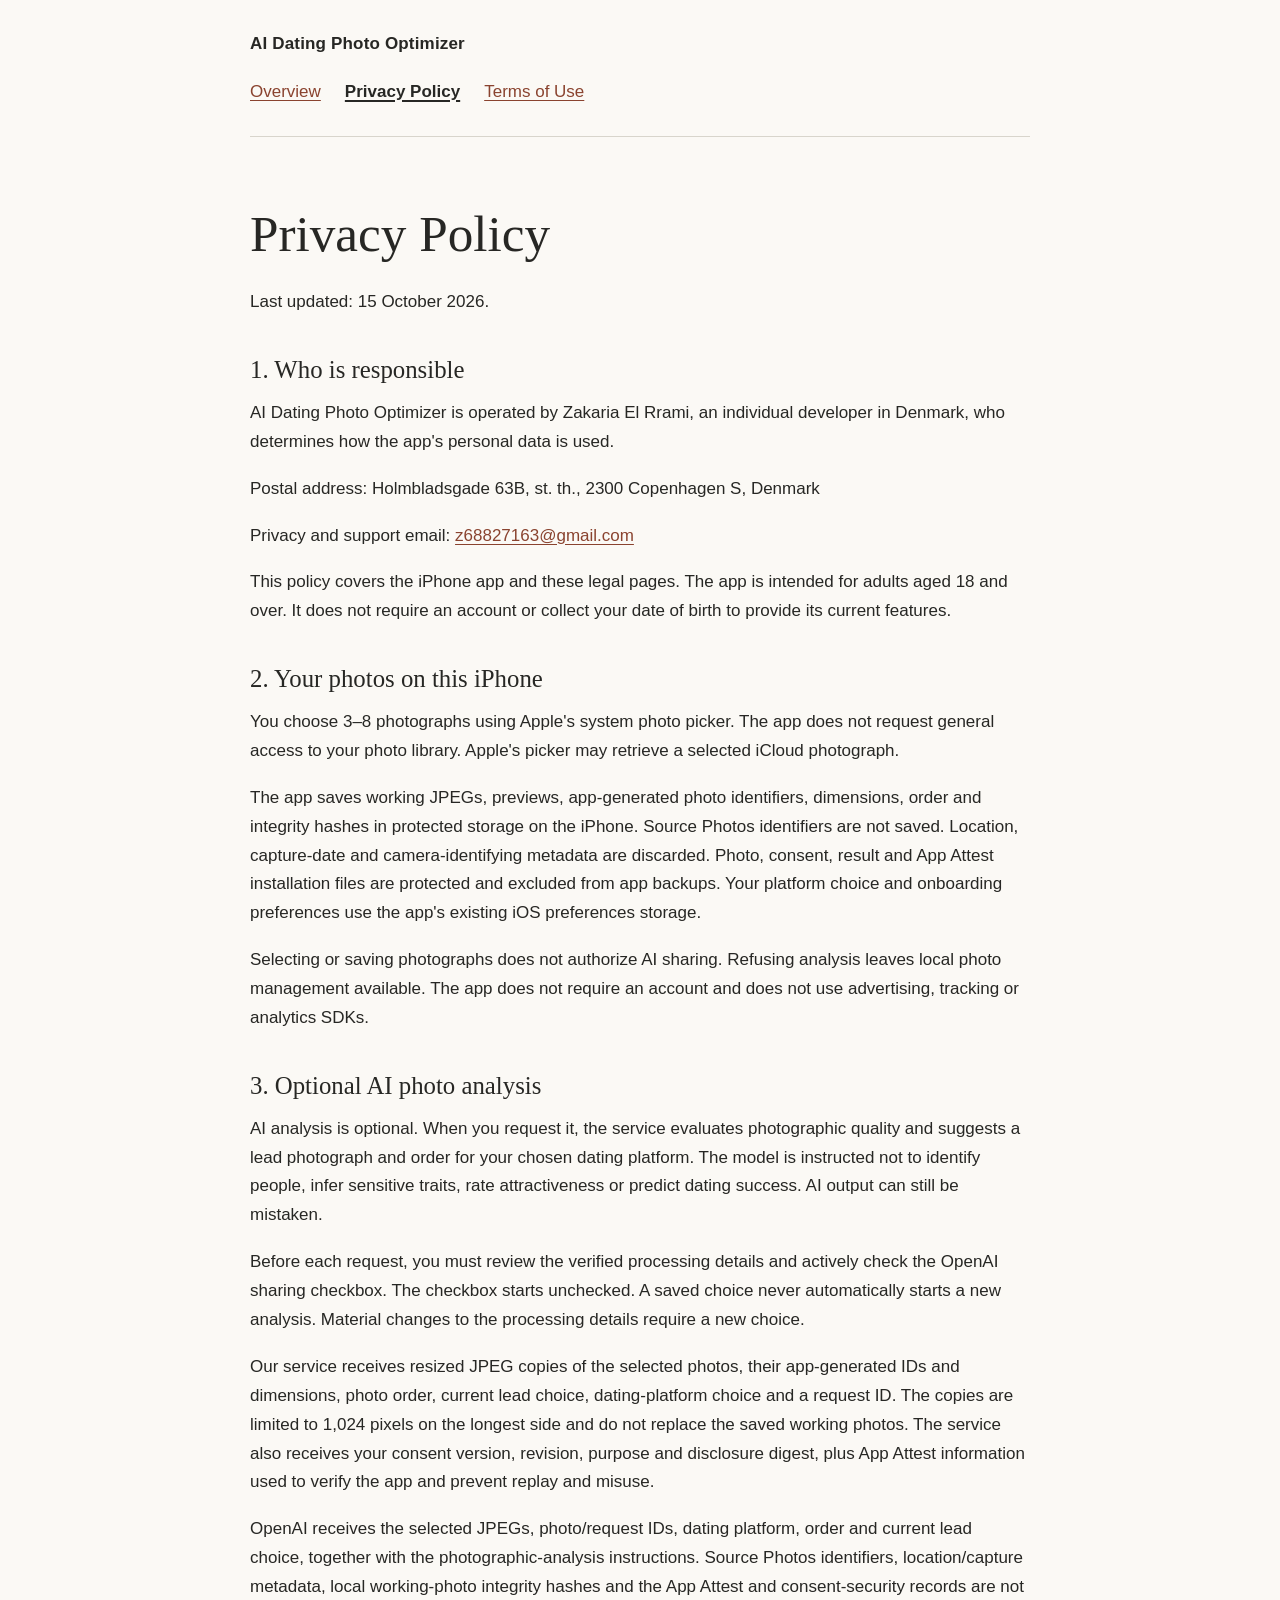
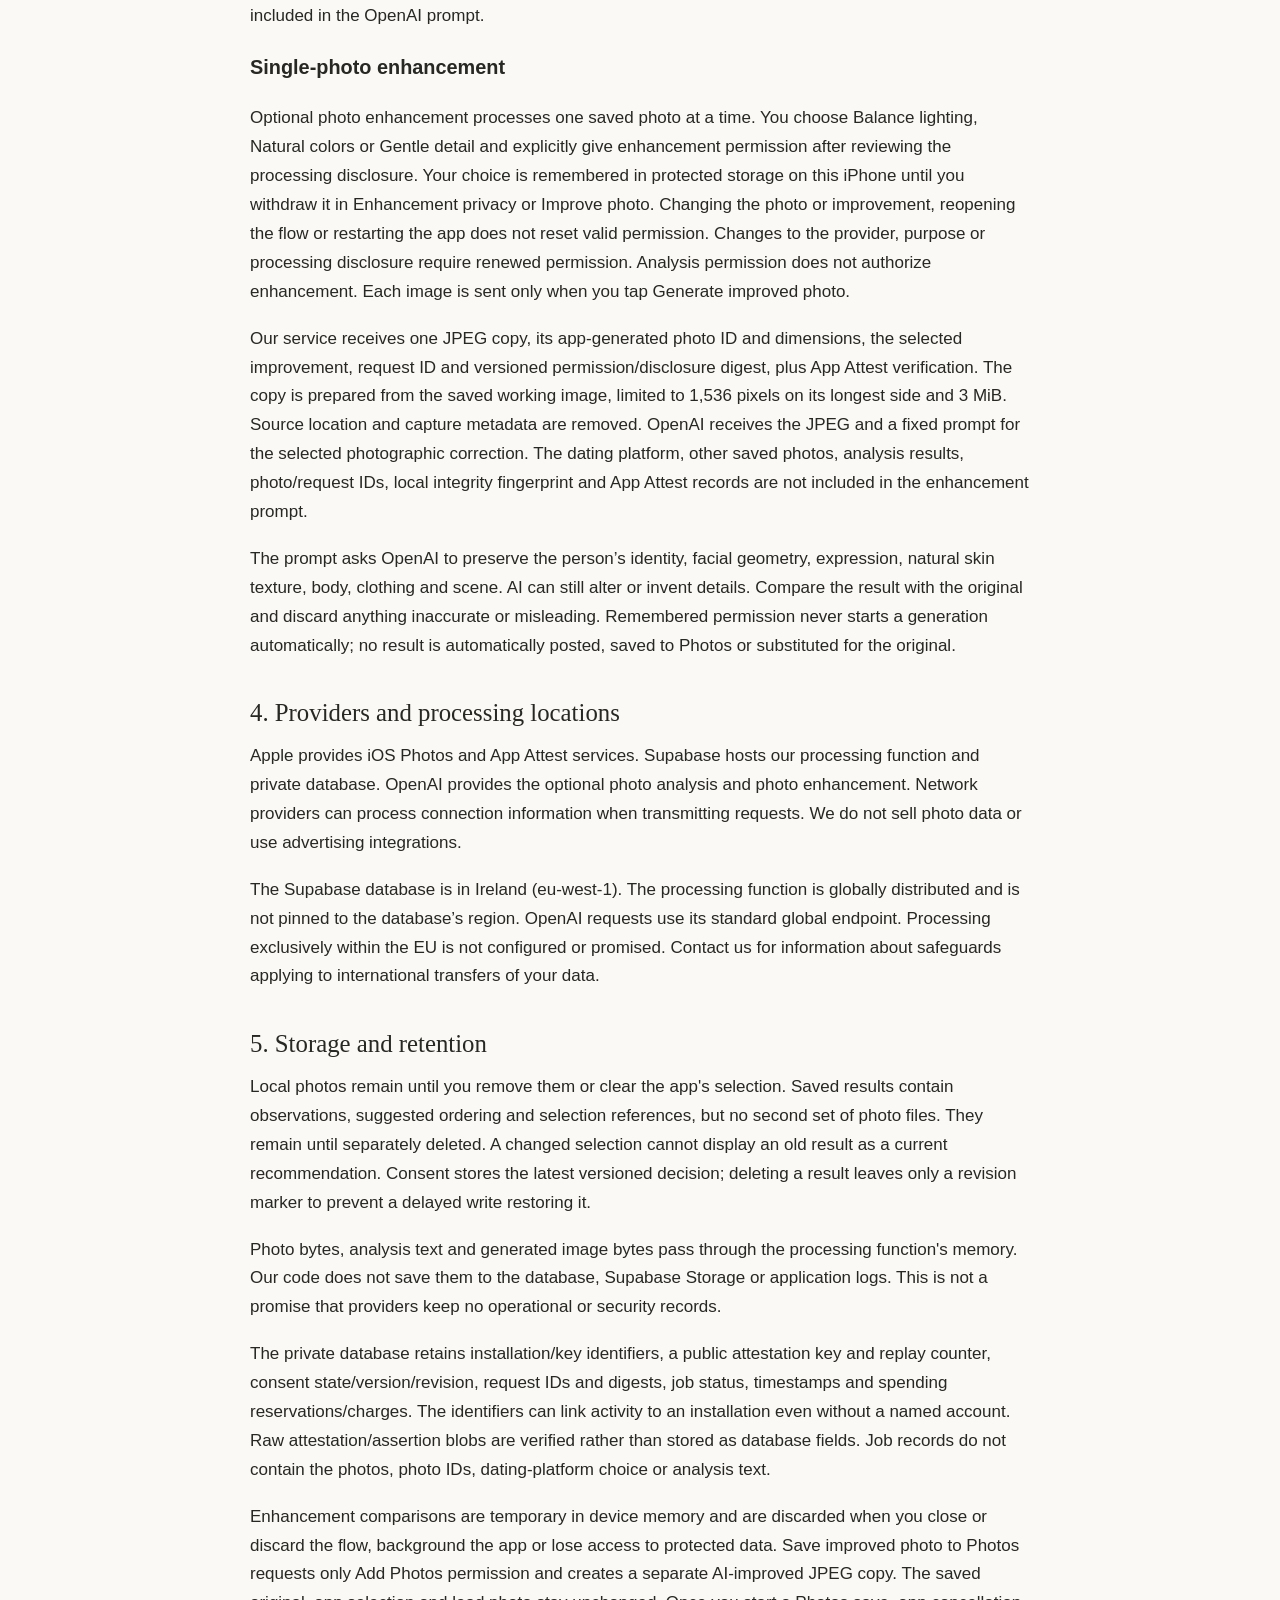
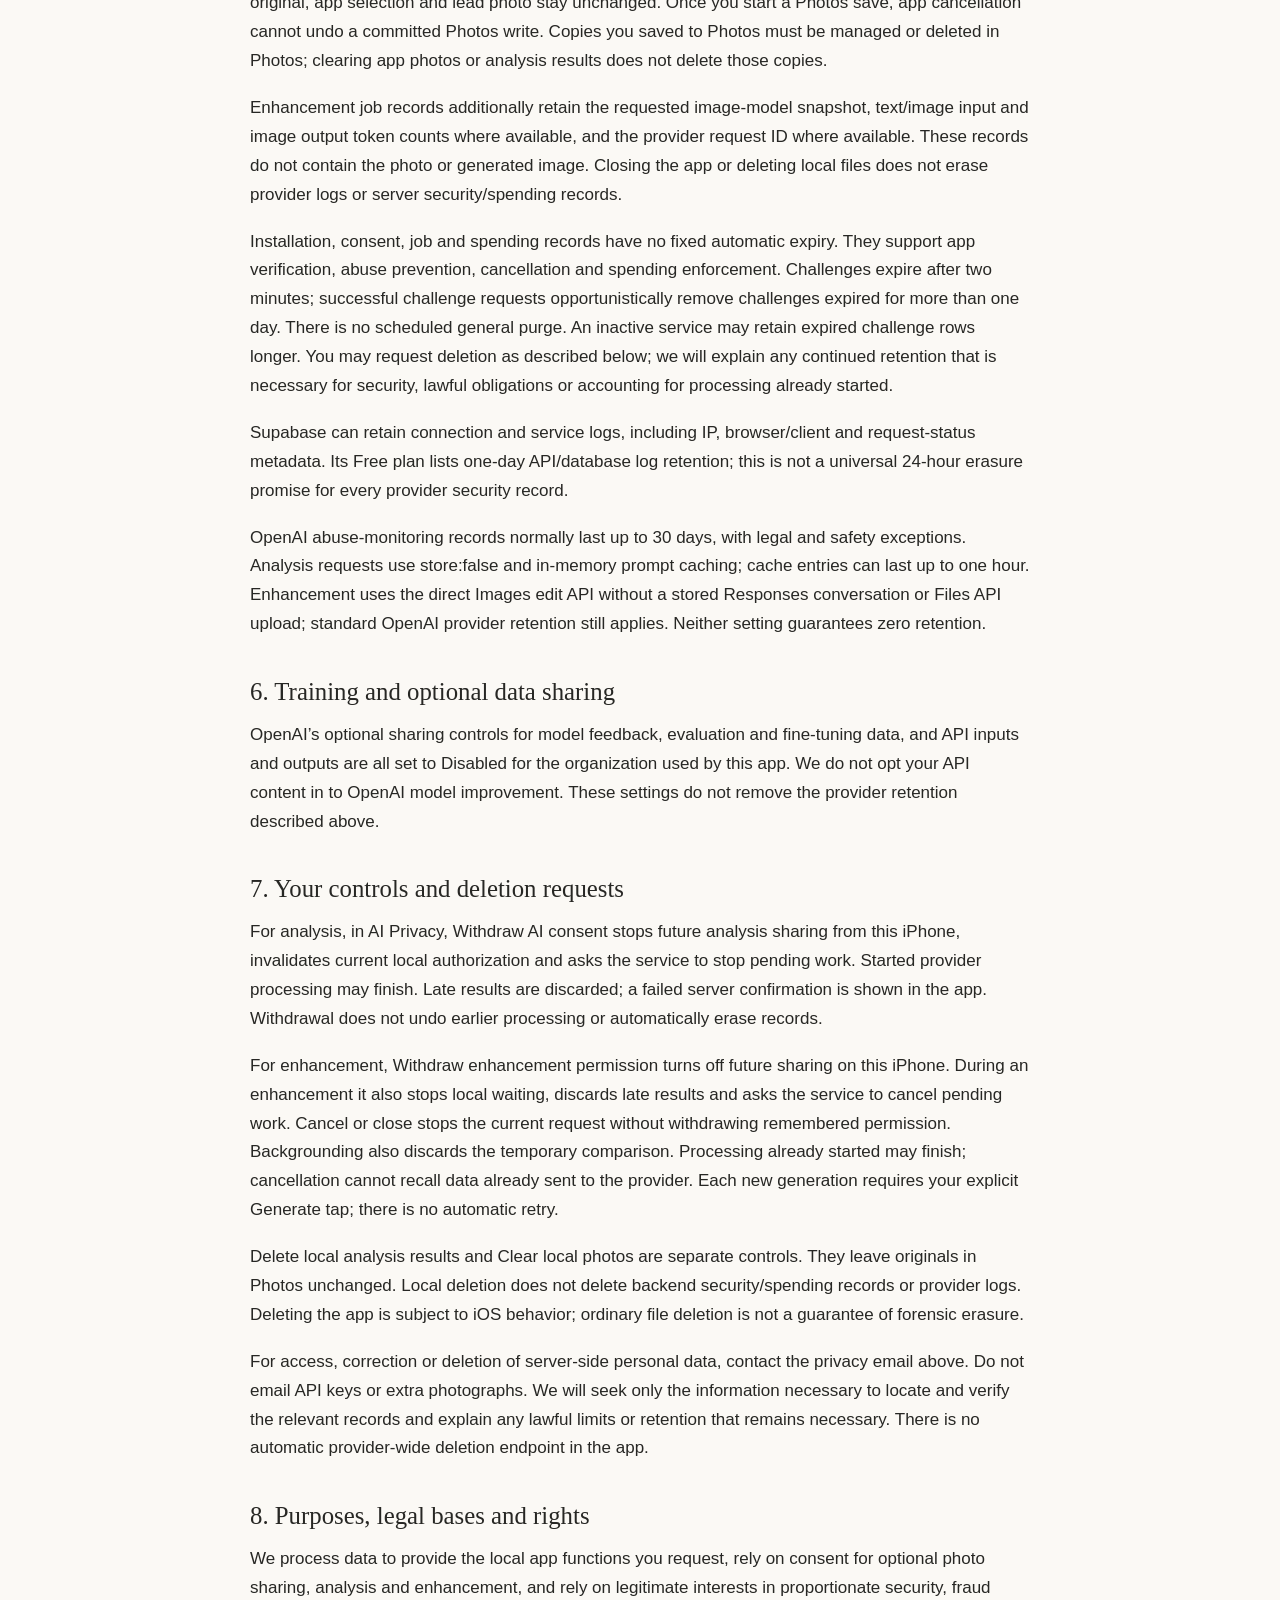
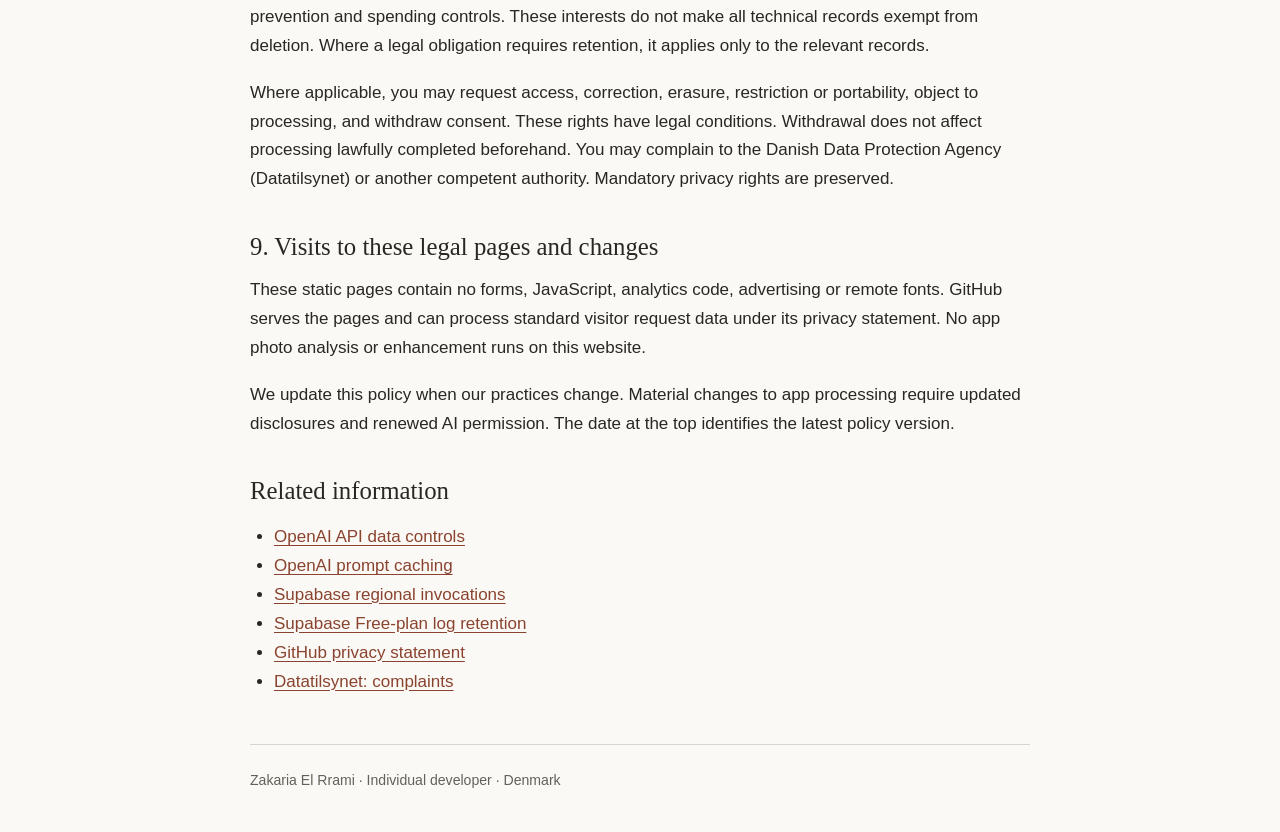
==== privacy.html @ 9d674fa8 "Document remembered enhancement permission and withdrawal" ====
<!doctype html>
<html lang="en">
<head>
  <meta charset="utf-8">
  <meta name="viewport" content="width=device-width, initial-scale=1">
  <meta name="description" content="Privacy Policy and Terms of Use for AI Dating Photo Optimizer.">
  <title>Privacy Policy · AI Dating Photo Optimizer</title>
  <link rel="stylesheet" href="styles.css">
</head>
<body>
  <a class="skip-link" href="#content">Skip to content</a>
  <header><div class="brand">AI Dating Photo Optimizer</div><nav aria-label="Legal pages"><a href="index.html">Overview</a><a href="privacy.html" aria-current="page">Privacy Policy</a><a href="terms.html">Terms of Use</a></nav></header>
  <main id="content">
    <h1>Privacy Policy</h1>
<p>Last updated: 15 October 2026.</p>
<h2>1. Who is responsible</h2>
<p>AI Dating Photo Optimizer is operated by Zakaria El Rrami, an individual developer in Denmark, who determines how the app&#x27;s personal data is used.</p>
<p>Postal address: Holmbladsgade 63B, st. th., 2300 Copenhagen S, Denmark</p>
<p>Privacy and support email: <a href="mailto:z68827163@gmail.com">z68827163@gmail.com</a></p>
<p>This policy covers the iPhone app and these legal pages. The app is intended for adults aged 18 and over. It does not require an account or collect your date of birth to provide its current features.</p>
<h2>2. Your photos on this iPhone</h2>
<p>You choose 3–8 photographs using Apple&#x27;s system photo picker. The app does not request general access to your photo library. Apple&#x27;s picker may retrieve a selected iCloud photograph.</p>
<p>The app saves working JPEGs, previews, app-generated photo identifiers, dimensions, order and integrity hashes in protected storage on the iPhone. Source Photos identifiers are not saved. Location, capture-date and camera-identifying metadata are discarded. Photo, consent, result and App Attest installation files are protected and excluded from app backups. Your platform choice and onboarding preferences use the app&#x27;s existing iOS preferences storage.</p>
<p>Selecting or saving photographs does not authorize AI sharing. Refusing analysis leaves local photo management available. The app does not require an account and does not use advertising, tracking or analytics SDKs.</p>
<h2>3. Optional AI photo analysis</h2>
<p>AI analysis is optional. When you request it, the service evaluates photographic quality and suggests a lead photograph and order for your chosen dating platform. The model is instructed not to identify people, infer sensitive traits, rate attractiveness or predict dating success. AI output can still be mistaken.</p>
<p>Before each request, you must review the verified processing details and actively check the OpenAI sharing checkbox. The checkbox starts unchecked. A saved choice never automatically starts a new analysis. Material changes to the processing details require a new choice.</p>
<p>Our service receives resized JPEG copies of the selected photos, their app-generated IDs and dimensions, photo order, current lead choice, dating-platform choice and a request ID. The copies are limited to 1,024 pixels on the longest side and do not replace the saved working photos. The service also receives your consent version, revision, purpose and disclosure digest, plus App Attest information used to verify the app and prevent replay and misuse.</p>
<p>OpenAI receives the selected JPEGs, photo/request IDs, dating platform, order and current lead choice, together with the photographic-analysis instructions. Source Photos identifiers, location/capture metadata, local working-photo integrity hashes and the App Attest and consent-security records are not included in the OpenAI prompt.</p>
<h3>Single-photo enhancement</h3>
<p>Optional photo enhancement processes one saved photo at a time. You choose Balance lighting, Natural colors or Gentle detail and explicitly give enhancement permission after reviewing the processing disclosure. Your choice is remembered in protected storage on this iPhone until you withdraw it in Enhancement privacy or Improve photo. Changing the photo or improvement, reopening the flow or restarting the app does not reset valid permission. Changes to the provider, purpose or processing disclosure require renewed permission. Analysis permission does not authorize enhancement. Each image is sent only when you tap Generate improved photo.</p>
<p>Our service receives one JPEG copy, its app-generated photo ID and dimensions, the selected improvement, request ID and versioned permission/disclosure digest, plus App Attest verification. The copy is prepared from the saved working image, limited to 1,536 pixels on its longest side and 3 MiB. Source location and capture metadata are removed. OpenAI receives the JPEG and a fixed prompt for the selected photographic correction. The dating platform, other saved photos, analysis results, photo/request IDs, local integrity fingerprint and App Attest records are not included in the enhancement prompt.</p>
<p>The prompt asks OpenAI to preserve the person’s identity, facial geometry, expression, natural skin texture, body, clothing and scene. AI can still alter or invent details. Compare the result with the original and discard anything inaccurate or misleading. Remembered permission never starts a generation automatically; no result is automatically posted, saved to Photos or substituted for the original.</p>
<h2>4. Providers and processing locations</h2>
<p>Apple provides iOS Photos and App Attest services. Supabase hosts our processing function and private database. OpenAI provides the optional photo analysis and photo enhancement. Network providers can process connection information when transmitting requests. We do not sell photo data or use advertising integrations.</p>
<p>The Supabase database is in Ireland (eu-west-1). The processing function is globally distributed and is not pinned to the database’s region. OpenAI requests use its standard global endpoint. Processing exclusively within the EU is not configured or promised. Contact us for information about safeguards applying to international transfers of your data.</p>
<h2>5. Storage and retention</h2>
<p>Local photos remain until you remove them or clear the app&#x27;s selection. Saved results contain observations, suggested ordering and selection references, but no second set of photo files. They remain until separately deleted. A changed selection cannot display an old result as a current recommendation. Consent stores the latest versioned decision; deleting a result leaves only a revision marker to prevent a delayed write restoring it.</p>
<p>Photo bytes, analysis text and generated image bytes pass through the processing function&#x27;s memory. Our code does not save them to the database, Supabase Storage or application logs. This is not a promise that providers keep no operational or security records.</p>
<p>The private database retains installation/key identifiers, a public attestation key and replay counter, consent state/version/revision, request IDs and digests, job status, timestamps and spending reservations/charges. The identifiers can link activity to an installation even without a named account. Raw attestation/assertion blobs are verified rather than stored as database fields. Job records do not contain the photos, photo IDs, dating-platform choice or analysis text.</p>
<p>Enhancement comparisons are temporary in device memory and are discarded when you close or discard the flow, background the app or lose access to protected data. Save improved photo to Photos requests only Add Photos permission and creates a separate AI-improved JPEG copy. The saved original, app selection and lead photo stay unchanged. Once you start a Photos save, app cancellation cannot undo a committed Photos write. Copies you saved to Photos must be managed or deleted in Photos; clearing app photos or analysis results does not delete those copies.</p>
<p>Enhancement job records additionally retain the requested image-model snapshot, text/image input and image output token counts where available, and the provider request ID where available. These records do not contain the photo or generated image. Closing the app or deleting local files does not erase provider logs or server security/spending records.</p>
<p>Installation, consent, job and spending records have no fixed automatic expiry. They support app verification, abuse prevention, cancellation and spending enforcement. Challenges expire after two minutes; successful challenge requests opportunistically remove challenges expired for more than one day. There is no scheduled general purge. An inactive service may retain expired challenge rows longer. You may request deletion as described below; we will explain any continued retention that is necessary for security, lawful obligations or accounting for processing already started.</p>
<p>Supabase can retain connection and service logs, including IP, browser/client and request-status metadata. Its Free plan lists one-day API/database log retention; this is not a universal 24-hour erasure promise for every provider security record.</p>
<p>OpenAI abuse-monitoring records normally last up to 30 days, with legal and safety exceptions. Analysis requests use store:false and in-memory prompt caching; cache entries can last up to one hour. Enhancement uses the direct Images edit API without a stored Responses conversation or Files API upload; standard OpenAI provider retention still applies. Neither setting guarantees zero retention.</p>
<h2>6. Training and optional data sharing</h2>
<p>OpenAI’s optional sharing controls for model feedback, evaluation and fine-tuning data, and API inputs and outputs are all set to Disabled for the organization used by this app. We do not opt your API content in to OpenAI model improvement. These settings do not remove the provider retention described above.</p>
<h2>7. Your controls and deletion requests</h2>
<p>For analysis, in AI Privacy, Withdraw AI consent stops future analysis sharing from this iPhone, invalidates current local authorization and asks the service to stop pending work. Started provider processing may finish. Late results are discarded; a failed server confirmation is shown in the app. Withdrawal does not undo earlier processing or automatically erase records.</p>
<p>For enhancement, Withdraw enhancement permission turns off future sharing on this iPhone. During an enhancement it also stops local waiting, discards late results and asks the service to cancel pending work. Cancel or close stops the current request without withdrawing remembered permission. Backgrounding also discards the temporary comparison. Processing already started may finish; cancellation cannot recall data already sent to the provider. Each new generation requires your explicit Generate tap; there is no automatic retry.</p>
<p>Delete local analysis results and Clear local photos are separate controls. They leave originals in Photos unchanged. Local deletion does not delete backend security/spending records or provider logs. Deleting the app is subject to iOS behavior; ordinary file deletion is not a guarantee of forensic erasure.</p>
<p>For access, correction or deletion of server-side personal data, contact the privacy email above. Do not email API keys or extra photographs. We will seek only the information necessary to locate and verify the relevant records and explain any lawful limits or retention that remains necessary. There is no automatic provider-wide deletion endpoint in the app.</p>
<h2>8. Purposes, legal bases and rights</h2>
<p>We process data to provide the local app functions you request, rely on consent for optional photo sharing, analysis and enhancement, and rely on legitimate interests in proportionate security, fraud prevention and spending controls. These interests do not make all technical records exempt from deletion. Where a legal obligation requires retention, it applies only to the relevant records.</p>
<p>Where applicable, you may request access, correction, erasure, restriction or portability, object to processing, and withdraw consent. These rights have legal conditions. Withdrawal does not affect processing lawfully completed beforehand. You may complain to the Danish Data Protection Agency (Datatilsynet) or another competent authority. Mandatory privacy rights are preserved.</p>
<h2>9. Visits to these legal pages and changes</h2>
<p>These static pages contain no forms, JavaScript, analytics code, advertising or remote fonts. GitHub serves the pages and can process standard visitor request data under its privacy statement. No app photo analysis or enhancement runs on this website.</p>
<p>We update this policy when our practices change. Material changes to app processing require updated disclosures and renewed AI permission. The date at the top identifies the latest policy version.</p>
<section aria-label="Related information"><h2>Related information</h2><ul><li><a href="https://developers.openai.com/api/docs/guides/your-data">OpenAI API data controls</a></li><li><a href="https://developers.openai.com/api/docs/guides/prompt-caching">OpenAI prompt caching</a></li><li><a href="https://supabase.com/docs/guides/functions/regional-invocation">Supabase regional invocations</a></li><li><a href="https://supabase.com/pricing">Supabase Free-plan log retention</a></li><li><a href="https://docs.github.com/en/site-policy/privacy-policies/github-general-privacy-statement">GitHub privacy statement</a></li><li><a href="https://www.datatilsynet.dk/english/file-a-complaint">Datatilsynet: complaints</a></li></ul></section>
  </main>
  <footer>Zakaria El Rrami · Individual developer · Denmark</footer>
</body>
</html>
---- styles.css ----
/* Static, local styling; no external fonts, assets or scripts. */
:root { color-scheme: light; --paper:#fbf9f5; --ink:#272724; --muted:#62625a; --line:#d8d5cc; --accent:#8a432f; }
* { box-sizing:border-box; }
body { margin:0; color:var(--ink); background:var(--paper); font:17px/1.7 -apple-system,BlinkMacSystemFont,"Segoe UI",sans-serif; overflow-wrap:anywhere; }
header,main,footer { width:min(100% - 40px,780px); margin-inline:auto; }
header { padding:30px 0 22px; border-bottom:1px solid var(--line); }
.brand { font-weight:650; letter-spacing:.01em; }
nav { display:flex; flex-wrap:wrap; gap:6px 24px; margin-top:12px; }
a { color:var(--accent); text-underline-offset:3px; }
nav a { display:inline-block; padding:7px 0; }
a[aria-current="page"] { color:var(--ink); font-weight:650; text-decoration-thickness:2px; }
a:focus-visible { outline:3px solid var(--accent); outline-offset:5px; border-radius:2px; }
main { padding-top:30px; padding-bottom:30px; }
h1,h2 { font-family:Georgia,"Times New Roman",serif; line-height:1.2; font-weight:normal; }
h1 { font-size:clamp(2.2rem,7vw,3.2rem); margin:36px 0 24px; }
h2 { font-size:1.55rem; margin:38px 0 14px; }
p { margin:0 0 18px; }
ul { padding-left:24px; }
.review { background:#f5e8df; border-left:4px solid var(--accent); padding:15px 18px; font-size:.94rem; }
.review strong { display:block; }
mark { background:#fff1a7; color:#362900; padding:1px 4px; }
.documents { display:grid; grid-template-columns:1fr 1fr; gap:16px; margin:26px 0; }
.documents a { border:1px solid var(--line); border-radius:8px; padding:20px; text-decoration:none; }
.documents strong,.documents span { display:block; }
.documents span { color:var(--muted); font-size:.94rem; margin-top:6px; }
footer { border-top:1px solid var(--line); padding:24px 0 40px; color:var(--muted); font-size:.88rem; }
.skip-link { position:absolute; left:12px; top:-100px; background:white; padding:10px; }
.skip-link:focus { top:12px; }
@media(max-width:520px) { .documents { grid-template-columns:1fr; } header,main,footer { width:calc(100% - 32px); } }
@media print { body { color:#000; background:#fff; font-size:11pt; } header,main,footer { width:100%; } nav,.skip-link { display:none; } a { color:#000; } h2 { break-after:avoid; } }
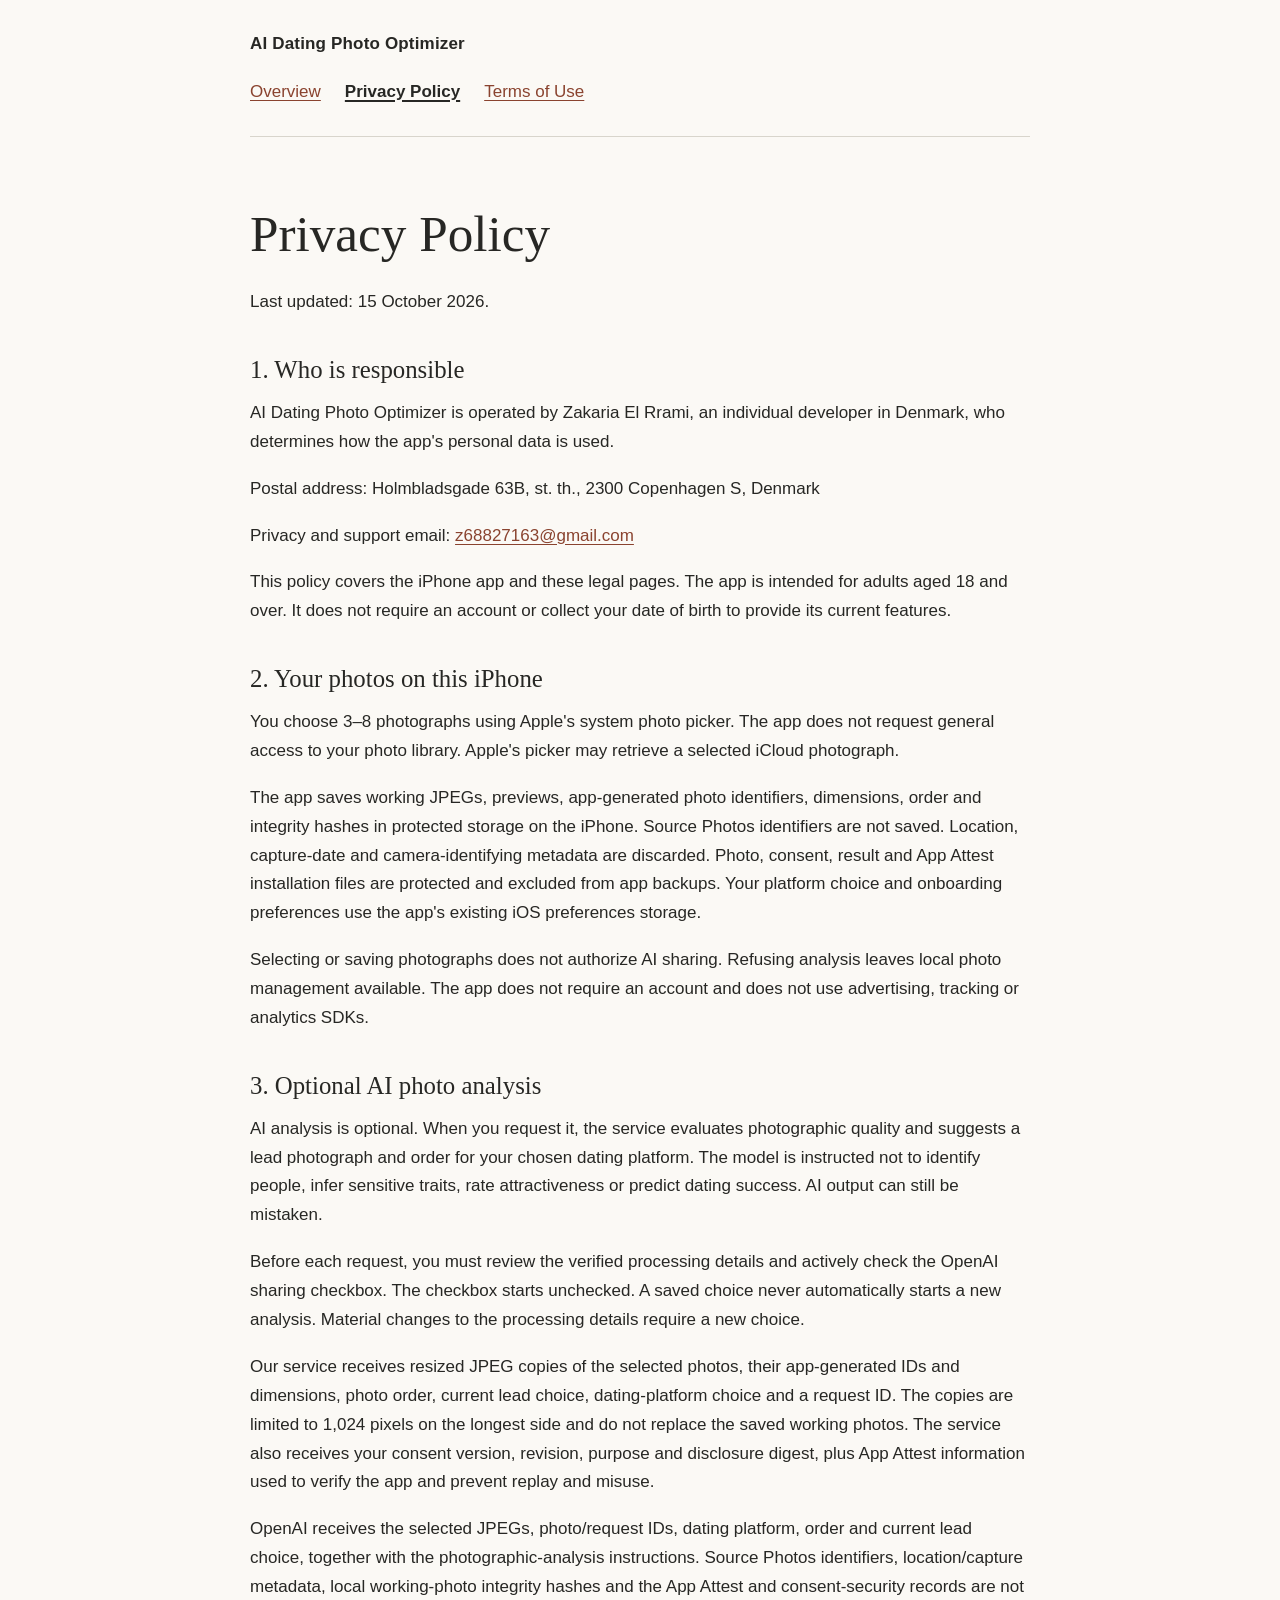
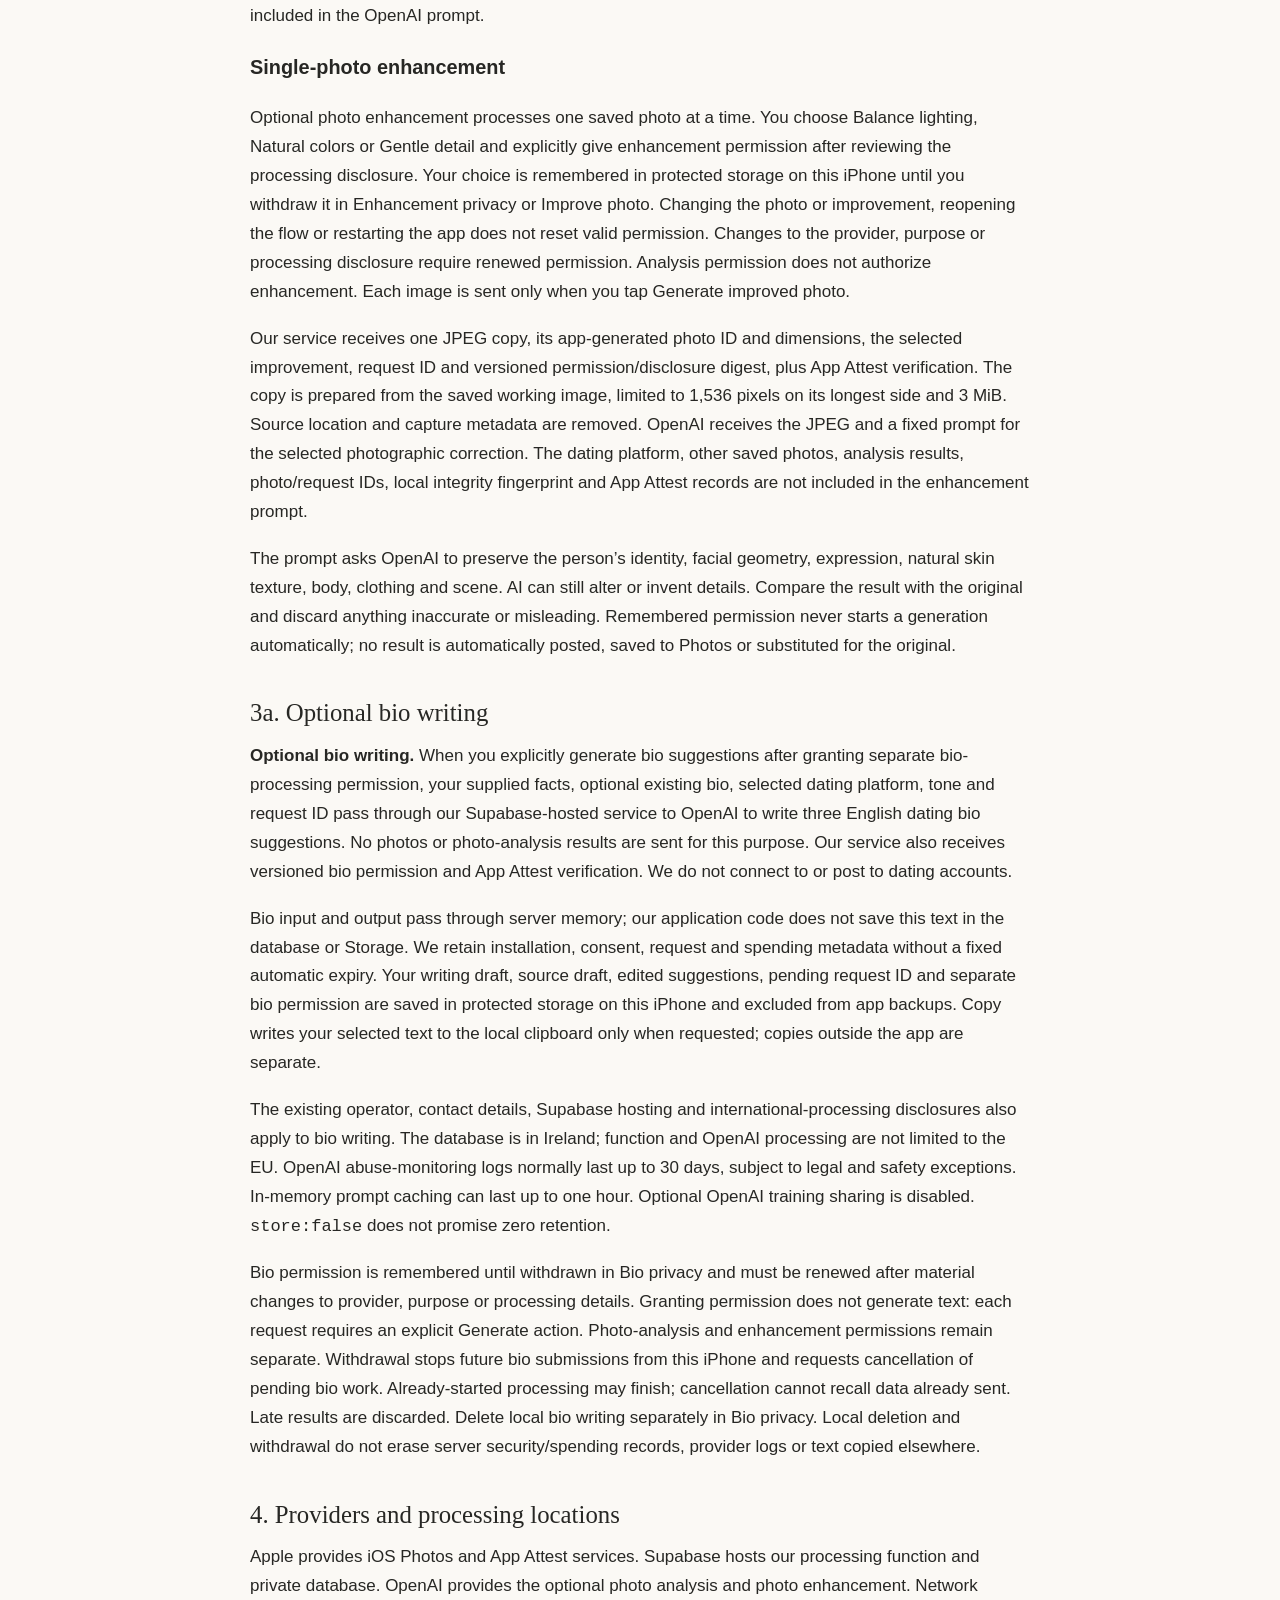
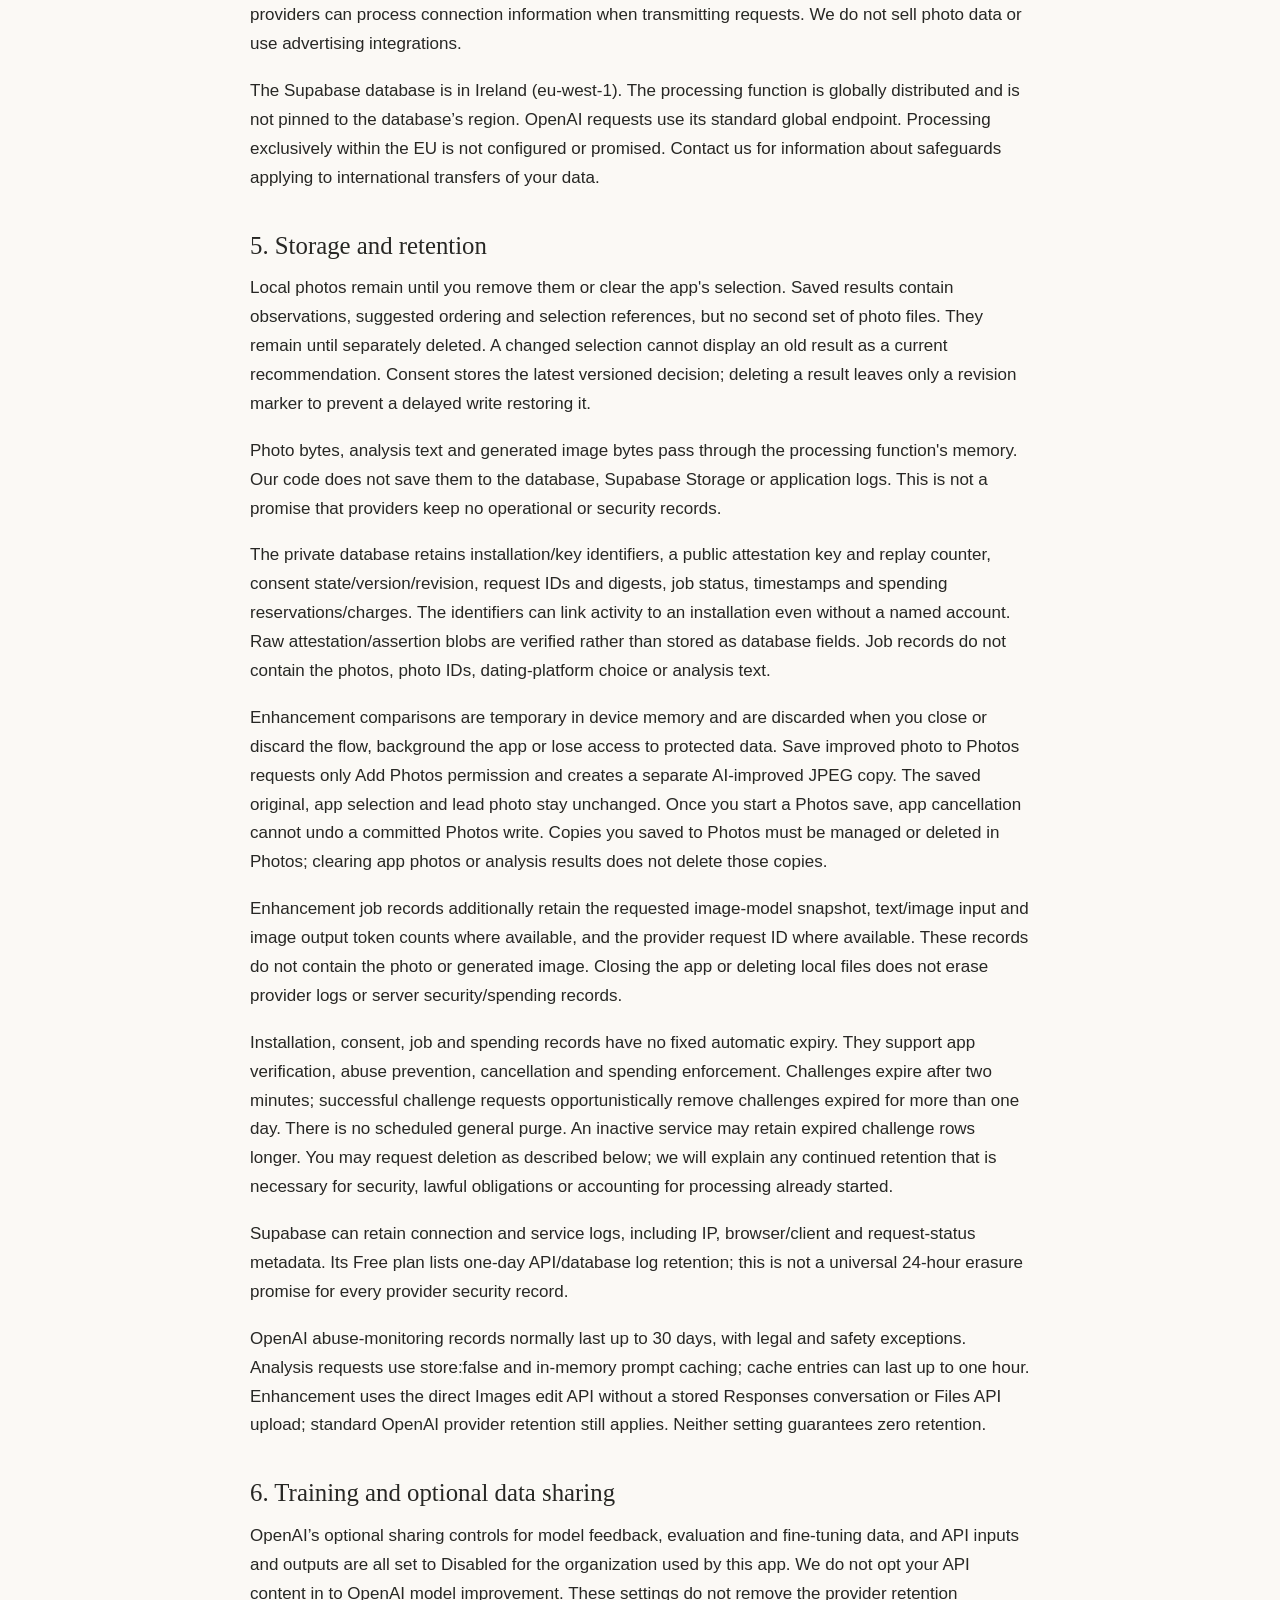
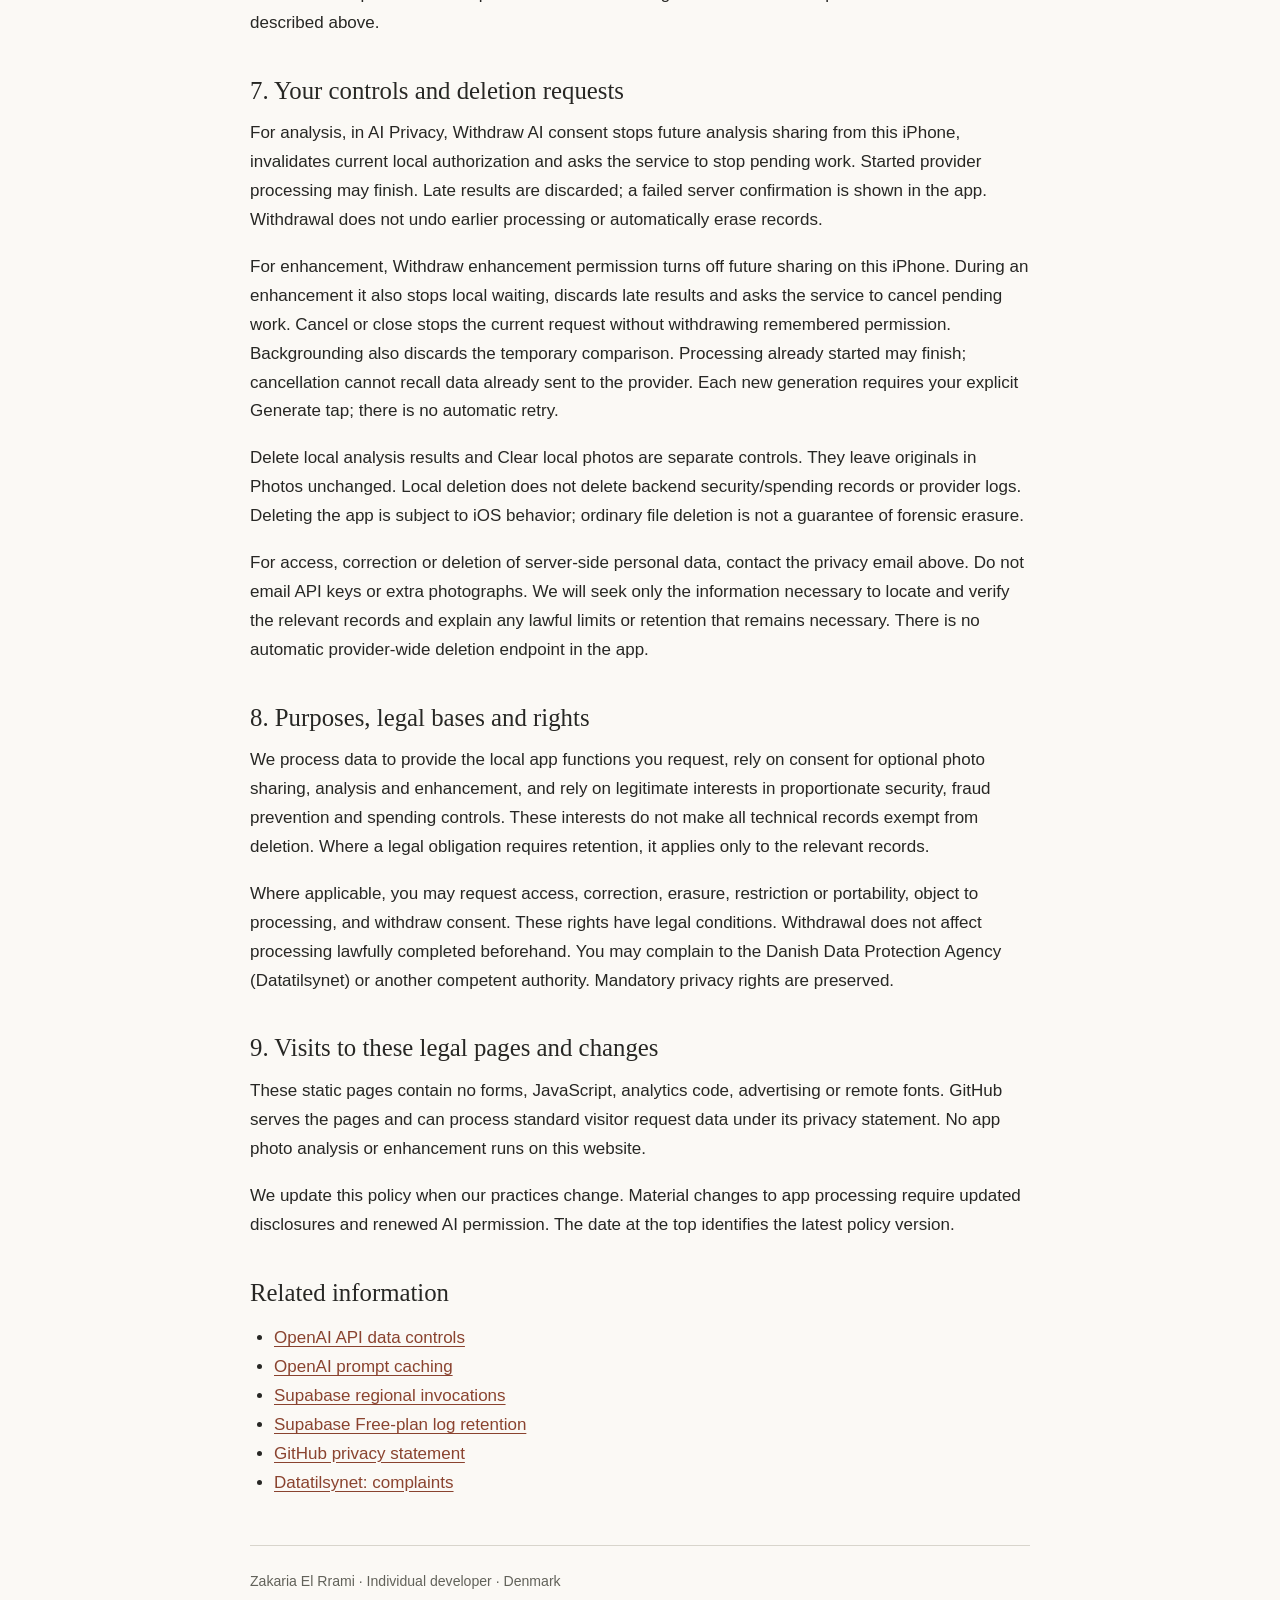
==== commit 6b5bd243: "Publish approved bio writing privacy and terms" ====
--- a/privacy.html
+++ b/privacy.html
@@ -31,6 +31,13 @@
 <p>Optional photo enhancement processes one saved photo at a time. You choose Balance lighting, Natural colors or Gentle detail and explicitly give enhancement permission after reviewing the processing disclosure. Your choice is remembered in protected storage on this iPhone until you withdraw it in Enhancement privacy or Improve photo. Changing the photo or improvement, reopening the flow or restarting the app does not reset valid permission. Changes to the provider, purpose or processing disclosure require renewed permission. Analysis permission does not authorize enhancement. Each image is sent only when you tap Generate improved photo.</p>
 <p>Our service receives one JPEG copy, its app-generated photo ID and dimensions, the selected improvement, request ID and versioned permission/disclosure digest, plus App Attest verification. The copy is prepared from the saved working image, limited to 1,536 pixels on its longest side and 3 MiB. Source location and capture metadata are removed. OpenAI receives the JPEG and a fixed prompt for the selected photographic correction. The dating platform, other saved photos, analysis results, photo/request IDs, local integrity fingerprint and App Attest records are not included in the enhancement prompt.</p>
 <p>The prompt asks OpenAI to preserve the person’s identity, facial geometry, expression, natural skin texture, body, clothing and scene. AI can still alter or invent details. Compare the result with the original and discard anything inaccurate or misleading. Remembered permission never starts a generation automatically; no result is automatically posted, saved to Photos or substituted for the original.</p>
+<!-- M05 bio disclosure start -->
+<h2>3a. Optional bio writing</h2>
+<p><strong>Optional bio writing.</strong> When you explicitly generate bio suggestions after granting separate bio-processing permission, your supplied facts, optional existing bio, selected dating platform, tone and request ID pass through our Supabase-hosted service to OpenAI to write three English dating bio suggestions. No photos or photo-analysis results are sent for this purpose. Our service also receives versioned bio permission and App Attest verification. We do not connect to or post to dating accounts.</p>
+<p>Bio input and output pass through server memory; our application code does not save this text in the database or Storage. We retain installation, consent, request and spending metadata without a fixed automatic expiry. Your writing draft, source draft, edited suggestions, pending request ID and separate bio permission are saved in protected storage on this iPhone and excluded from app backups. Copy writes your selected text to the local clipboard only when requested; copies outside the app are separate.</p>
+<p>The existing operator, contact details, Supabase hosting and international-processing disclosures also apply to bio writing. The database is in Ireland; function and OpenAI processing are not limited to the EU. OpenAI abuse-monitoring logs normally last up to 30 days, subject to legal and safety exceptions. In-memory prompt caching can last up to one hour. Optional OpenAI training sharing is disabled. <code>store:false</code> does not promise zero retention.</p>
+<p>Bio permission is remembered until withdrawn in Bio privacy and must be renewed after material changes to provider, purpose or processing details. Granting permission does not generate text: each request requires an explicit Generate action. Photo-analysis and enhancement permissions remain separate. Withdrawal stops future bio submissions from this iPhone and requests cancellation of pending bio work. Already-started processing may finish; cancellation cannot recall data already sent. Late results are discarded. Delete local bio writing separately in Bio privacy. Local deletion and withdrawal do not erase server security/spending records, provider logs or text copied elsewhere.</p>
+<!-- M05 bio disclosure end -->
 <h2>4. Providers and processing locations</h2>
 <p>Apple provides iOS Photos and App Attest services. Supabase hosts our processing function and private database. OpenAI provides the optional photo analysis and photo enhancement. Network providers can process connection information when transmitting requests. We do not sell photo data or use advertising integrations.</p>
 <p>The Supabase database is in Ireland (eu-west-1). The processing function is globally distributed and is not pinned to the database’s region. OpenAI requests use its standard global endpoint. Processing exclusively within the EU is not configured or promised. Contact us for information about safeguards applying to international transfers of your data.</p>
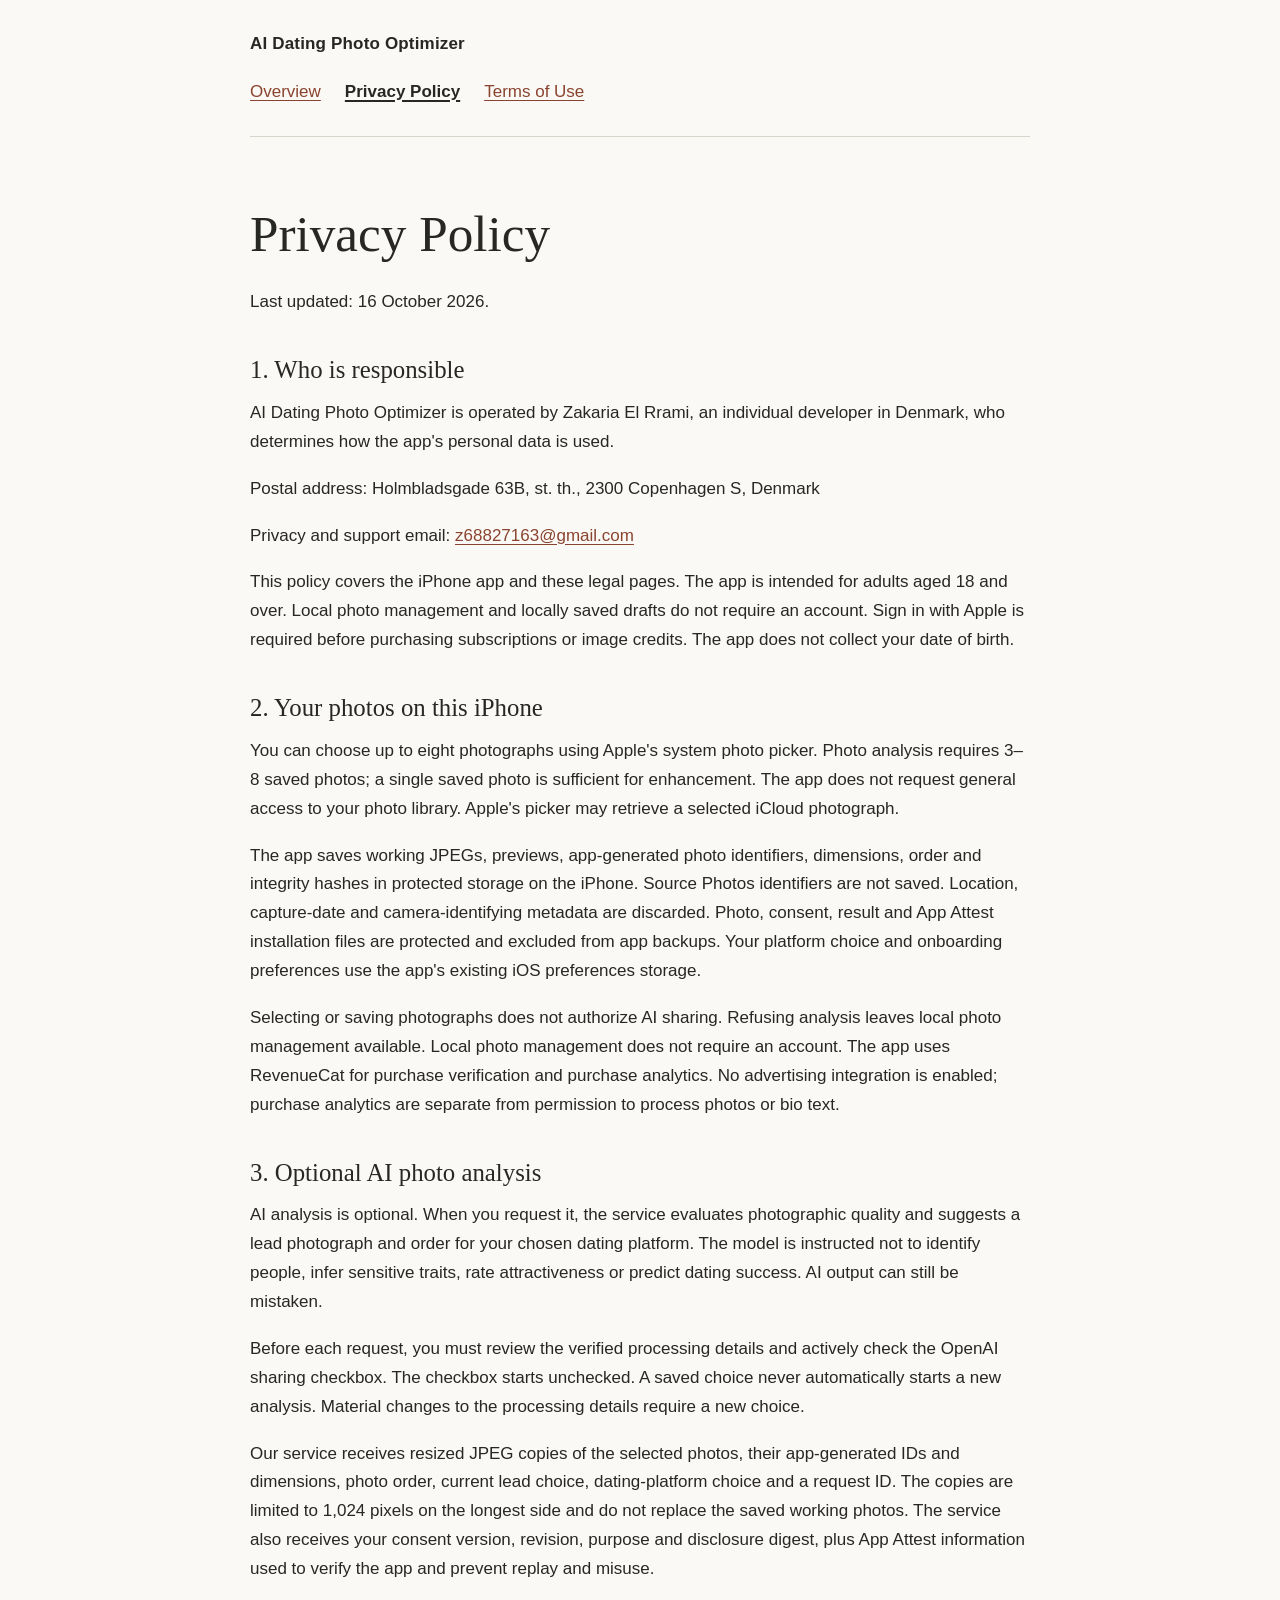
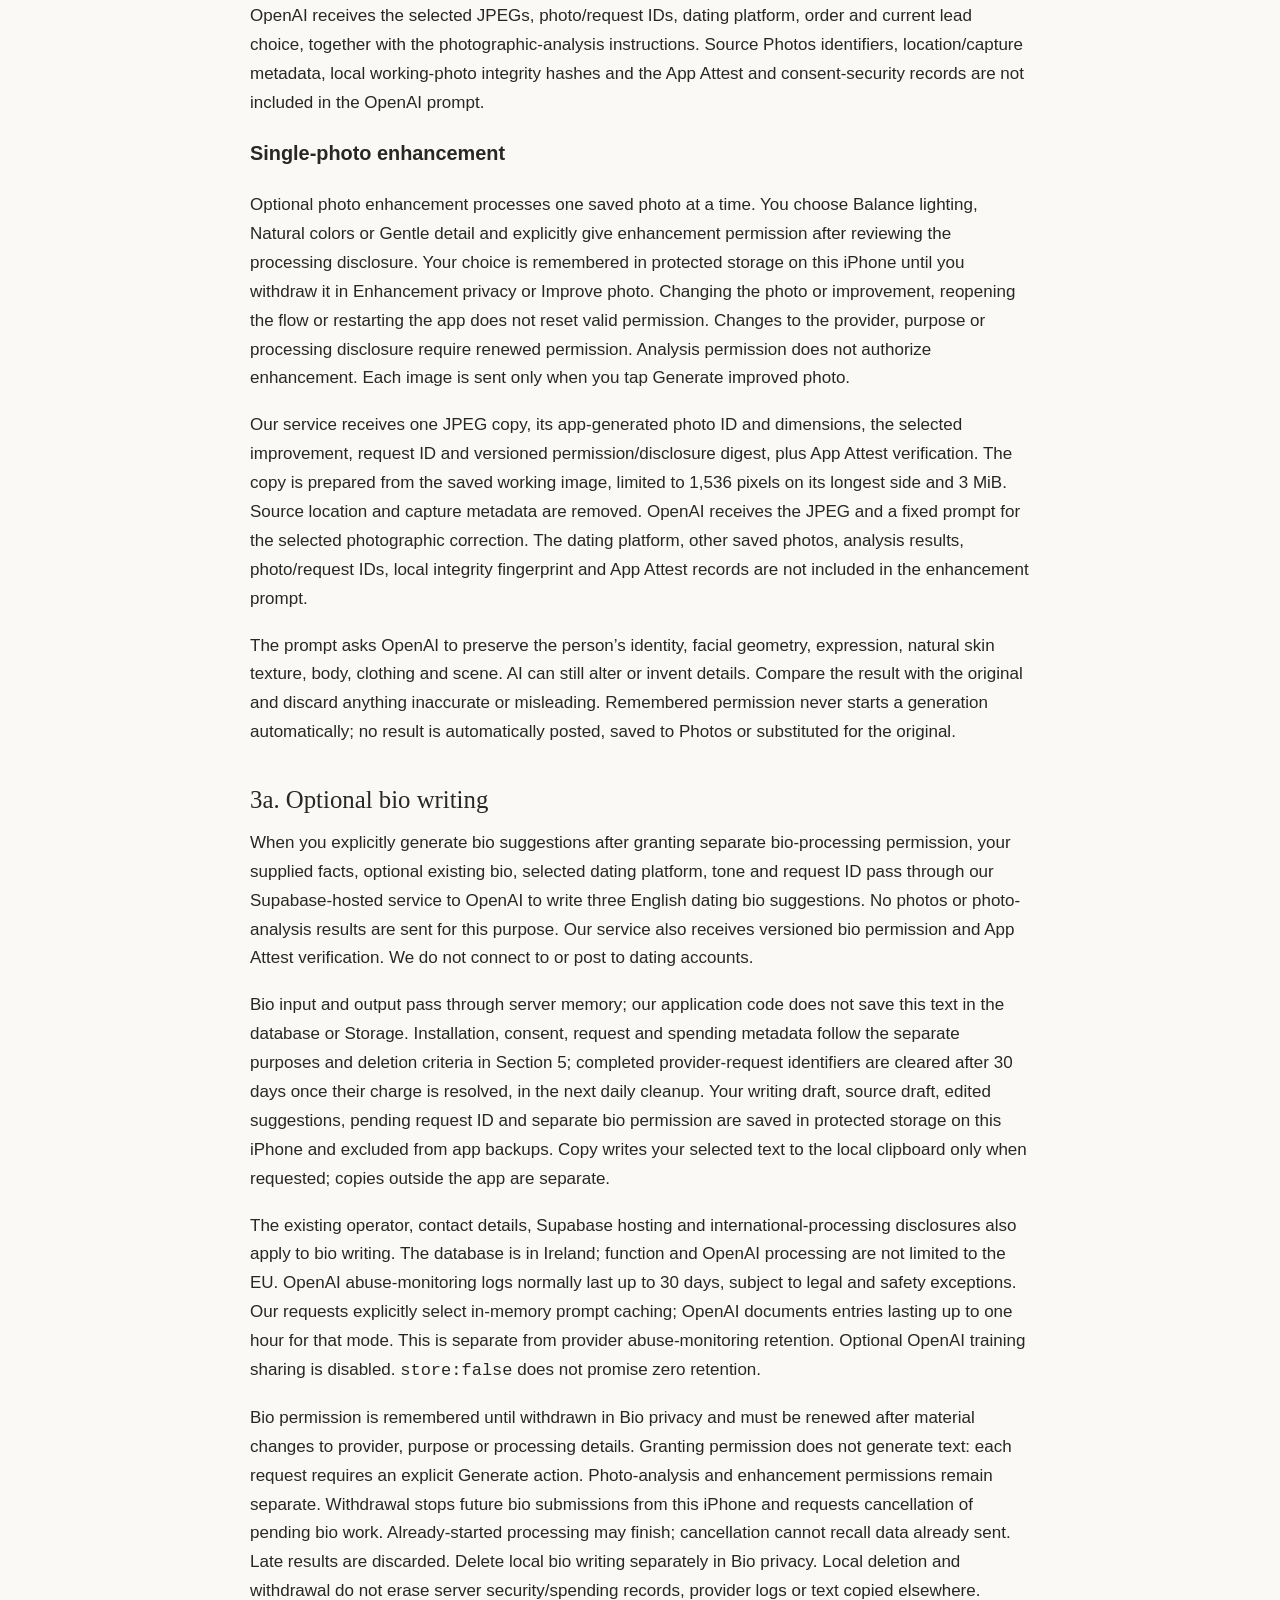
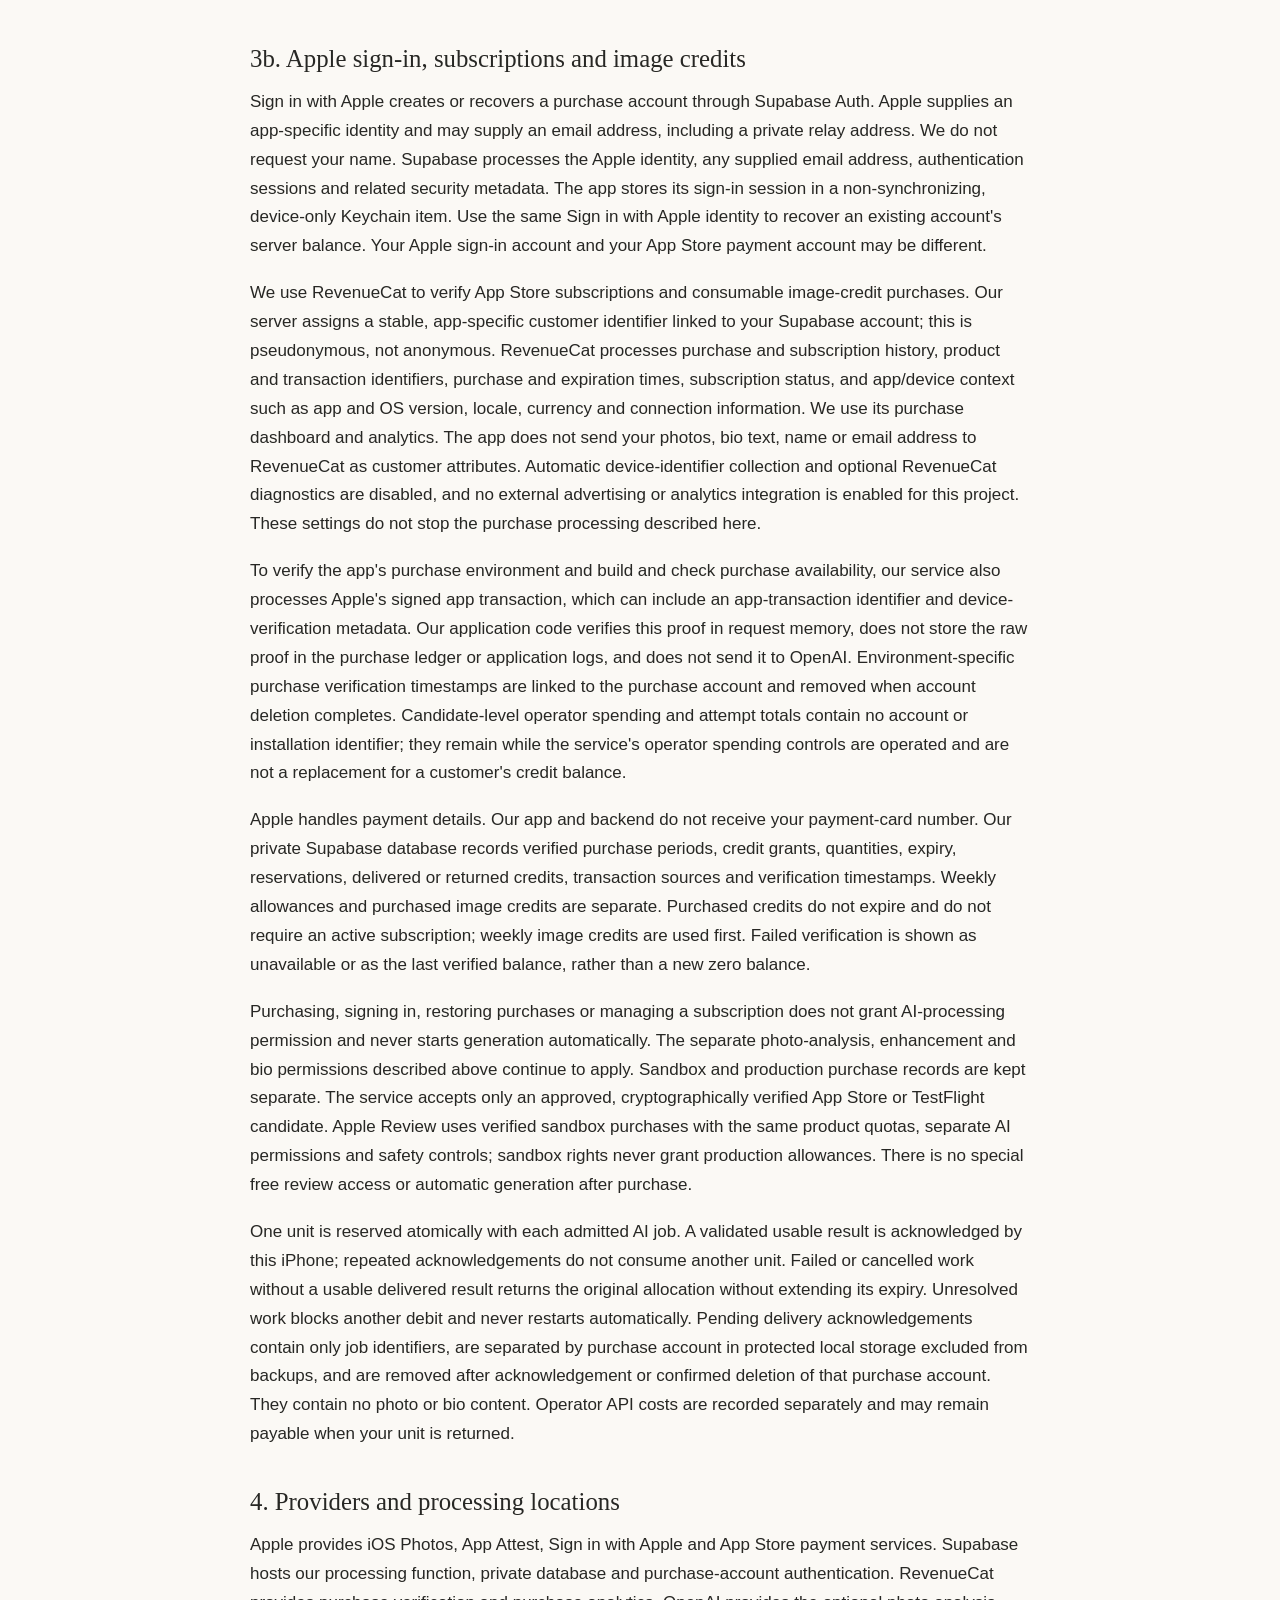
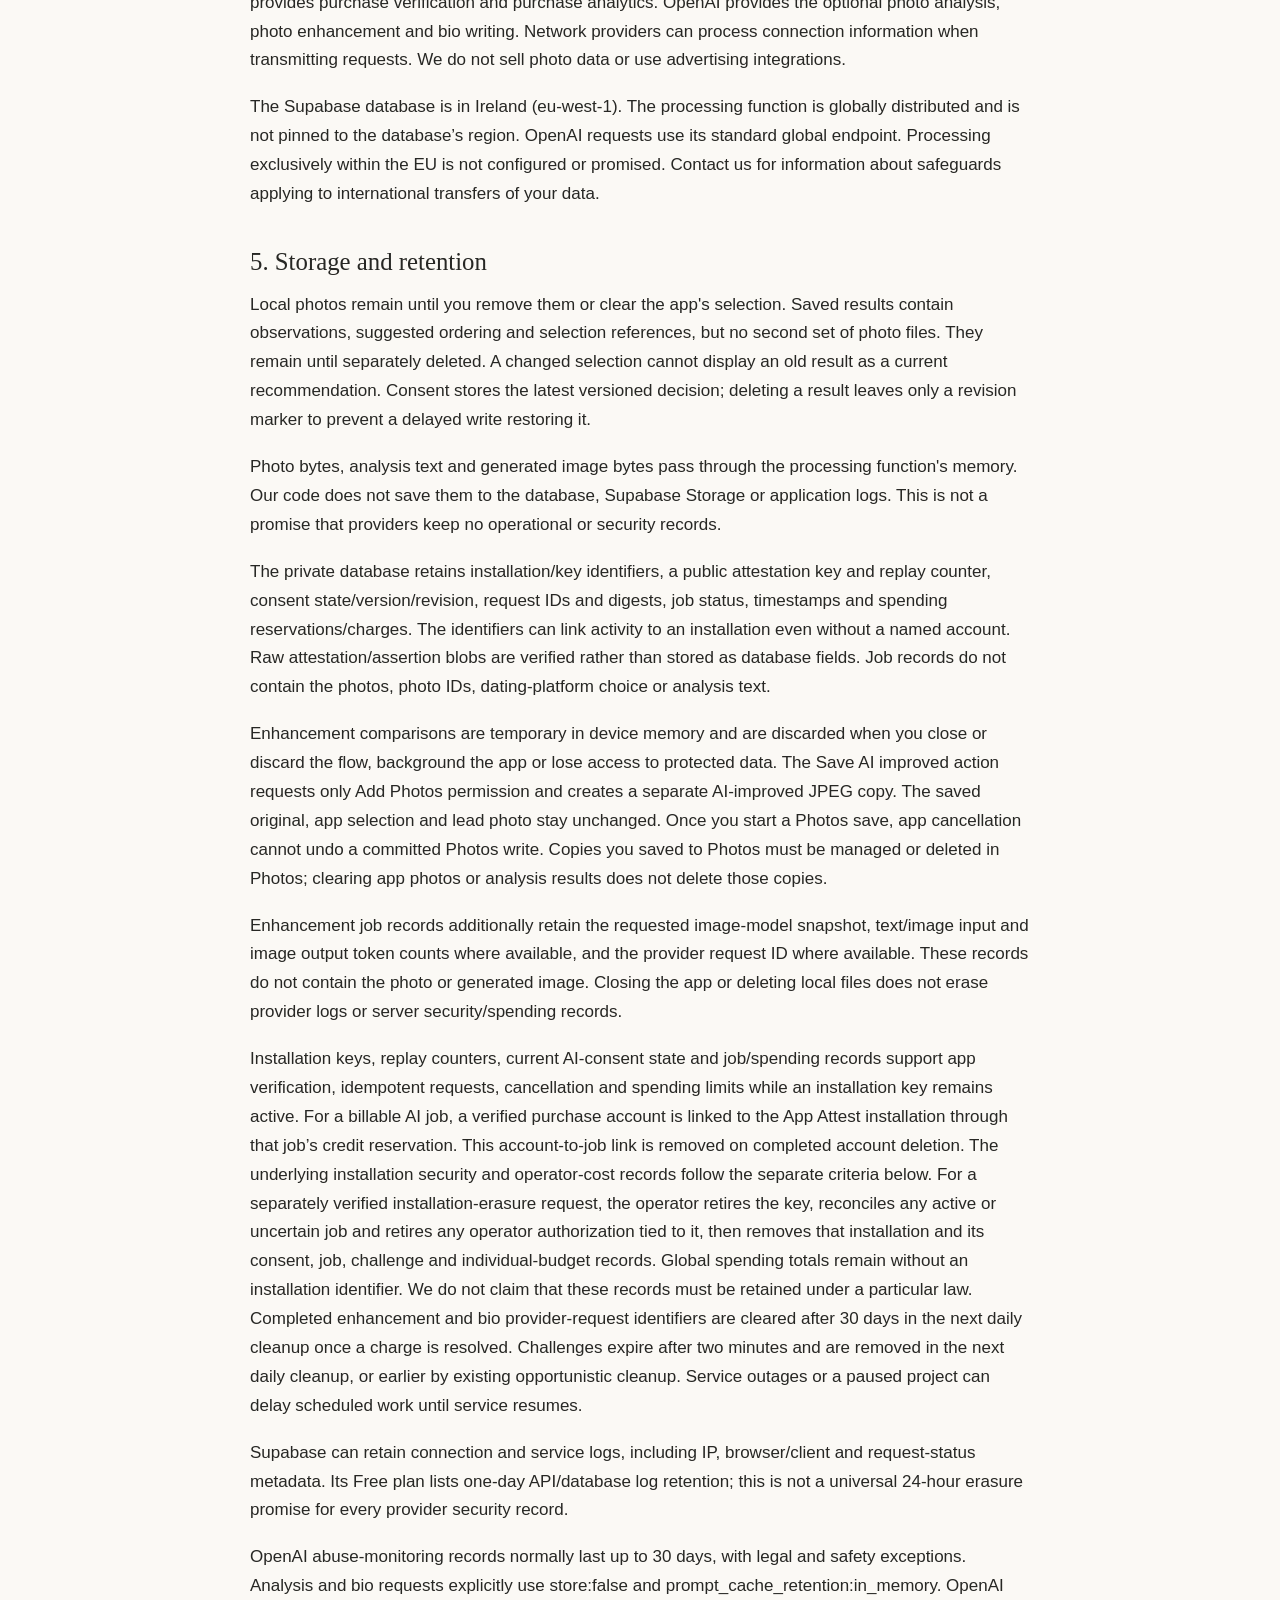
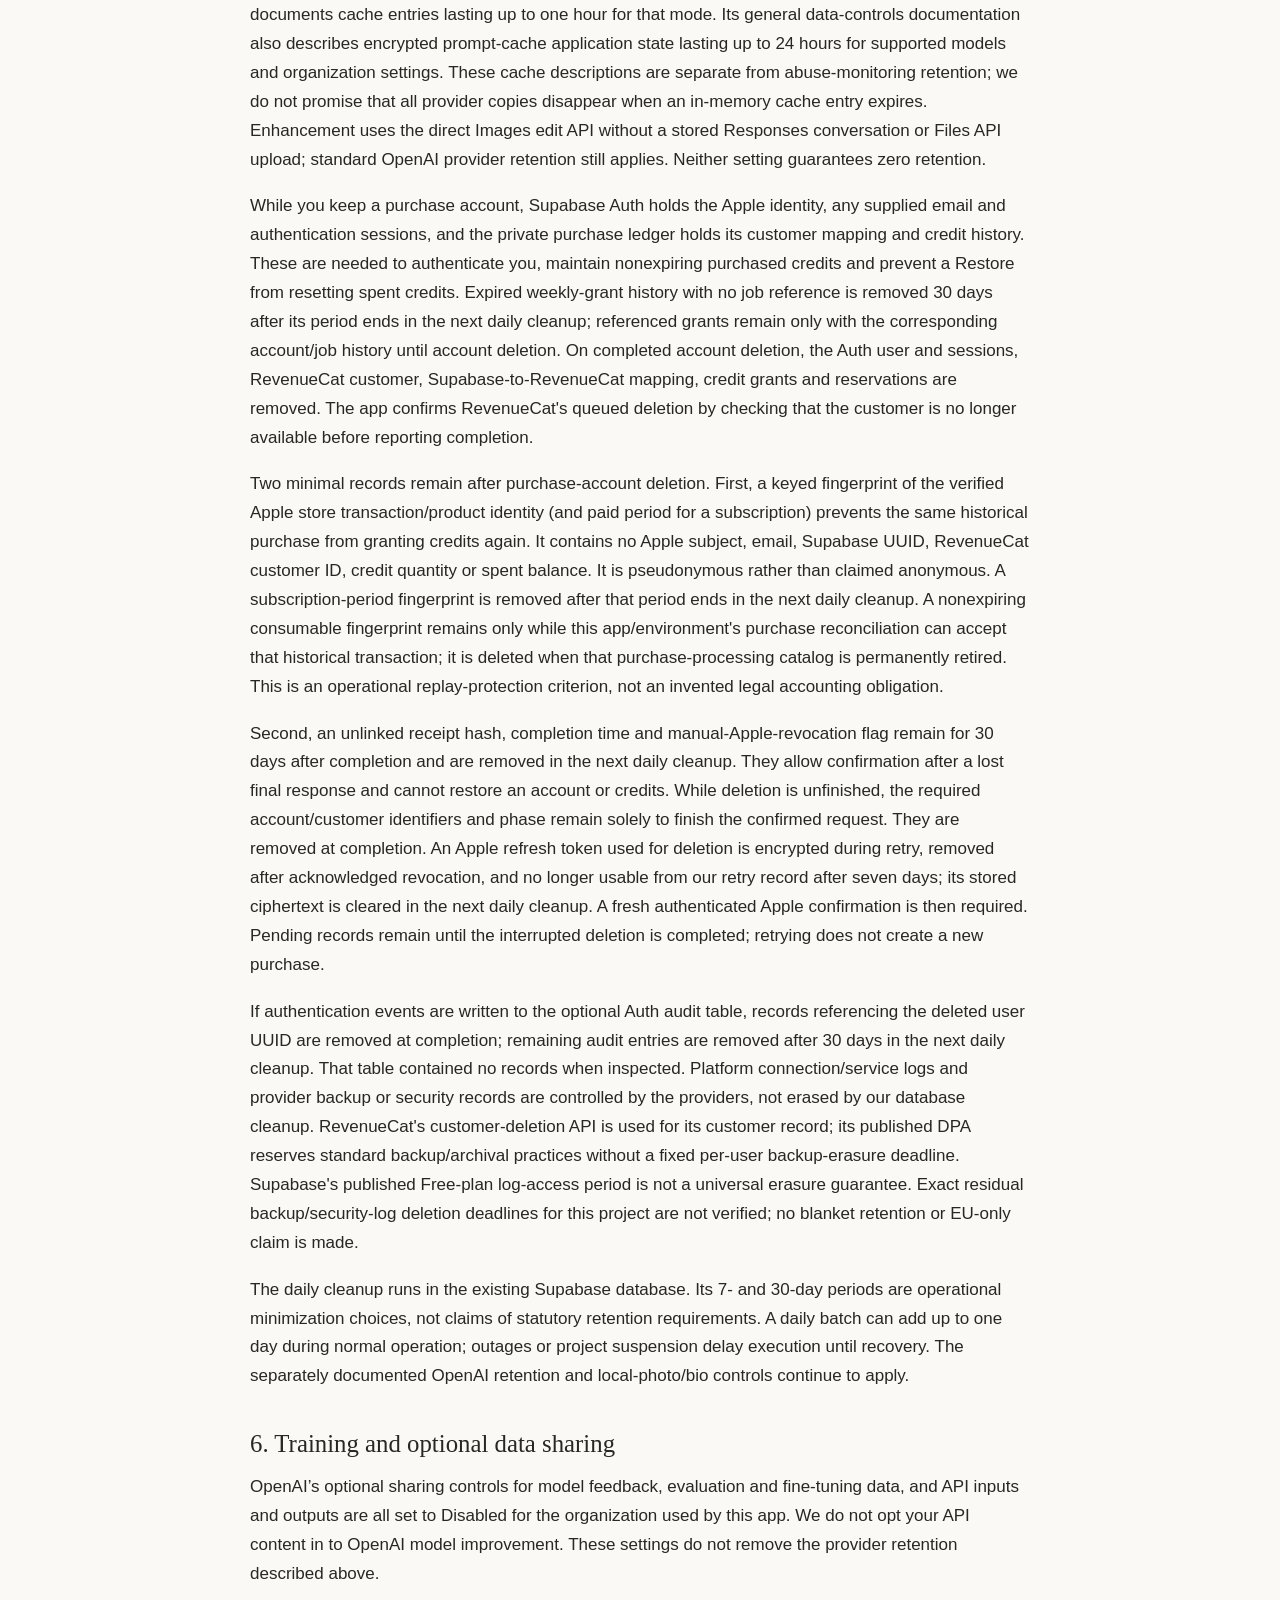
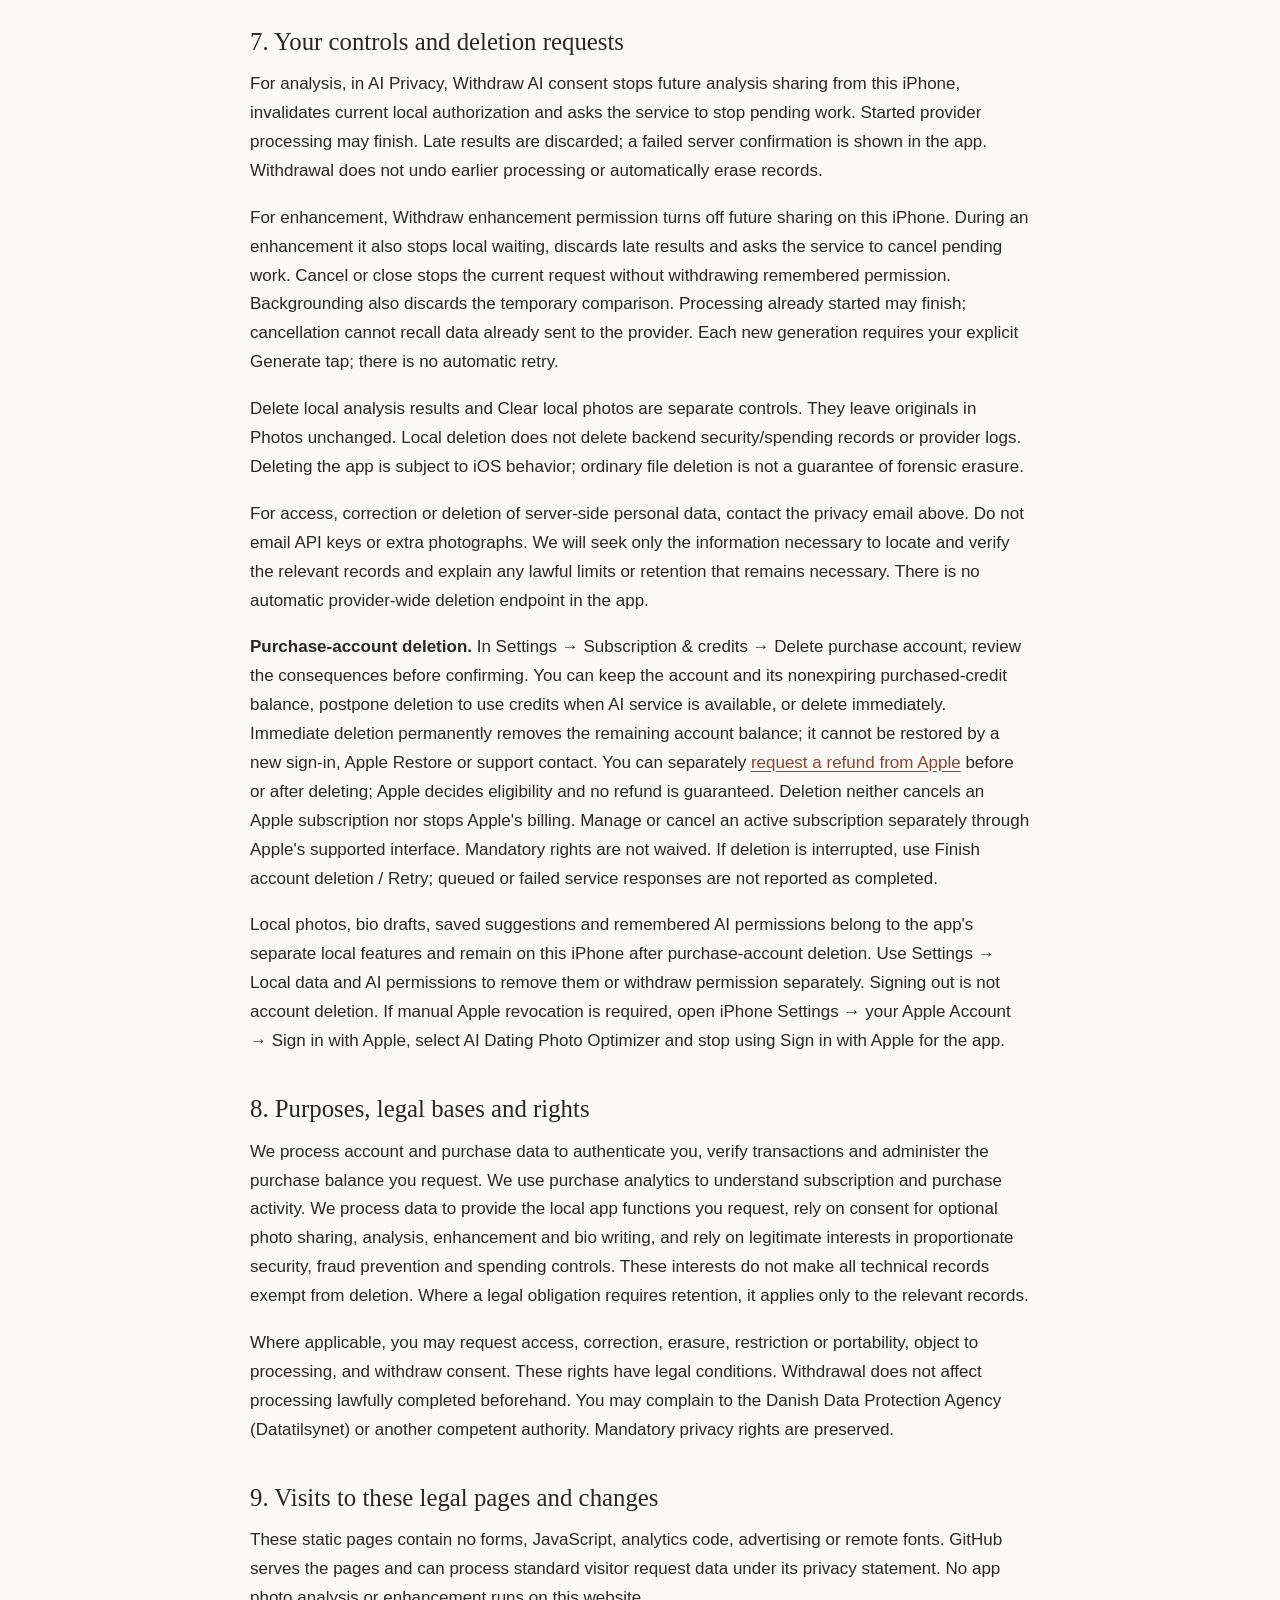
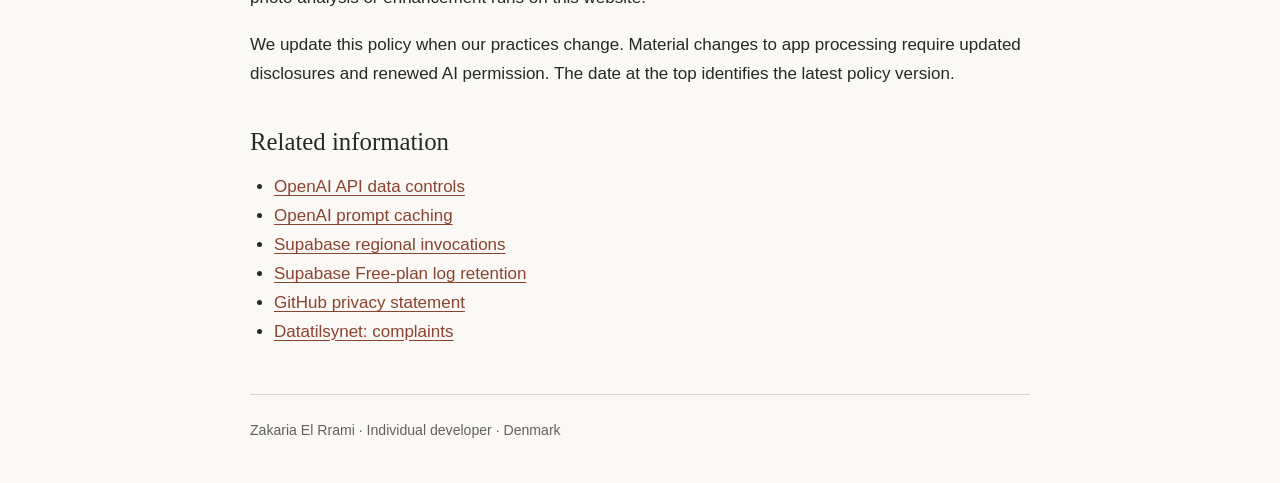
==== commit 4ee604a5: "Publish M06 purchase, consent and deletion disclosures" ====
--- a/privacy.html
+++ b/privacy.html
@@ -12,16 +12,16 @@
   <header><div class="brand">AI Dating Photo Optimizer</div><nav aria-label="Legal pages"><a href="index.html">Overview</a><a href="privacy.html" aria-current="page">Privacy Policy</a><a href="terms.html">Terms of Use</a></nav></header>
   <main id="content">
     <h1>Privacy Policy</h1>
-<p>Last updated: 15 October 2026.</p>
+<p>Last updated: 16 October 2026.</p>
 <h2>1. Who is responsible</h2>
 <p>AI Dating Photo Optimizer is operated by Zakaria El Rrami, an individual developer in Denmark, who determines how the app&#x27;s personal data is used.</p>
 <p>Postal address: Holmbladsgade 63B, st. th., 2300 Copenhagen S, Denmark</p>
 <p>Privacy and support email: <a href="mailto:z68827163@gmail.com">z68827163@gmail.com</a></p>
-<p>This policy covers the iPhone app and these legal pages. The app is intended for adults aged 18 and over. It does not require an account or collect your date of birth to provide its current features.</p>
+<p>This policy covers the iPhone app and these legal pages. The app is intended for adults aged 18 and over. Local photo management and locally saved drafts do not require an account. Sign in with Apple is required before purchasing subscriptions or image credits. The app does not collect your date of birth.</p>
 <h2>2. Your photos on this iPhone</h2>
-<p>You choose 3–8 photographs using Apple&#x27;s system photo picker. The app does not request general access to your photo library. Apple&#x27;s picker may retrieve a selected iCloud photograph.</p>
+<p>You can choose up to eight photographs using Apple&#x27;s system photo picker. Photo analysis requires 3–8 saved photos; a single saved photo is sufficient for enhancement. The app does not request general access to your photo library. Apple&#x27;s picker may retrieve a selected iCloud photograph.</p>
 <p>The app saves working JPEGs, previews, app-generated photo identifiers, dimensions, order and integrity hashes in protected storage on the iPhone. Source Photos identifiers are not saved. Location, capture-date and camera-identifying metadata are discarded. Photo, consent, result and App Attest installation files are protected and excluded from app backups. Your platform choice and onboarding preferences use the app&#x27;s existing iOS preferences storage.</p>
-<p>Selecting or saving photographs does not authorize AI sharing. Refusing analysis leaves local photo management available. The app does not require an account and does not use advertising, tracking or analytics SDKs.</p>
+<p>Selecting or saving photographs does not authorize AI sharing. Refusing analysis leaves local photo management available. Local photo management does not require an account. The app uses RevenueCat for purchase verification and purchase analytics. No advertising integration is enabled; purchase analytics are separate from permission to process photos or bio text.</p>
 <h2>3. Optional AI photo analysis</h2>
 <p>AI analysis is optional. When you request it, the service evaluates photographic quality and suggests a lead photograph and order for your chosen dating platform. The model is instructed not to identify people, infer sensitive traits, rate attractiveness or predict dating success. AI output can still be mistaken.</p>
 <p>Before each request, you must review the verified processing details and actively check the OpenAI sharing checkbox. The checkbox starts unchecked. A saved choice never automatically starts a new analysis. Material changes to the processing details require a new choice.</p>
@@ -33,23 +33,35 @@
 <p>The prompt asks OpenAI to preserve the person’s identity, facial geometry, expression, natural skin texture, body, clothing and scene. AI can still alter or invent details. Compare the result with the original and discard anything inaccurate or misleading. Remembered permission never starts a generation automatically; no result is automatically posted, saved to Photos or substituted for the original.</p>
 <!-- M05 bio disclosure start -->
 <h2>3a. Optional bio writing</h2>
-<p><strong>Optional bio writing.</strong> When you explicitly generate bio suggestions after granting separate bio-processing permission, your supplied facts, optional existing bio, selected dating platform, tone and request ID pass through our Supabase-hosted service to OpenAI to write three English dating bio suggestions. No photos or photo-analysis results are sent for this purpose. Our service also receives versioned bio permission and App Attest verification. We do not connect to or post to dating accounts.</p>
-<p>Bio input and output pass through server memory; our application code does not save this text in the database or Storage. We retain installation, consent, request and spending metadata without a fixed automatic expiry. Your writing draft, source draft, edited suggestions, pending request ID and separate bio permission are saved in protected storage on this iPhone and excluded from app backups. Copy writes your selected text to the local clipboard only when requested; copies outside the app are separate.</p>
-<p>The existing operator, contact details, Supabase hosting and international-processing disclosures also apply to bio writing. The database is in Ireland; function and OpenAI processing are not limited to the EU. OpenAI abuse-monitoring logs normally last up to 30 days, subject to legal and safety exceptions. In-memory prompt caching can last up to one hour. Optional OpenAI training sharing is disabled. <code>store:false</code> does not promise zero retention.</p>
+<p>When you explicitly generate bio suggestions after granting separate bio-processing permission, your supplied facts, optional existing bio, selected dating platform, tone and request ID pass through our Supabase-hosted service to OpenAI to write three English dating bio suggestions. No photos or photo-analysis results are sent for this purpose. Our service also receives versioned bio permission and App Attest verification. We do not connect to or post to dating accounts.</p>
+<p>Bio input and output pass through server memory; our application code does not save this text in the database or Storage. Installation, consent, request and spending metadata follow the separate purposes and deletion criteria in Section 5; completed provider-request identifiers are cleared after 30 days once their charge is resolved, in the next daily cleanup. Your writing draft, source draft, edited suggestions, pending request ID and separate bio permission are saved in protected storage on this iPhone and excluded from app backups. Copy writes your selected text to the local clipboard only when requested; copies outside the app are separate.</p>
+<p>The existing operator, contact details, Supabase hosting and international-processing disclosures also apply to bio writing. The database is in Ireland; function and OpenAI processing are not limited to the EU. OpenAI abuse-monitoring logs normally last up to 30 days, subject to legal and safety exceptions. Our requests explicitly select in-memory prompt caching; OpenAI documents entries lasting up to one hour for that mode. This is separate from provider abuse-monitoring retention. Optional OpenAI training sharing is disabled. <code>store:false</code> does not promise zero retention.</p>
 <p>Bio permission is remembered until withdrawn in Bio privacy and must be renewed after material changes to provider, purpose or processing details. Granting permission does not generate text: each request requires an explicit Generate action. Photo-analysis and enhancement permissions remain separate. Withdrawal stops future bio submissions from this iPhone and requests cancellation of pending bio work. Already-started processing may finish; cancellation cannot recall data already sent. Late results are discarded. Delete local bio writing separately in Bio privacy. Local deletion and withdrawal do not erase server security/spending records, provider logs or text copied elsewhere.</p>
 <!-- M05 bio disclosure end -->
+<h2>3b. Apple sign-in, subscriptions and image credits</h2>
+<p>Sign in with Apple creates or recovers a purchase account through Supabase Auth. Apple supplies an app-specific identity and may supply an email address, including a private relay address. We do not request your name. Supabase processes the Apple identity, any supplied email address, authentication sessions and related security metadata. The app stores its sign-in session in a non-synchronizing, device-only Keychain item. Use the same Sign in with Apple identity to recover an existing account's server balance. Your Apple sign-in account and your App Store payment account may be different.</p>
+<p>We use RevenueCat to verify App Store subscriptions and consumable image-credit purchases. Our server assigns a stable, app-specific customer identifier linked to your Supabase account; this is pseudonymous, not anonymous. RevenueCat processes purchase and subscription history, product and transaction identifiers, purchase and expiration times, subscription status, and app/device context such as app and OS version, locale, currency and connection information. We use its purchase dashboard and analytics. The app does not send your photos, bio text, name or email address to RevenueCat as customer attributes. Automatic device-identifier collection and optional RevenueCat diagnostics are disabled, and no external advertising or analytics integration is enabled for this project. These settings do not stop the purchase processing described here.</p>
+<p>To verify the app's purchase environment and build and check purchase availability, our service also processes Apple's signed app transaction, which can include an app-transaction identifier and device-verification metadata. Our application code verifies this proof in request memory, does not store the raw proof in the purchase ledger or application logs, and does not send it to OpenAI. Environment-specific purchase verification timestamps are linked to the purchase account and removed when account deletion completes. Candidate-level operator spending and attempt totals contain no account or installation identifier; they remain while the service's operator spending controls are operated and are not a replacement for a customer's credit balance.</p>
+<p>Apple handles payment details. Our app and backend do not receive your payment-card number. Our private Supabase database records verified purchase periods, credit grants, quantities, expiry, reservations, delivered or returned credits, transaction sources and verification timestamps. Weekly allowances and purchased image credits are separate. Purchased credits do not expire and do not require an active subscription; weekly image credits are used first. Failed verification is shown as unavailable or as the last verified balance, rather than a new zero balance.</p>
+<p>Purchasing, signing in, restoring purchases or managing a subscription does not grant AI-processing permission and never starts generation automatically. The separate photo-analysis, enhancement and bio permissions described above continue to apply. Sandbox and production purchase records are kept separate. The service accepts only an approved, cryptographically verified App Store or TestFlight candidate. Apple Review uses verified sandbox purchases with the same product quotas, separate AI permissions and safety controls; sandbox rights never grant production allowances. There is no special free review access or automatic generation after purchase.</p>
+<p>One unit is reserved atomically with each admitted AI job. A validated usable result is acknowledged by this iPhone; repeated acknowledgements do not consume another unit. Failed or cancelled work without a usable delivered result returns the original allocation without extending its expiry. Unresolved work blocks another debit and never restarts automatically. Pending delivery acknowledgements contain only job identifiers, are separated by purchase account in protected local storage excluded from backups, and are removed after acknowledgement or confirmed deletion of that purchase account. They contain no photo or bio content. Operator API costs are recorded separately and may remain payable when your unit is returned.</p>
 <h2>4. Providers and processing locations</h2>
-<p>Apple provides iOS Photos and App Attest services. Supabase hosts our processing function and private database. OpenAI provides the optional photo analysis and photo enhancement. Network providers can process connection information when transmitting requests. We do not sell photo data or use advertising integrations.</p>
+<p>Apple provides iOS Photos, App Attest, Sign in with Apple and App Store payment services. Supabase hosts our processing function, private database and purchase-account authentication. RevenueCat provides purchase verification and purchase analytics. OpenAI provides the optional photo analysis, photo enhancement and bio writing. Network providers can process connection information when transmitting requests. We do not sell photo data or use advertising integrations.</p>
 <p>The Supabase database is in Ireland (eu-west-1). The processing function is globally distributed and is not pinned to the database’s region. OpenAI requests use its standard global endpoint. Processing exclusively within the EU is not configured or promised. Contact us for information about safeguards applying to international transfers of your data.</p>
 <h2>5. Storage and retention</h2>
 <p>Local photos remain until you remove them or clear the app&#x27;s selection. Saved results contain observations, suggested ordering and selection references, but no second set of photo files. They remain until separately deleted. A changed selection cannot display an old result as a current recommendation. Consent stores the latest versioned decision; deleting a result leaves only a revision marker to prevent a delayed write restoring it.</p>
 <p>Photo bytes, analysis text and generated image bytes pass through the processing function&#x27;s memory. Our code does not save them to the database, Supabase Storage or application logs. This is not a promise that providers keep no operational or security records.</p>
 <p>The private database retains installation/key identifiers, a public attestation key and replay counter, consent state/version/revision, request IDs and digests, job status, timestamps and spending reservations/charges. The identifiers can link activity to an installation even without a named account. Raw attestation/assertion blobs are verified rather than stored as database fields. Job records do not contain the photos, photo IDs, dating-platform choice or analysis text.</p>
-<p>Enhancement comparisons are temporary in device memory and are discarded when you close or discard the flow, background the app or lose access to protected data. Save improved photo to Photos requests only Add Photos permission and creates a separate AI-improved JPEG copy. The saved original, app selection and lead photo stay unchanged. Once you start a Photos save, app cancellation cannot undo a committed Photos write. Copies you saved to Photos must be managed or deleted in Photos; clearing app photos or analysis results does not delete those copies.</p>
+<p>Enhancement comparisons are temporary in device memory and are discarded when you close or discard the flow, background the app or lose access to protected data. The Save AI improved action requests only Add Photos permission and creates a separate AI-improved JPEG copy. The saved original, app selection and lead photo stay unchanged. Once you start a Photos save, app cancellation cannot undo a committed Photos write. Copies you saved to Photos must be managed or deleted in Photos; clearing app photos or analysis results does not delete those copies.</p>
 <p>Enhancement job records additionally retain the requested image-model snapshot, text/image input and image output token counts where available, and the provider request ID where available. These records do not contain the photo or generated image. Closing the app or deleting local files does not erase provider logs or server security/spending records.</p>
-<p>Installation, consent, job and spending records have no fixed automatic expiry. They support app verification, abuse prevention, cancellation and spending enforcement. Challenges expire after two minutes; successful challenge requests opportunistically remove challenges expired for more than one day. There is no scheduled general purge. An inactive service may retain expired challenge rows longer. You may request deletion as described below; we will explain any continued retention that is necessary for security, lawful obligations or accounting for processing already started.</p>
+<p>Installation keys, replay counters, current AI-consent state and job/spending records support app verification, idempotent requests, cancellation and spending limits while an installation key remains active. For a billable AI job, a verified purchase account is linked to the App Attest installation through that job’s credit reservation. This account-to-job link is removed on completed account deletion. The underlying installation security and operator-cost records follow the separate criteria below. For a separately verified installation-erasure request, the operator retires the key, reconciles any active or uncertain job and retires any operator authorization tied to it, then removes that installation and its consent, job, challenge and individual-budget records. Global spending totals remain without an installation identifier. We do not claim that these records must be retained under a particular law. Completed enhancement and bio provider-request identifiers are cleared after 30 days in the next daily cleanup once a charge is resolved. Challenges expire after two minutes and are removed in the next daily cleanup, or earlier by existing opportunistic cleanup. Service outages or a paused project can delay scheduled work until service resumes.</p>
 <p>Supabase can retain connection and service logs, including IP, browser/client and request-status metadata. Its Free plan lists one-day API/database log retention; this is not a universal 24-hour erasure promise for every provider security record.</p>
-<p>OpenAI abuse-monitoring records normally last up to 30 days, with legal and safety exceptions. Analysis requests use store:false and in-memory prompt caching; cache entries can last up to one hour. Enhancement uses the direct Images edit API without a stored Responses conversation or Files API upload; standard OpenAI provider retention still applies. Neither setting guarantees zero retention.</p>
+<p>OpenAI abuse-monitoring records normally last up to 30 days, with legal and safety exceptions. Analysis and bio requests explicitly use store:false and prompt_cache_retention:in_memory. OpenAI documents cache entries lasting up to one hour for that mode. Its general data-controls documentation also describes encrypted prompt-cache application state lasting up to 24 hours for supported models and organization settings. These cache descriptions are separate from abuse-monitoring retention; we do not promise that all provider copies disappear when an in-memory cache entry expires. Enhancement uses the direct Images edit API without a stored Responses conversation or Files API upload; standard OpenAI provider retention still applies. Neither setting guarantees zero retention.</p>
+<p>While you keep a purchase account, Supabase Auth holds the Apple identity, any supplied email and authentication sessions, and the private purchase ledger holds its customer mapping and credit history. These are needed to authenticate you, maintain nonexpiring purchased credits and prevent a Restore from resetting spent credits. Expired weekly-grant history with no job reference is removed 30 days after its period ends in the next daily cleanup; referenced grants remain only with the corresponding account/job history until account deletion. On completed account deletion, the Auth user and sessions, RevenueCat customer, Supabase-to-RevenueCat mapping, credit grants and reservations are removed. The app confirms RevenueCat's queued deletion by checking that the customer is no longer available before reporting completion.</p>
+<p>Two minimal records remain after purchase-account deletion. First, a keyed fingerprint of the verified Apple store transaction/product identity (and paid period for a subscription) prevents the same historical purchase from granting credits again. It contains no Apple subject, email, Supabase UUID, RevenueCat customer ID, credit quantity or spent balance. It is pseudonymous rather than claimed anonymous. A subscription-period fingerprint is removed after that period ends in the next daily cleanup. A nonexpiring consumable fingerprint remains only while this app/environment's purchase reconciliation can accept that historical transaction; it is deleted when that purchase-processing catalog is permanently retired. This is an operational replay-protection criterion, not an invented legal accounting obligation.</p>
+<p>Second, an unlinked receipt hash, completion time and manual-Apple-revocation flag remain for 30 days after completion and are removed in the next daily cleanup. They allow confirmation after a lost final response and cannot restore an account or credits. While deletion is unfinished, the required account/customer identifiers and phase remain solely to finish the confirmed request. They are removed at completion. An Apple refresh token used for deletion is encrypted during retry, removed after acknowledged revocation, and no longer usable from our retry record after seven days; its stored ciphertext is cleared in the next daily cleanup. A fresh authenticated Apple confirmation is then required. Pending records remain until the interrupted deletion is completed; retrying does not create a new purchase.</p>
+<p>If authentication events are written to the optional Auth audit table, records referencing the deleted user UUID are removed at completion; remaining audit entries are removed after 30 days in the next daily cleanup. That table contained no records when inspected. Platform connection/service logs and provider backup or security records are controlled by the providers, not erased by our database cleanup. RevenueCat's customer-deletion API is used for its customer record; its published DPA reserves standard backup/archival practices without a fixed per-user backup-erasure deadline. Supabase's published Free-plan log-access period is not a universal erasure guarantee. Exact residual backup/security-log deletion deadlines for this project are not verified; no blanket retention or EU-only claim is made.</p>
+<p>The daily cleanup runs in the existing Supabase database. Its 7- and 30-day periods are operational minimization choices, not claims of statutory retention requirements. A daily batch can add up to one day during normal operation; outages or project suspension delay execution until recovery. The separately documented OpenAI retention and local-photo/bio controls continue to apply.</p>
 <h2>6. Training and optional data sharing</h2>
 <p>OpenAI’s optional sharing controls for model feedback, evaluation and fine-tuning data, and API inputs and outputs are all set to Disabled for the organization used by this app. We do not opt your API content in to OpenAI model improvement. These settings do not remove the provider retention described above.</p>
 <h2>7. Your controls and deletion requests</h2>
@@ -57,8 +69,10 @@
 <p>For enhancement, Withdraw enhancement permission turns off future sharing on this iPhone. During an enhancement it also stops local waiting, discards late results and asks the service to cancel pending work. Cancel or close stops the current request without withdrawing remembered permission. Backgrounding also discards the temporary comparison. Processing already started may finish; cancellation cannot recall data already sent to the provider. Each new generation requires your explicit Generate tap; there is no automatic retry.</p>
 <p>Delete local analysis results and Clear local photos are separate controls. They leave originals in Photos unchanged. Local deletion does not delete backend security/spending records or provider logs. Deleting the app is subject to iOS behavior; ordinary file deletion is not a guarantee of forensic erasure.</p>
 <p>For access, correction or deletion of server-side personal data, contact the privacy email above. Do not email API keys or extra photographs. We will seek only the information necessary to locate and verify the relevant records and explain any lawful limits or retention that remains necessary. There is no automatic provider-wide deletion endpoint in the app.</p>
+<p><strong>Purchase-account deletion.</strong> In Settings → Subscription &amp; credits → Delete purchase account, review the consequences before confirming. You can keep the account and its nonexpiring purchased-credit balance, postpone deletion to use credits when AI service is available, or delete immediately. Immediate deletion permanently removes the remaining account balance; it cannot be restored by a new sign-in, Apple Restore or support contact. You can separately <a href="https://reportaproblem.apple.com/">request a refund from Apple</a> before or after deleting; Apple decides eligibility and no refund is guaranteed. Deletion neither cancels an Apple subscription nor stops Apple's billing. Manage or cancel an active subscription separately through Apple's supported interface. Mandatory rights are not waived. If deletion is interrupted, use Finish account deletion / Retry; queued or failed service responses are not reported as completed.</p>
+<p>Local photos, bio drafts, saved suggestions and remembered AI permissions belong to the app's separate local features and remain on this iPhone after purchase-account deletion. Use Settings → Local data and AI permissions to remove them or withdraw permission separately. Signing out is not account deletion. If manual Apple revocation is required, open iPhone Settings → your Apple Account → Sign in with Apple, select AI Dating Photo Optimizer and stop using Sign in with Apple for the app.</p>
 <h2>8. Purposes, legal bases and rights</h2>
-<p>We process data to provide the local app functions you request, rely on consent for optional photo sharing, analysis and enhancement, and rely on legitimate interests in proportionate security, fraud prevention and spending controls. These interests do not make all technical records exempt from deletion. Where a legal obligation requires retention, it applies only to the relevant records.</p>
+<p>We process account and purchase data to authenticate you, verify transactions and administer the purchase balance you request. We use purchase analytics to understand subscription and purchase activity. We process data to provide the local app functions you request, rely on consent for optional photo sharing, analysis, enhancement and bio writing, and rely on legitimate interests in proportionate security, fraud prevention and spending controls. These interests do not make all technical records exempt from deletion. Where a legal obligation requires retention, it applies only to the relevant records.</p>
 <p>Where applicable, you may request access, correction, erasure, restriction or portability, object to processing, and withdraw consent. These rights have legal conditions. Withdrawal does not affect processing lawfully completed beforehand. You may complain to the Danish Data Protection Agency (Datatilsynet) or another competent authority. Mandatory privacy rights are preserved.</p>
 <h2>9. Visits to these legal pages and changes</h2>
 <p>These static pages contain no forms, JavaScript, analytics code, advertising or remote fonts. GitHub serves the pages and can process standard visitor request data under its privacy statement. No app photo analysis or enhancement runs on this website.</p>
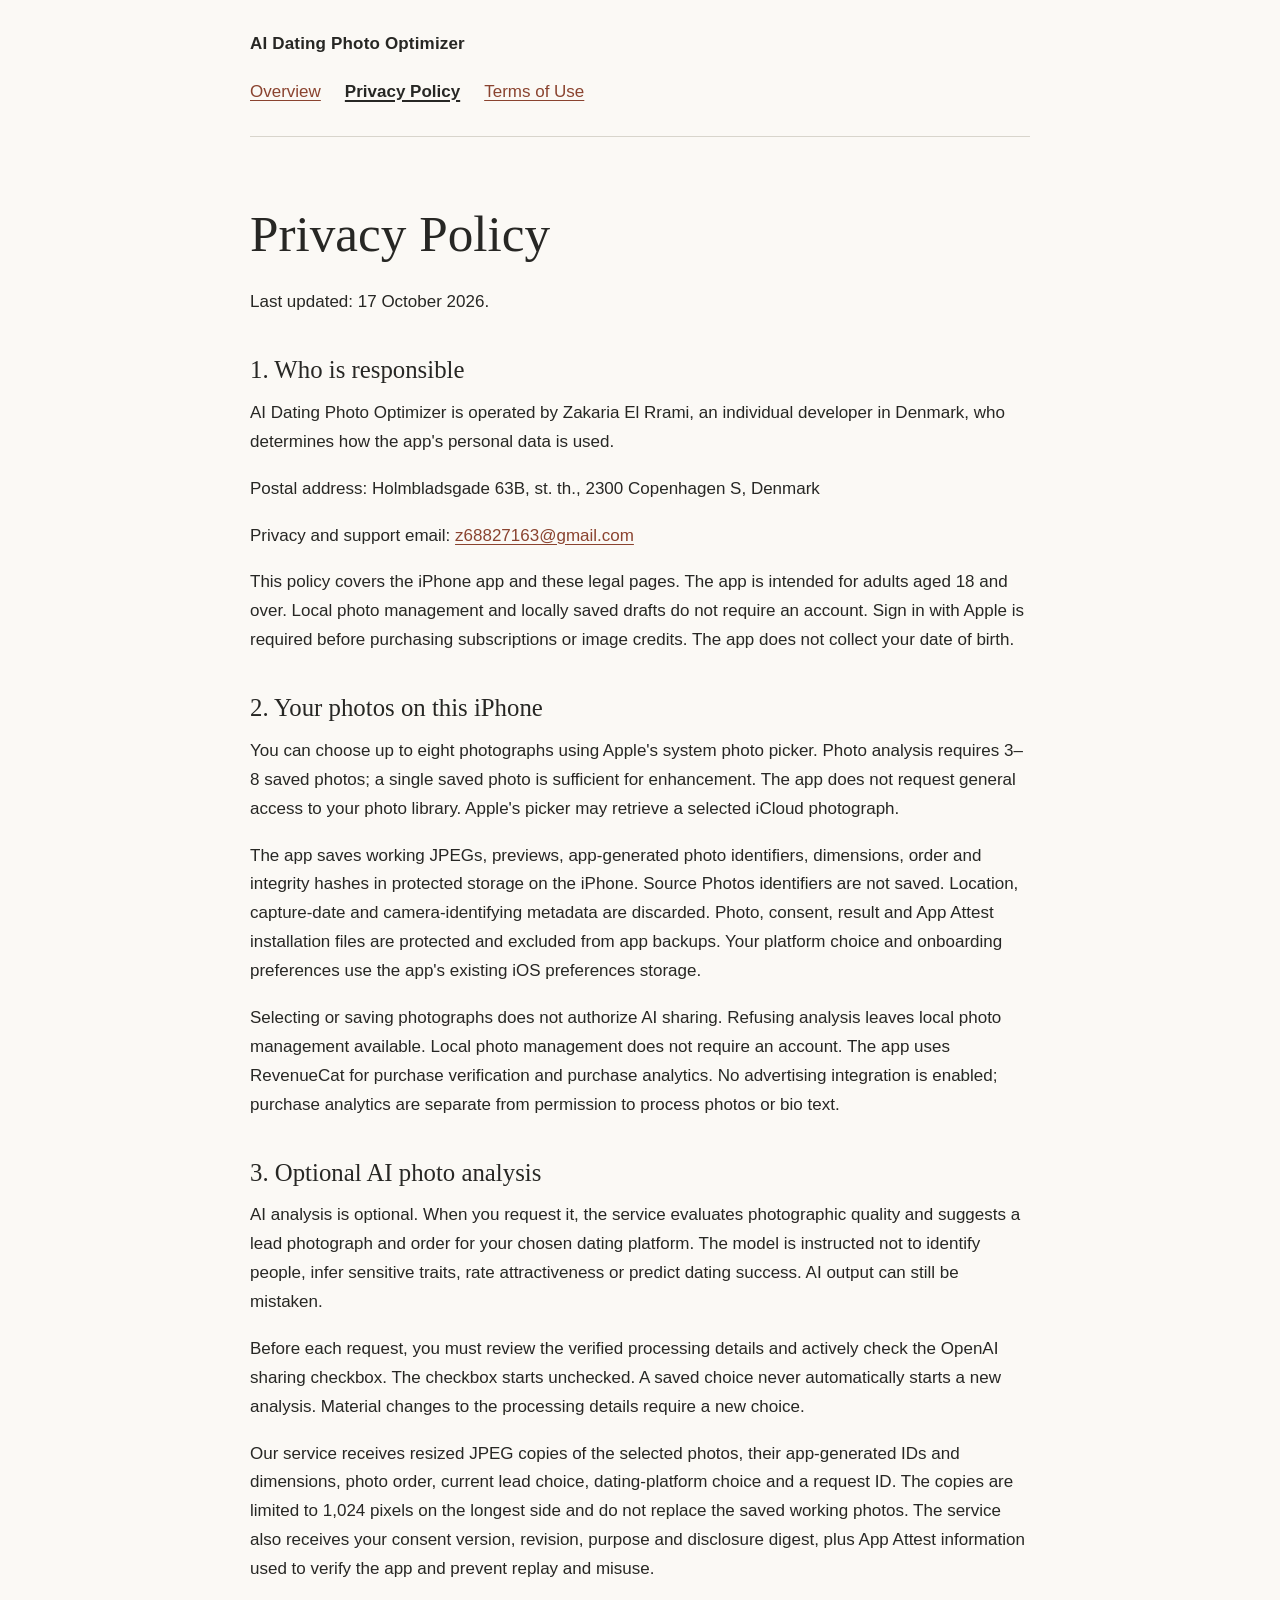
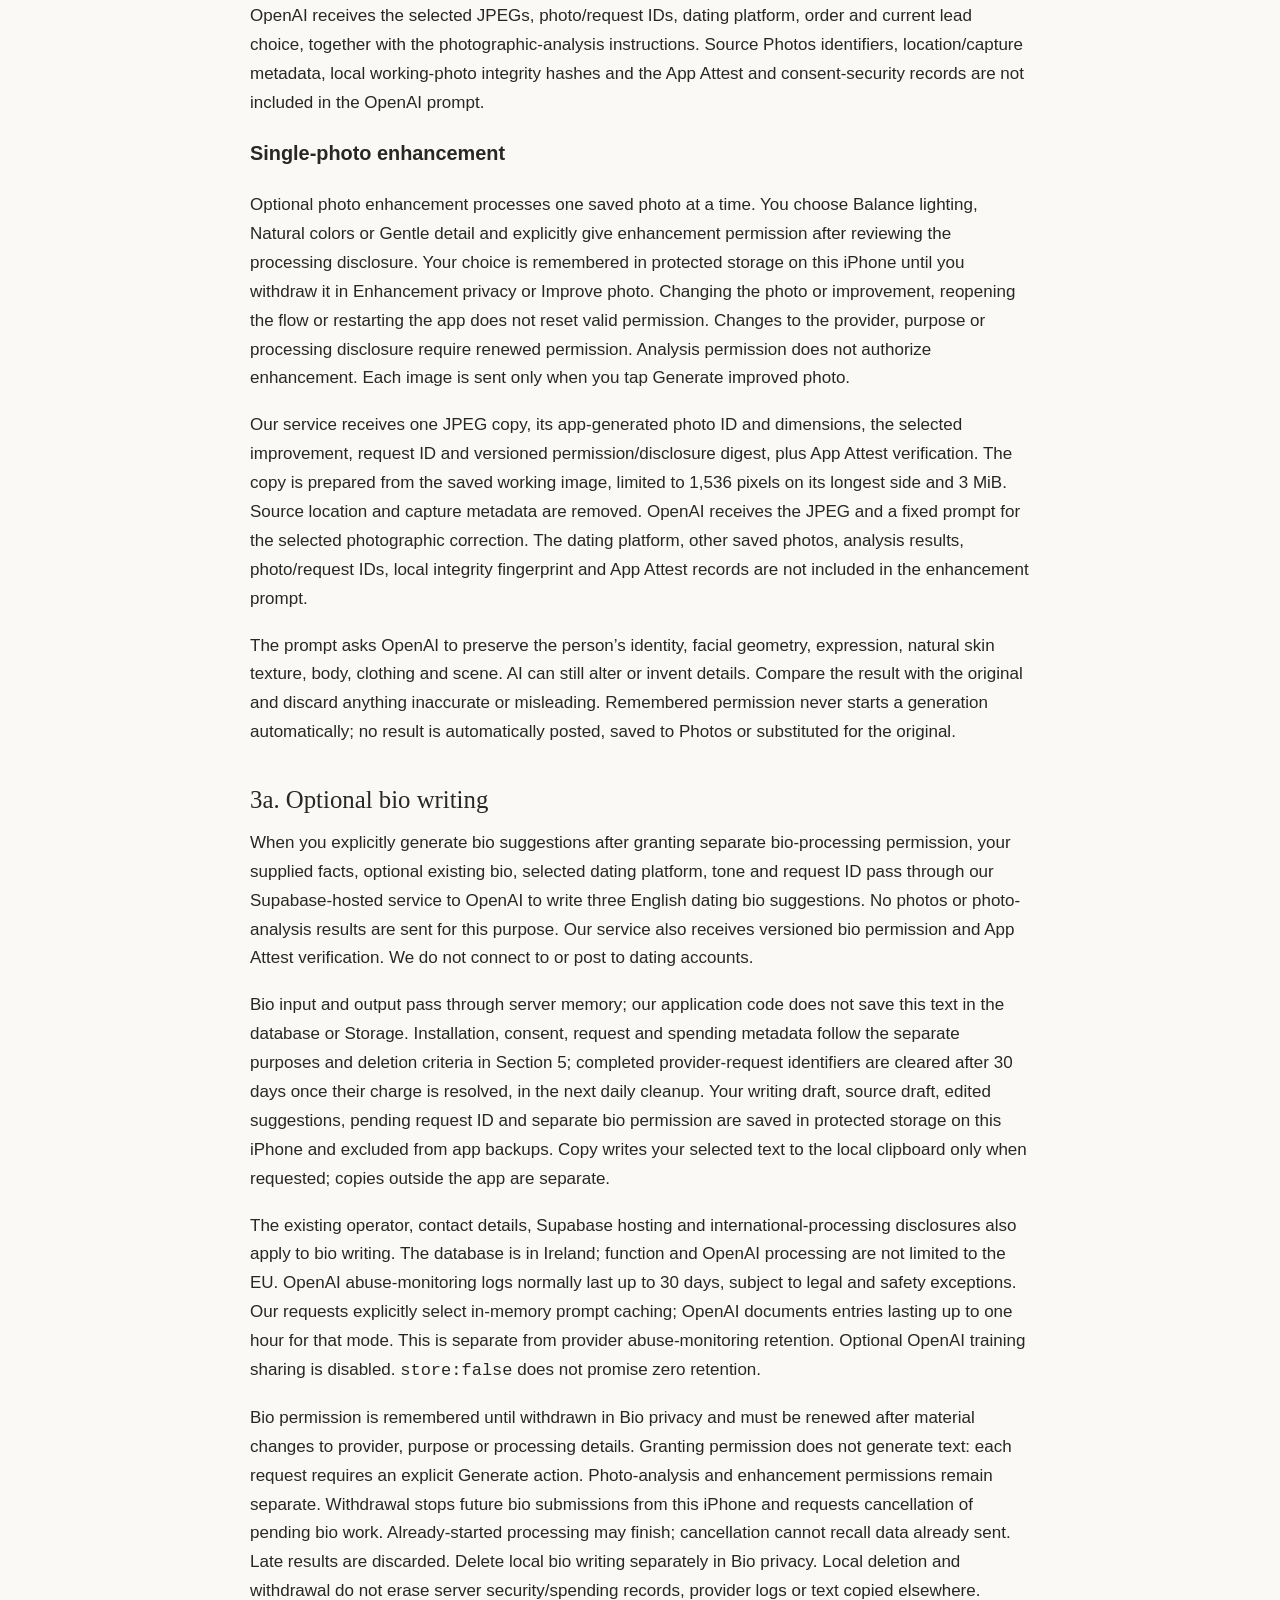
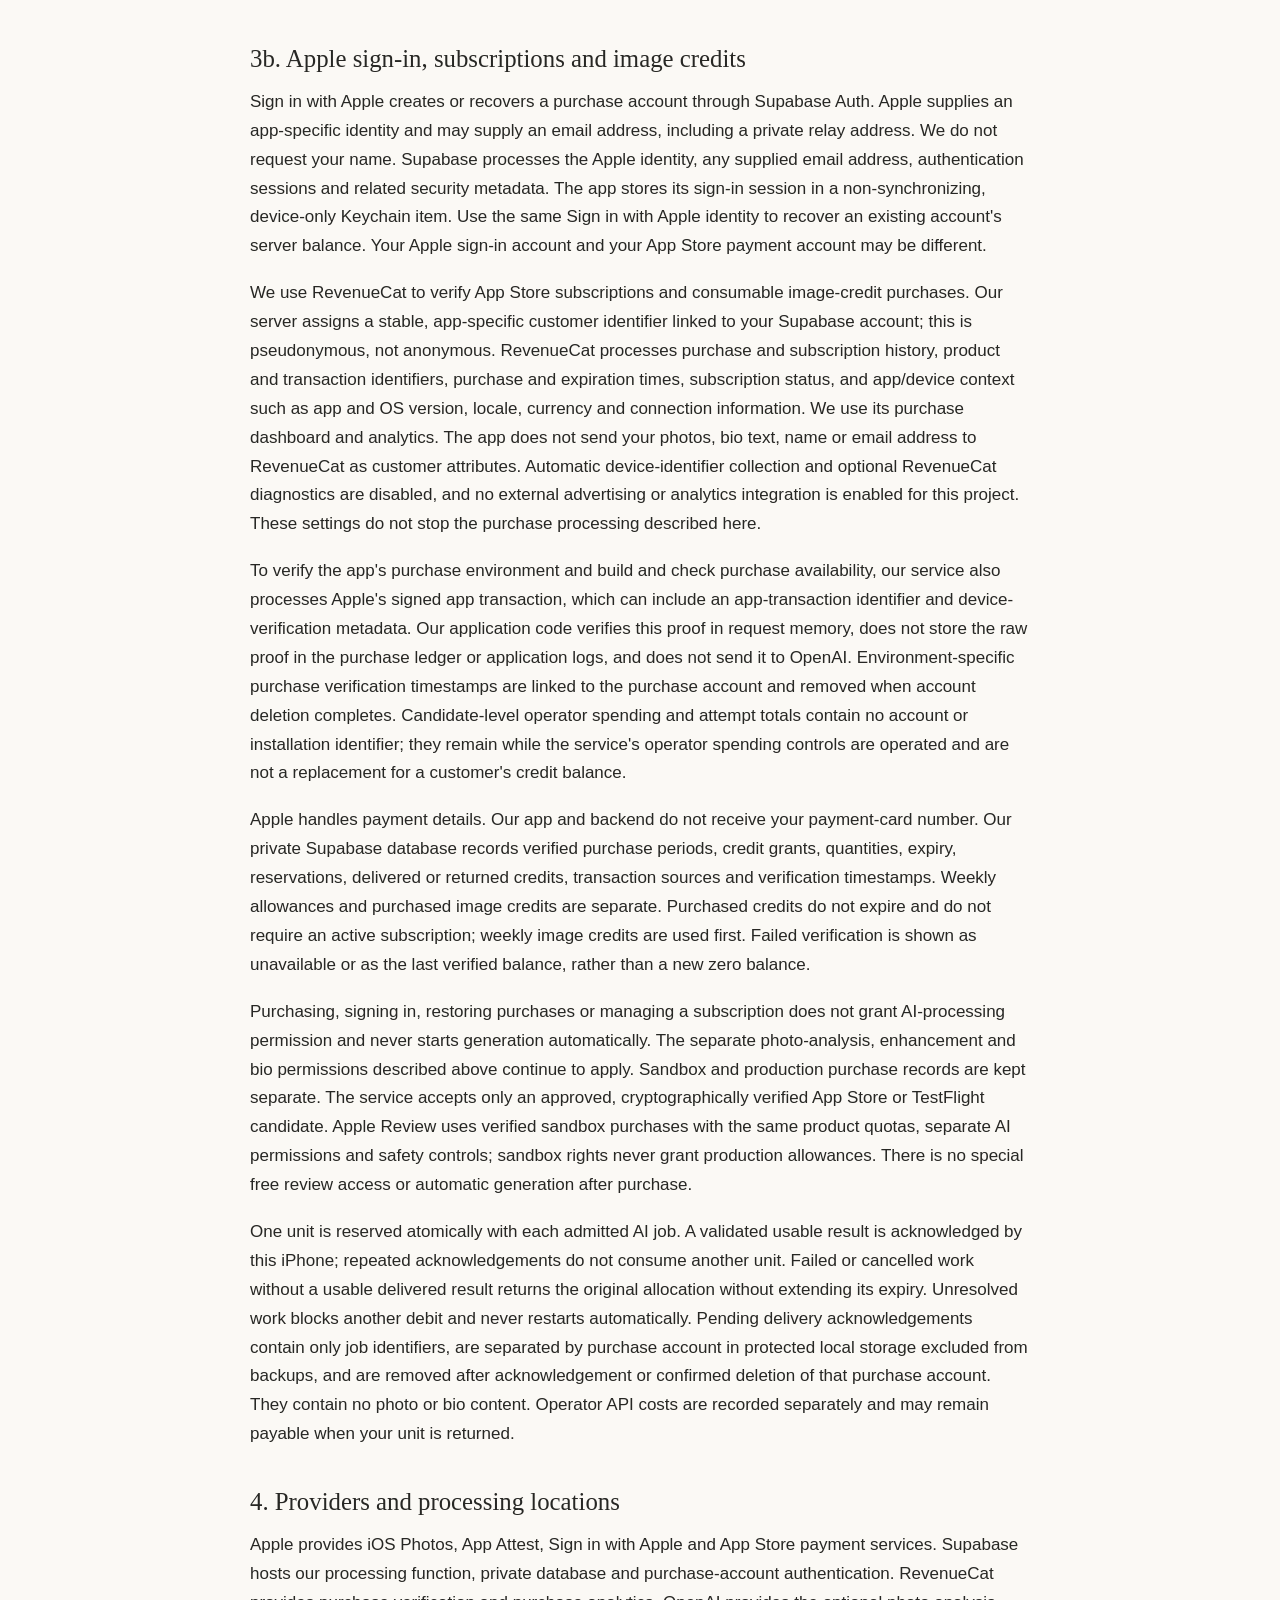
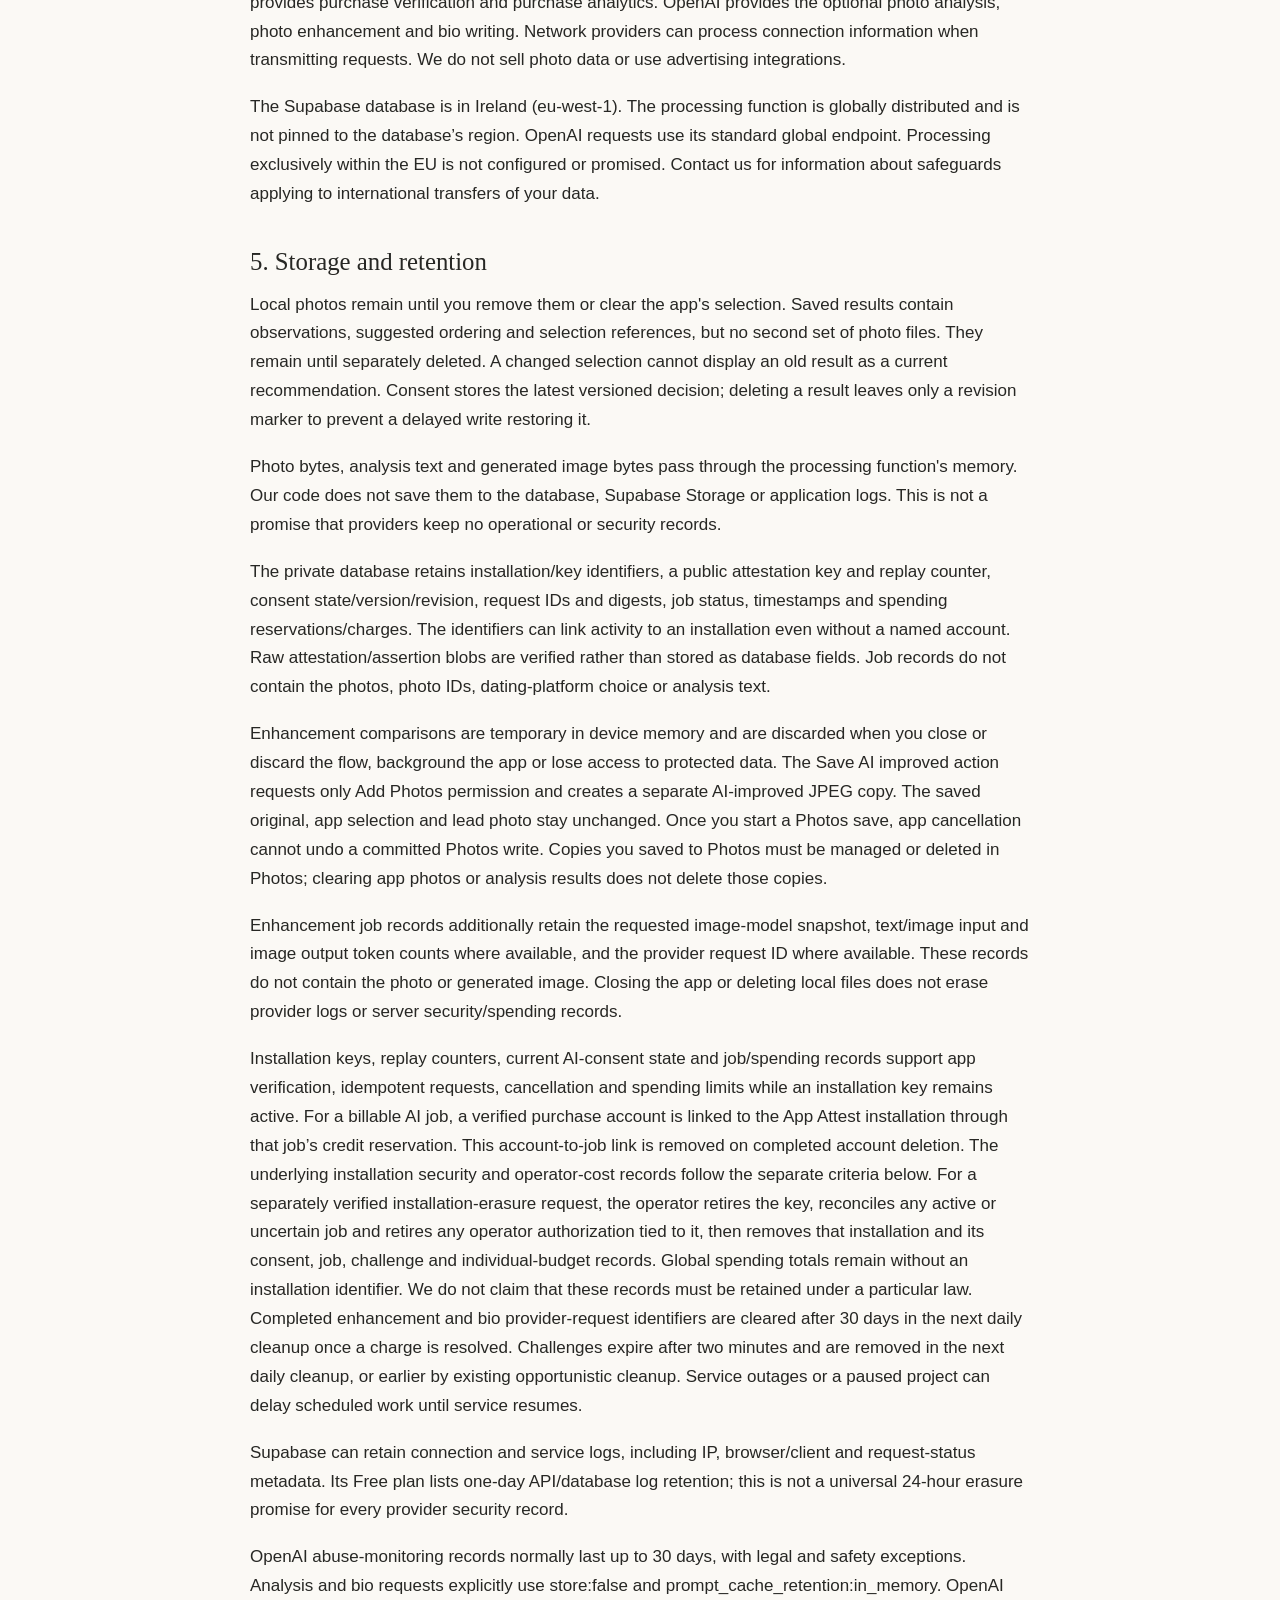
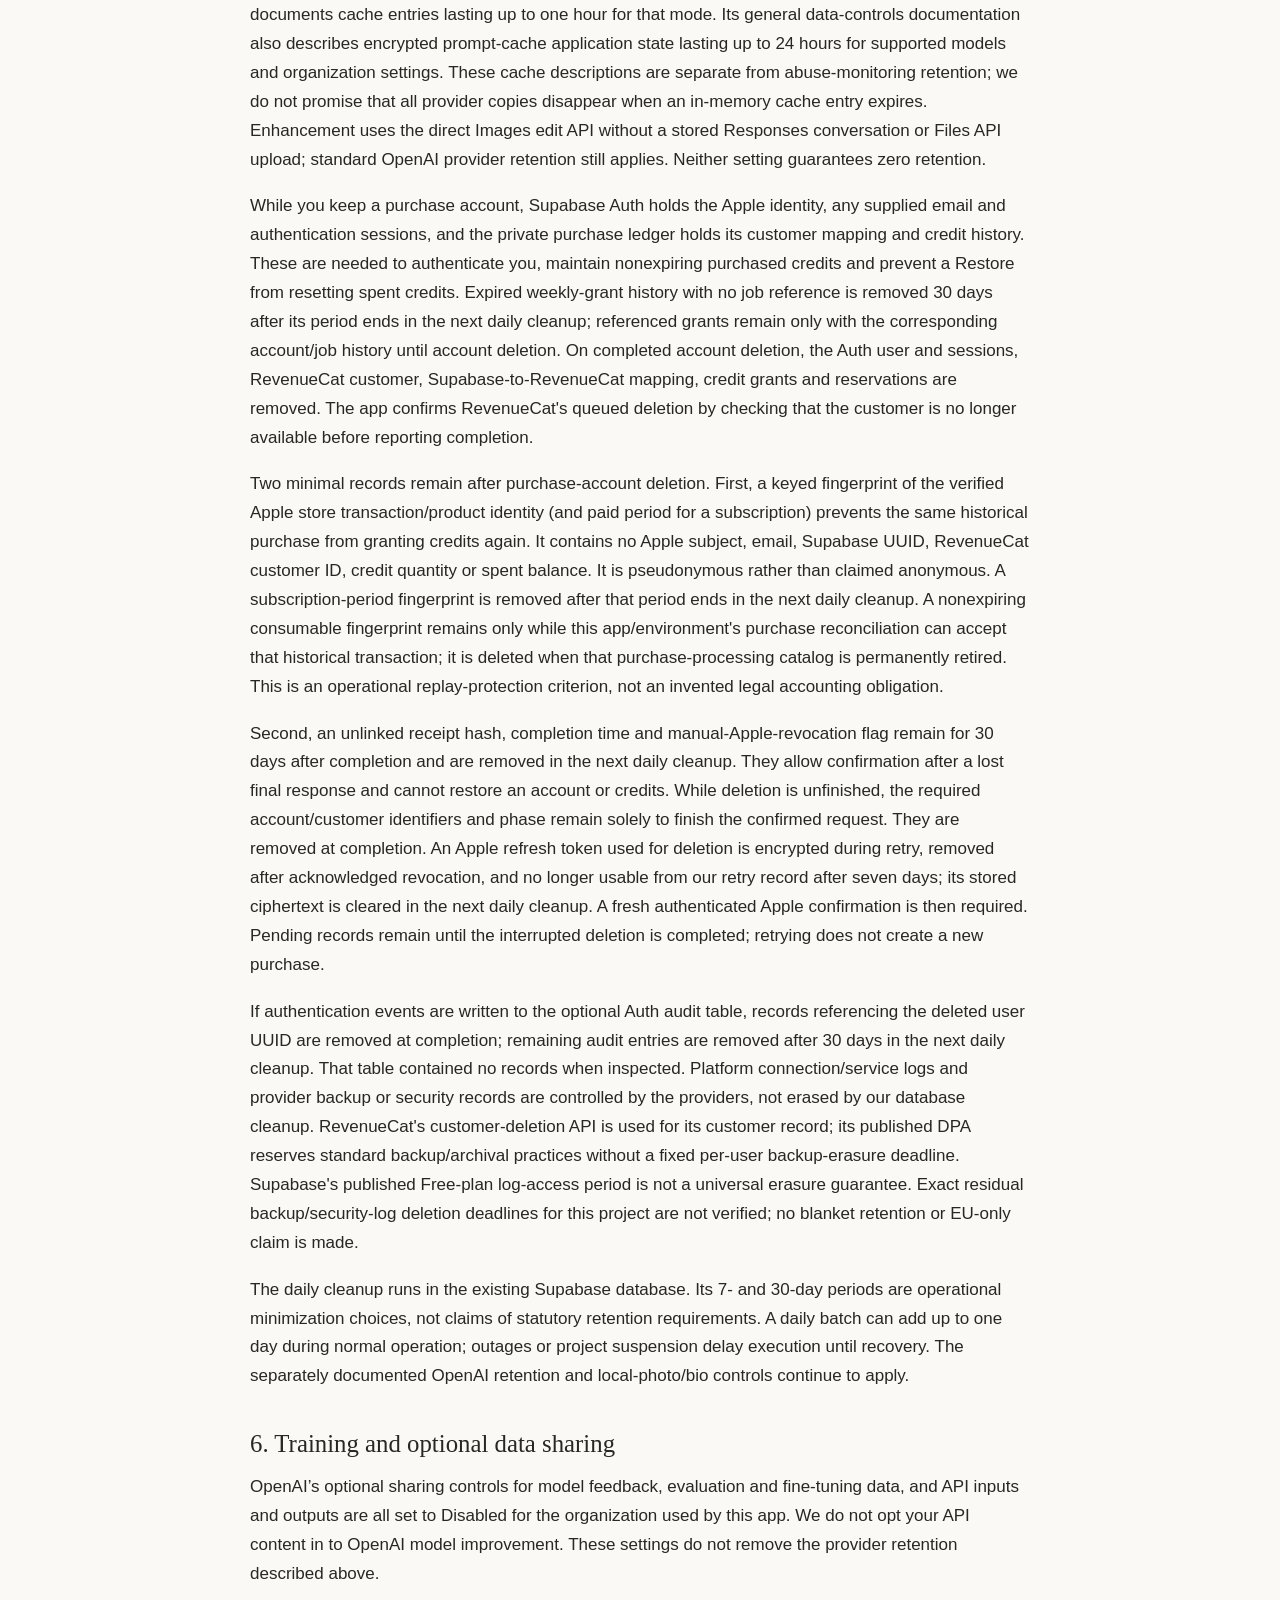
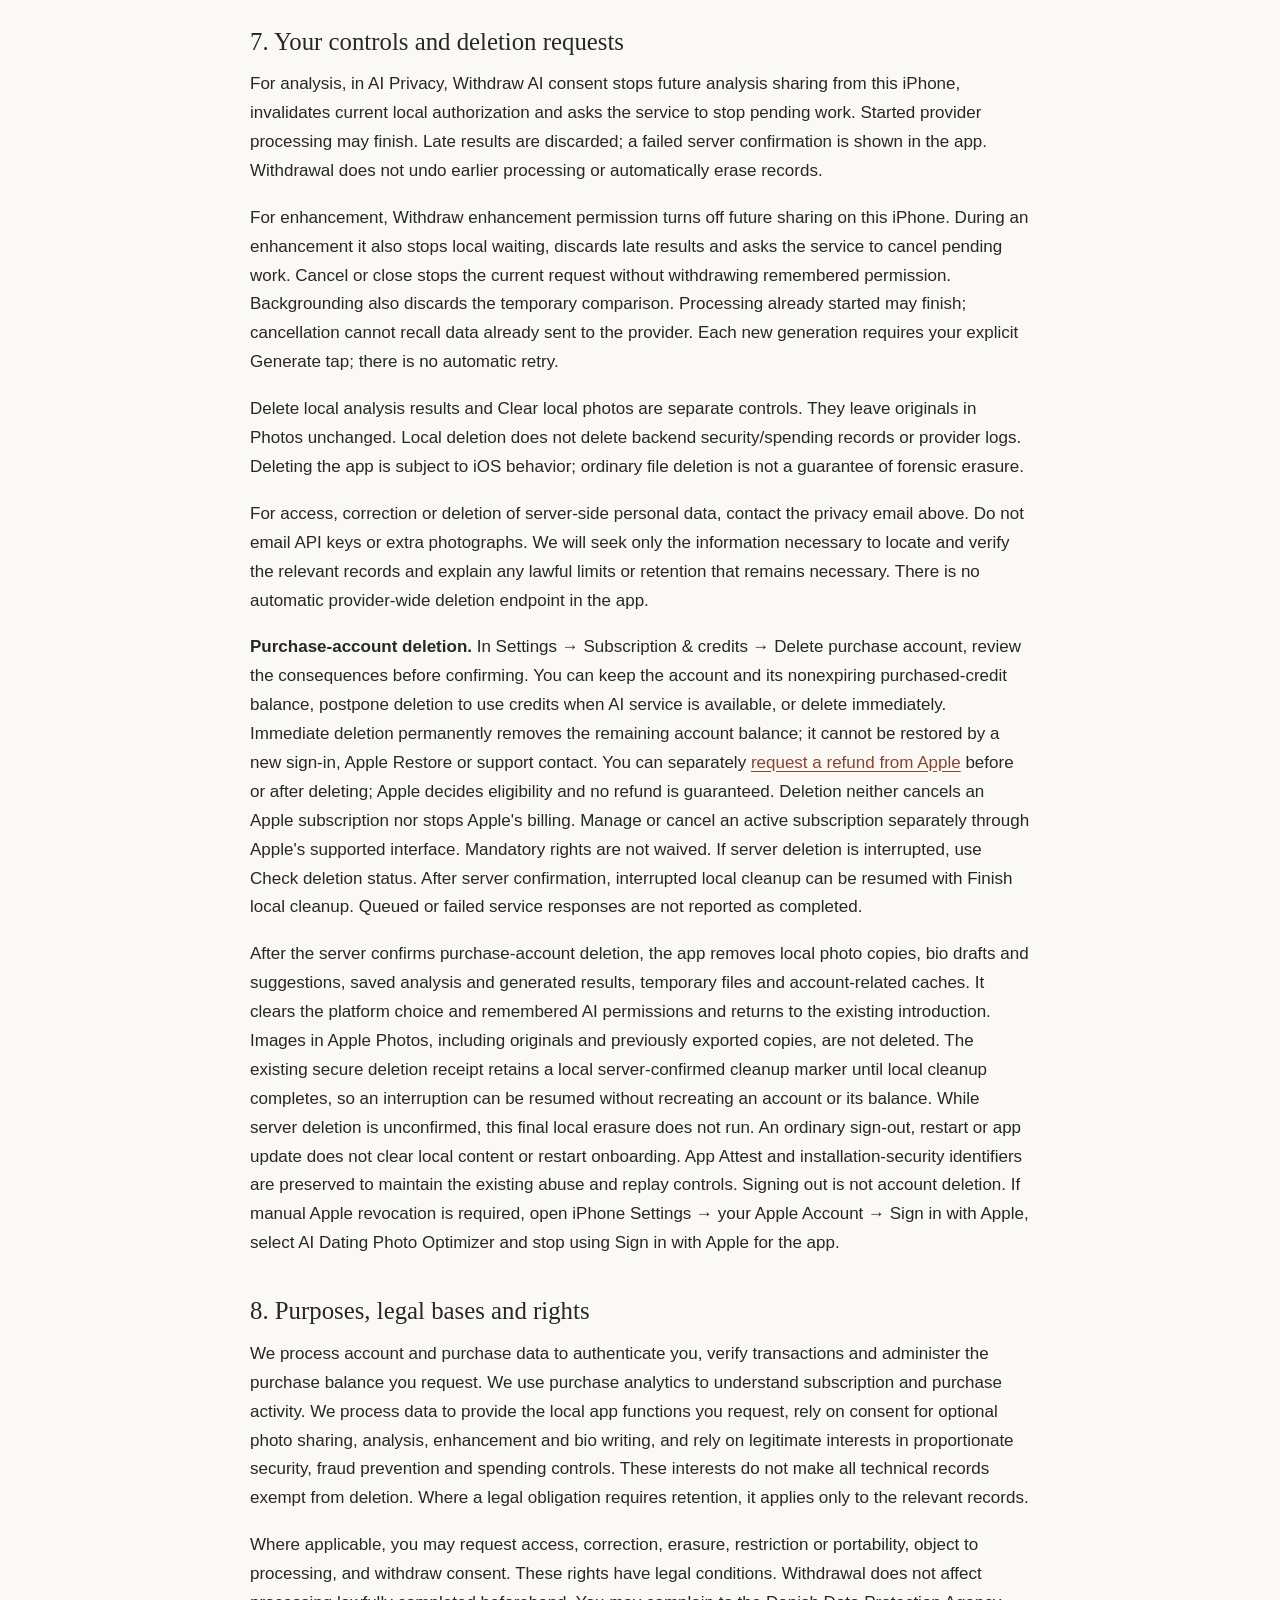
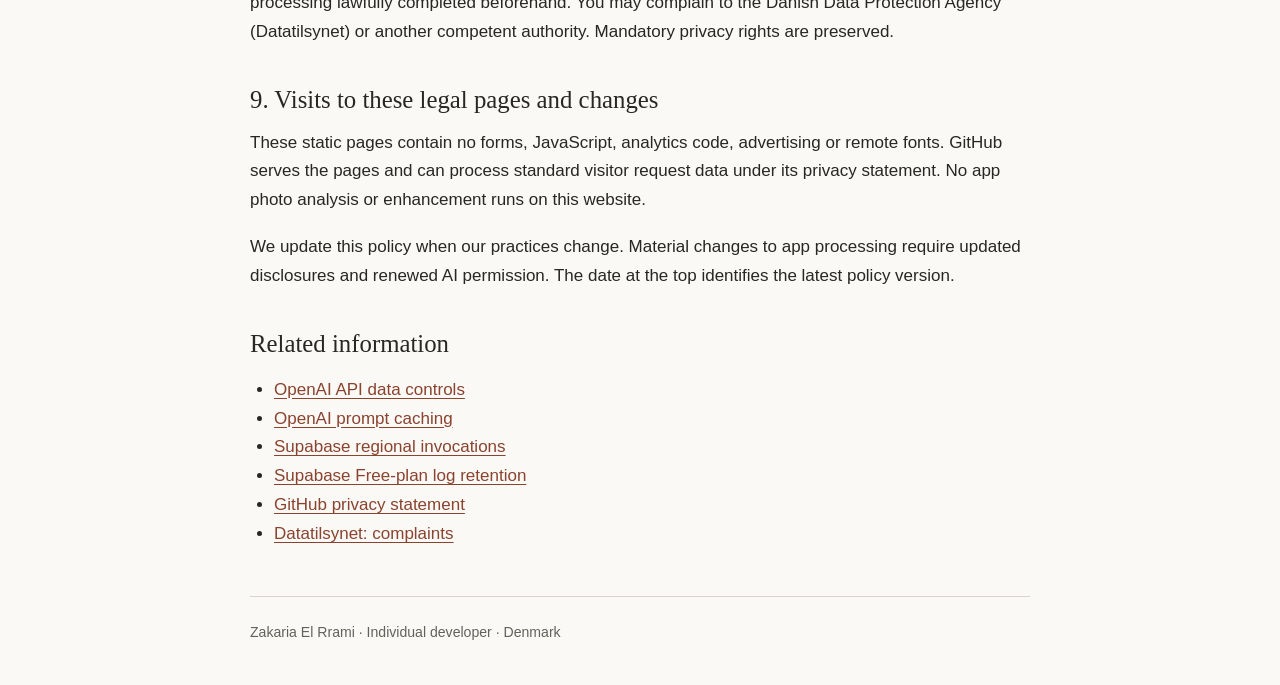
==== commit d9e750be: "Align account deletion privacy and terms with verified local cleanup" ====
--- a/privacy.html
+++ b/privacy.html
@@ -12,7 +12,7 @@
   <header><div class="brand">AI Dating Photo Optimizer</div><nav aria-label="Legal pages"><a href="index.html">Overview</a><a href="privacy.html" aria-current="page">Privacy Policy</a><a href="terms.html">Terms of Use</a></nav></header>
   <main id="content">
     <h1>Privacy Policy</h1>
-<p>Last updated: 16 October 2026.</p>
+<p>Last updated: 17 October 2026.</p>
 <h2>1. Who is responsible</h2>
 <p>AI Dating Photo Optimizer is operated by Zakaria El Rrami, an individual developer in Denmark, who determines how the app&#x27;s personal data is used.</p>
 <p>Postal address: Holmbladsgade 63B, st. th., 2300 Copenhagen S, Denmark</p>
@@ -69,8 +69,8 @@
 <p>For enhancement, Withdraw enhancement permission turns off future sharing on this iPhone. During an enhancement it also stops local waiting, discards late results and asks the service to cancel pending work. Cancel or close stops the current request without withdrawing remembered permission. Backgrounding also discards the temporary comparison. Processing already started may finish; cancellation cannot recall data already sent to the provider. Each new generation requires your explicit Generate tap; there is no automatic retry.</p>
 <p>Delete local analysis results and Clear local photos are separate controls. They leave originals in Photos unchanged. Local deletion does not delete backend security/spending records or provider logs. Deleting the app is subject to iOS behavior; ordinary file deletion is not a guarantee of forensic erasure.</p>
 <p>For access, correction or deletion of server-side personal data, contact the privacy email above. Do not email API keys or extra photographs. We will seek only the information necessary to locate and verify the relevant records and explain any lawful limits or retention that remains necessary. There is no automatic provider-wide deletion endpoint in the app.</p>
-<p><strong>Purchase-account deletion.</strong> In Settings → Subscription &amp; credits → Delete purchase account, review the consequences before confirming. You can keep the account and its nonexpiring purchased-credit balance, postpone deletion to use credits when AI service is available, or delete immediately. Immediate deletion permanently removes the remaining account balance; it cannot be restored by a new sign-in, Apple Restore or support contact. You can separately <a href="https://reportaproblem.apple.com/">request a refund from Apple</a> before or after deleting; Apple decides eligibility and no refund is guaranteed. Deletion neither cancels an Apple subscription nor stops Apple's billing. Manage or cancel an active subscription separately through Apple's supported interface. Mandatory rights are not waived. If deletion is interrupted, use Finish account deletion / Retry; queued or failed service responses are not reported as completed.</p>
-<p>Local photos, bio drafts, saved suggestions and remembered AI permissions belong to the app's separate local features and remain on this iPhone after purchase-account deletion. Use Settings → Local data and AI permissions to remove them or withdraw permission separately. Signing out is not account deletion. If manual Apple revocation is required, open iPhone Settings → your Apple Account → Sign in with Apple, select AI Dating Photo Optimizer and stop using Sign in with Apple for the app.</p>
+<p><strong>Purchase-account deletion.</strong> In Settings → Subscription &amp; credits → Delete purchase account, review the consequences before confirming. You can keep the account and its nonexpiring purchased-credit balance, postpone deletion to use credits when AI service is available, or delete immediately. Immediate deletion permanently removes the remaining account balance; it cannot be restored by a new sign-in, Apple Restore or support contact. You can separately <a href="https://reportaproblem.apple.com/">request a refund from Apple</a> before or after deleting; Apple decides eligibility and no refund is guaranteed. Deletion neither cancels an Apple subscription nor stops Apple's billing. Manage or cancel an active subscription separately through Apple's supported interface. Mandatory rights are not waived. If server deletion is interrupted, use Check deletion status. After server confirmation, interrupted local cleanup can be resumed with Finish local cleanup. Queued or failed service responses are not reported as completed.</p>
+<p>After the server confirms purchase-account deletion, the app removes local photo copies, bio drafts and suggestions, saved analysis and generated results, temporary files and account-related caches. It clears the platform choice and remembered AI permissions and returns to the existing introduction. Images in Apple Photos, including originals and previously exported copies, are not deleted. The existing secure deletion receipt retains a local server-confirmed cleanup marker until local cleanup completes, so an interruption can be resumed without recreating an account or its balance. While server deletion is unconfirmed, this final local erasure does not run. An ordinary sign-out, restart or app update does not clear local content or restart onboarding. App Attest and installation-security identifiers are preserved to maintain the existing abuse and replay controls. Signing out is not account deletion. If manual Apple revocation is required, open iPhone Settings → your Apple Account → Sign in with Apple, select AI Dating Photo Optimizer and stop using Sign in with Apple for the app.</p>
 <h2>8. Purposes, legal bases and rights</h2>
 <p>We process account and purchase data to authenticate you, verify transactions and administer the purchase balance you request. We use purchase analytics to understand subscription and purchase activity. We process data to provide the local app functions you request, rely on consent for optional photo sharing, analysis, enhancement and bio writing, and rely on legitimate interests in proportionate security, fraud prevention and spending controls. These interests do not make all technical records exempt from deletion. Where a legal obligation requires retention, it applies only to the relevant records.</p>
 <p>Where applicable, you may request access, correction, erasure, restriction or portability, object to processing, and withdraw consent. These rights have legal conditions. Withdrawal does not affect processing lawfully completed beforehand. You may complain to the Danish Data Protection Agency (Datatilsynet) or another competent authority. Mandatory privacy rights are preserved.</p>
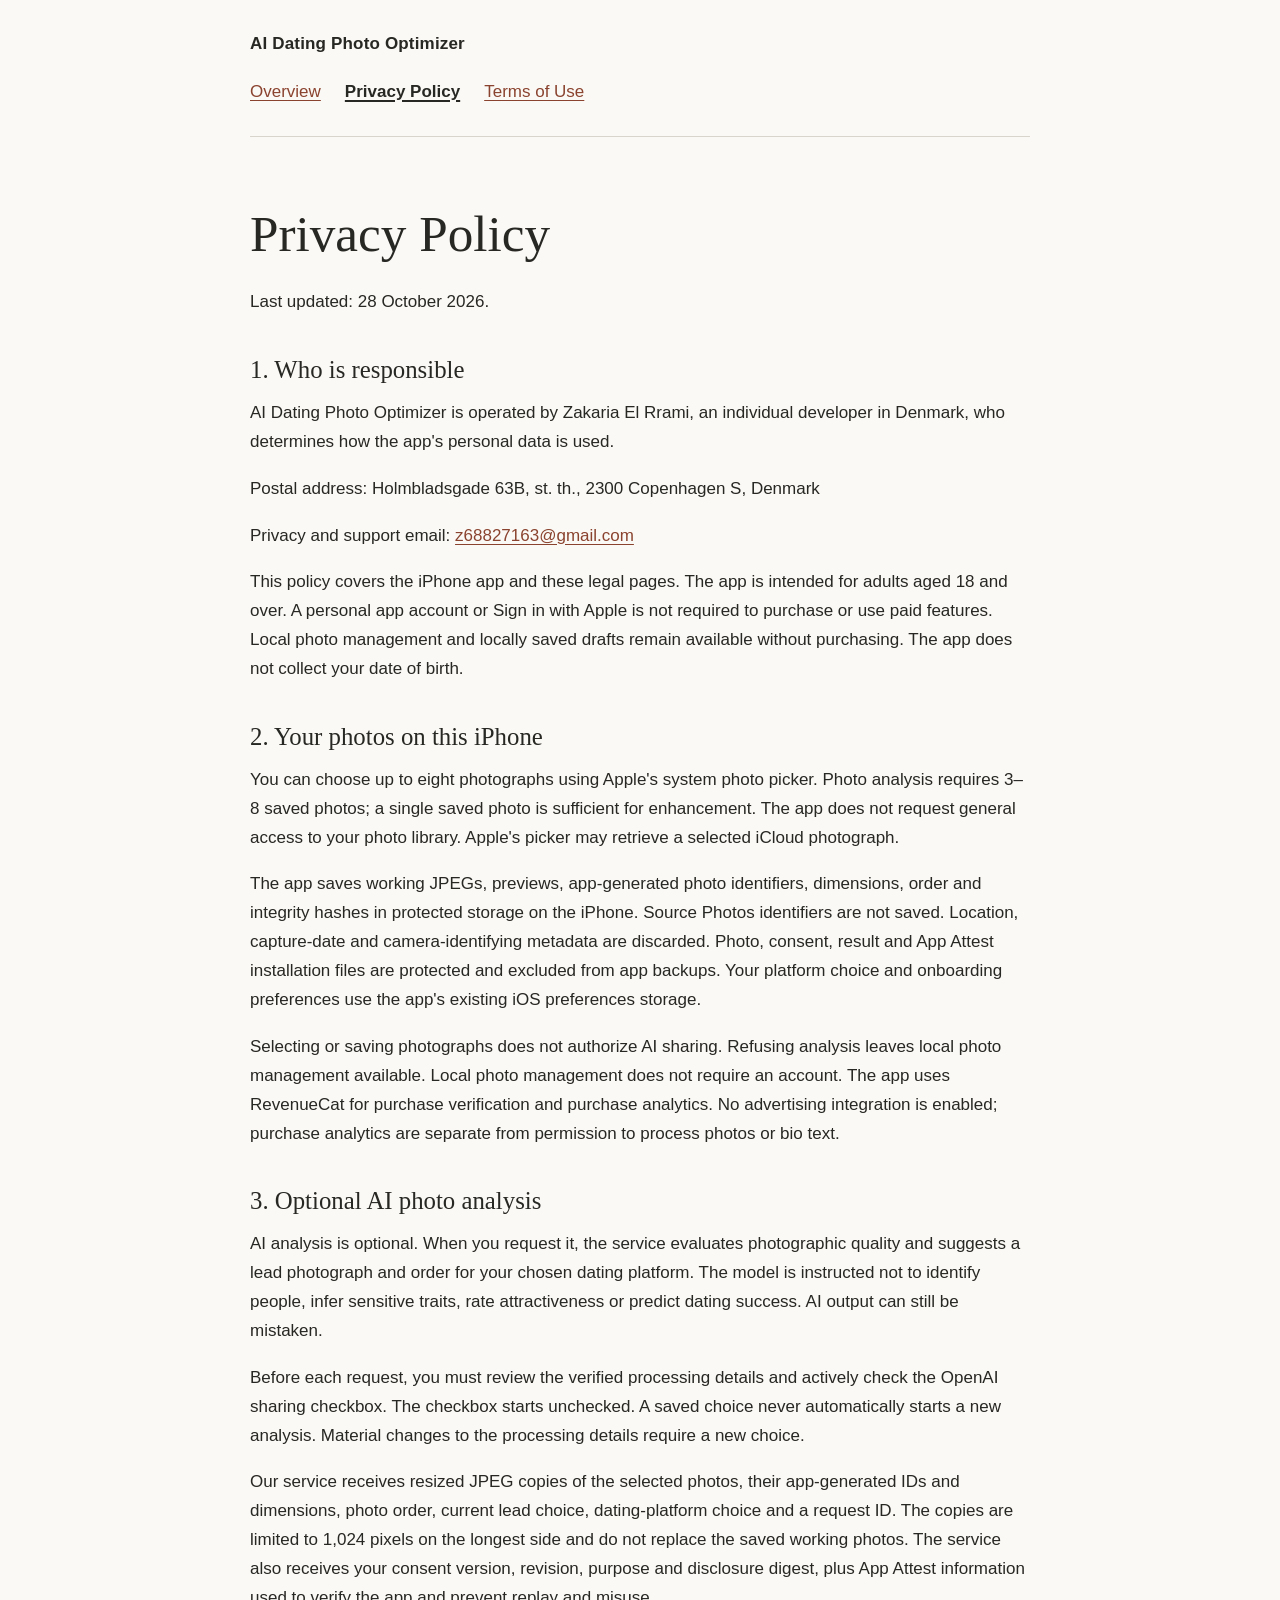
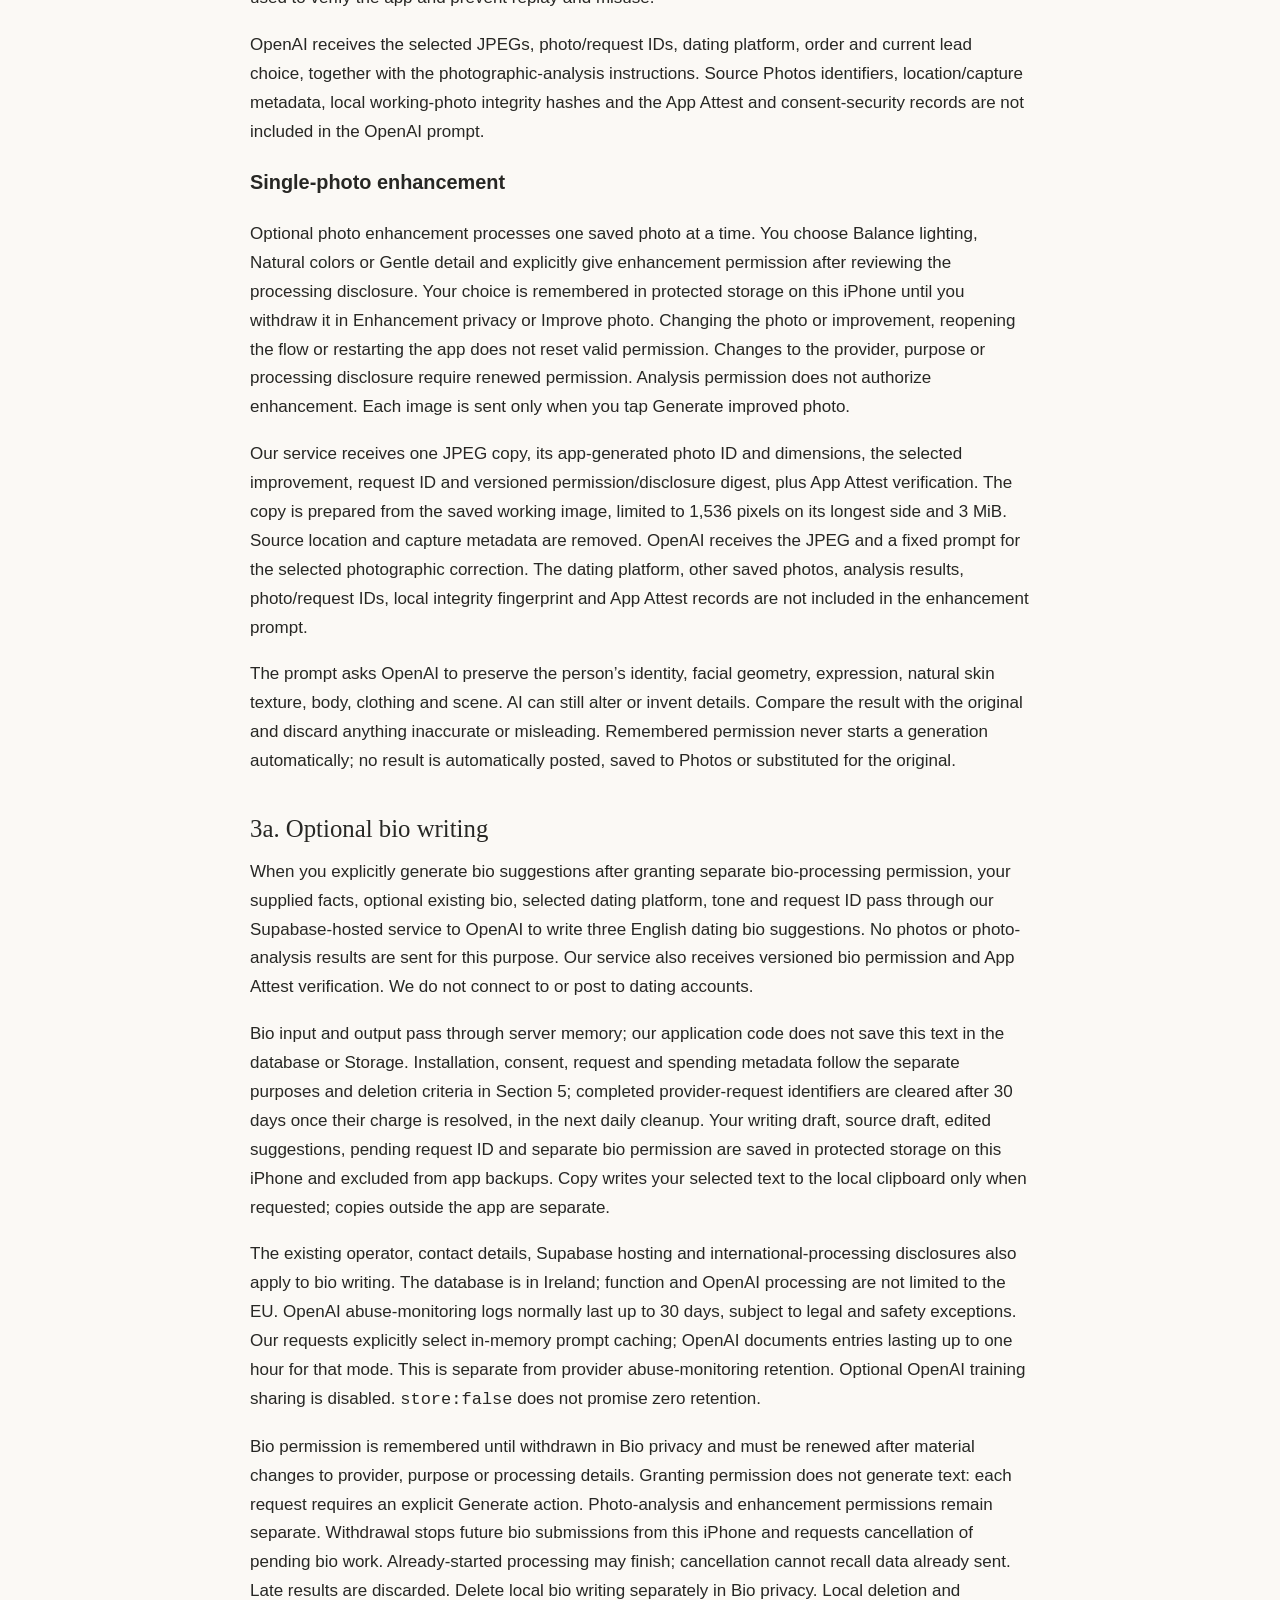
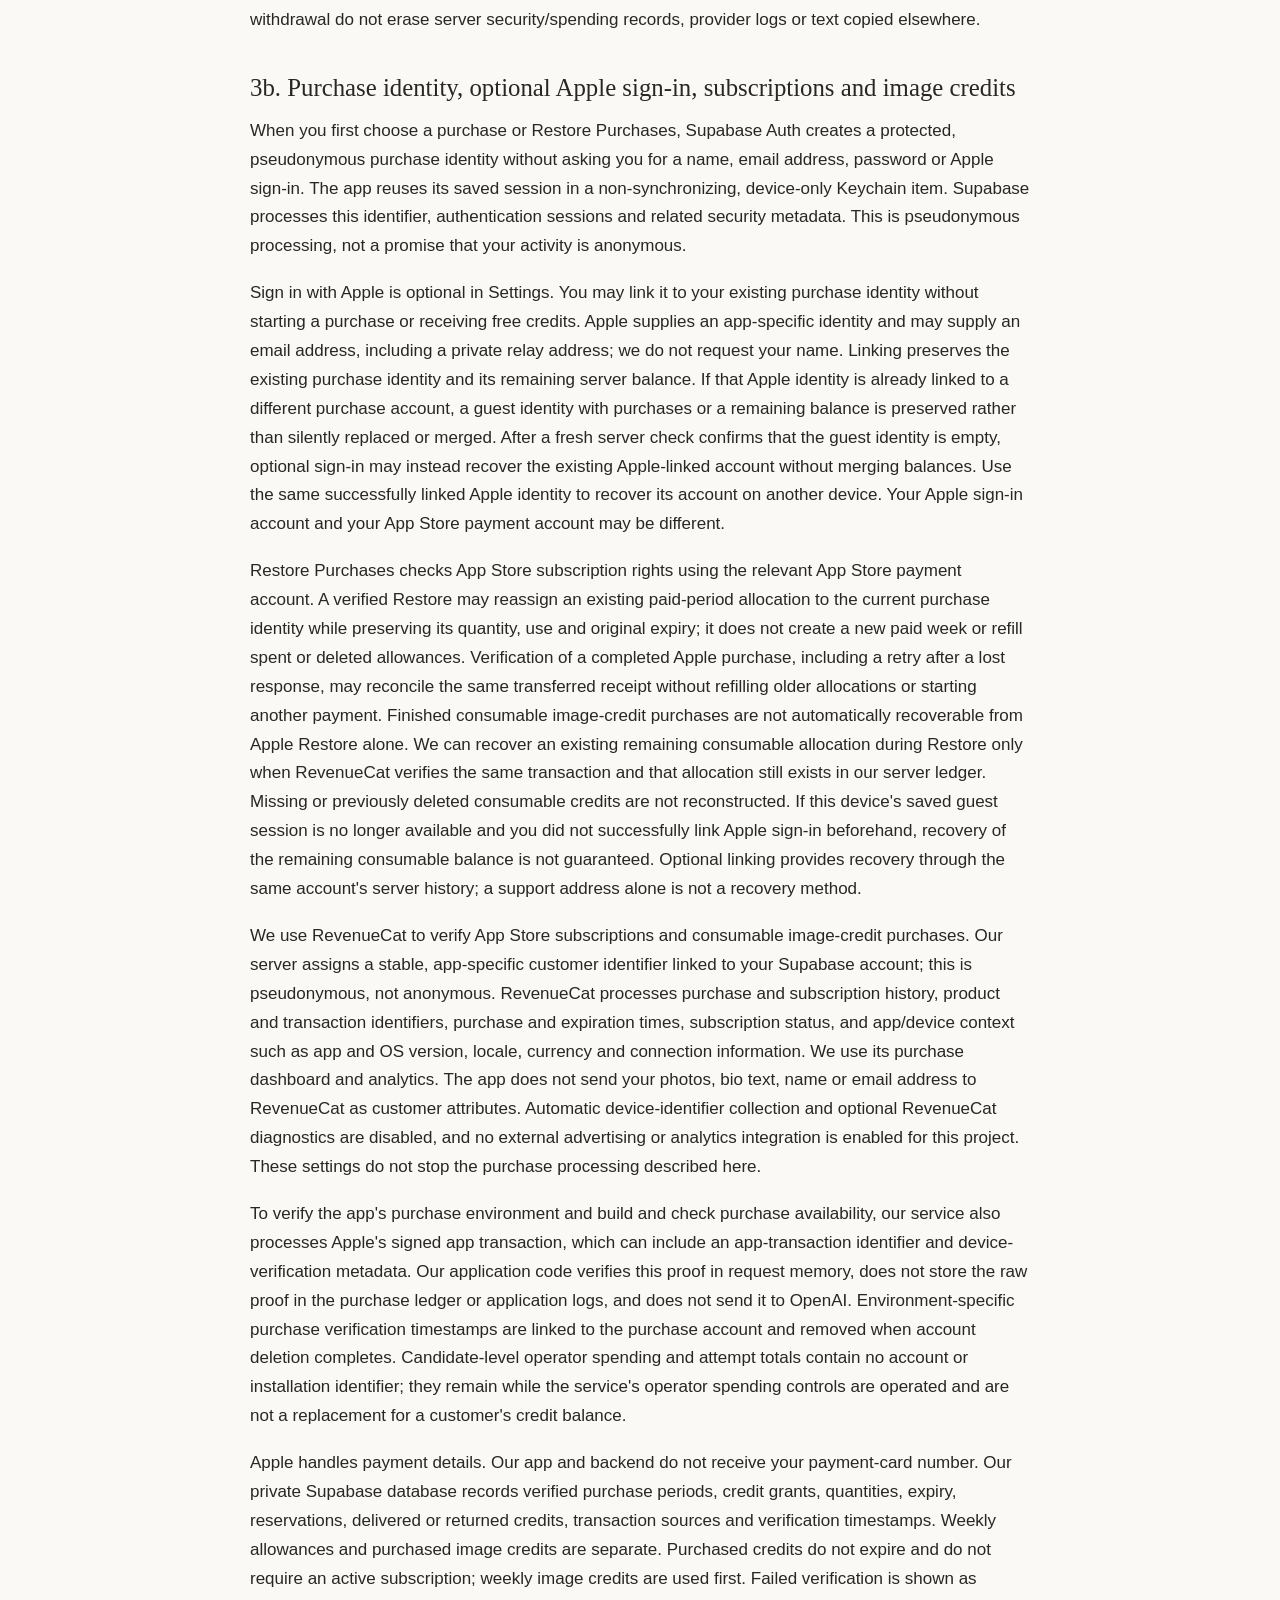
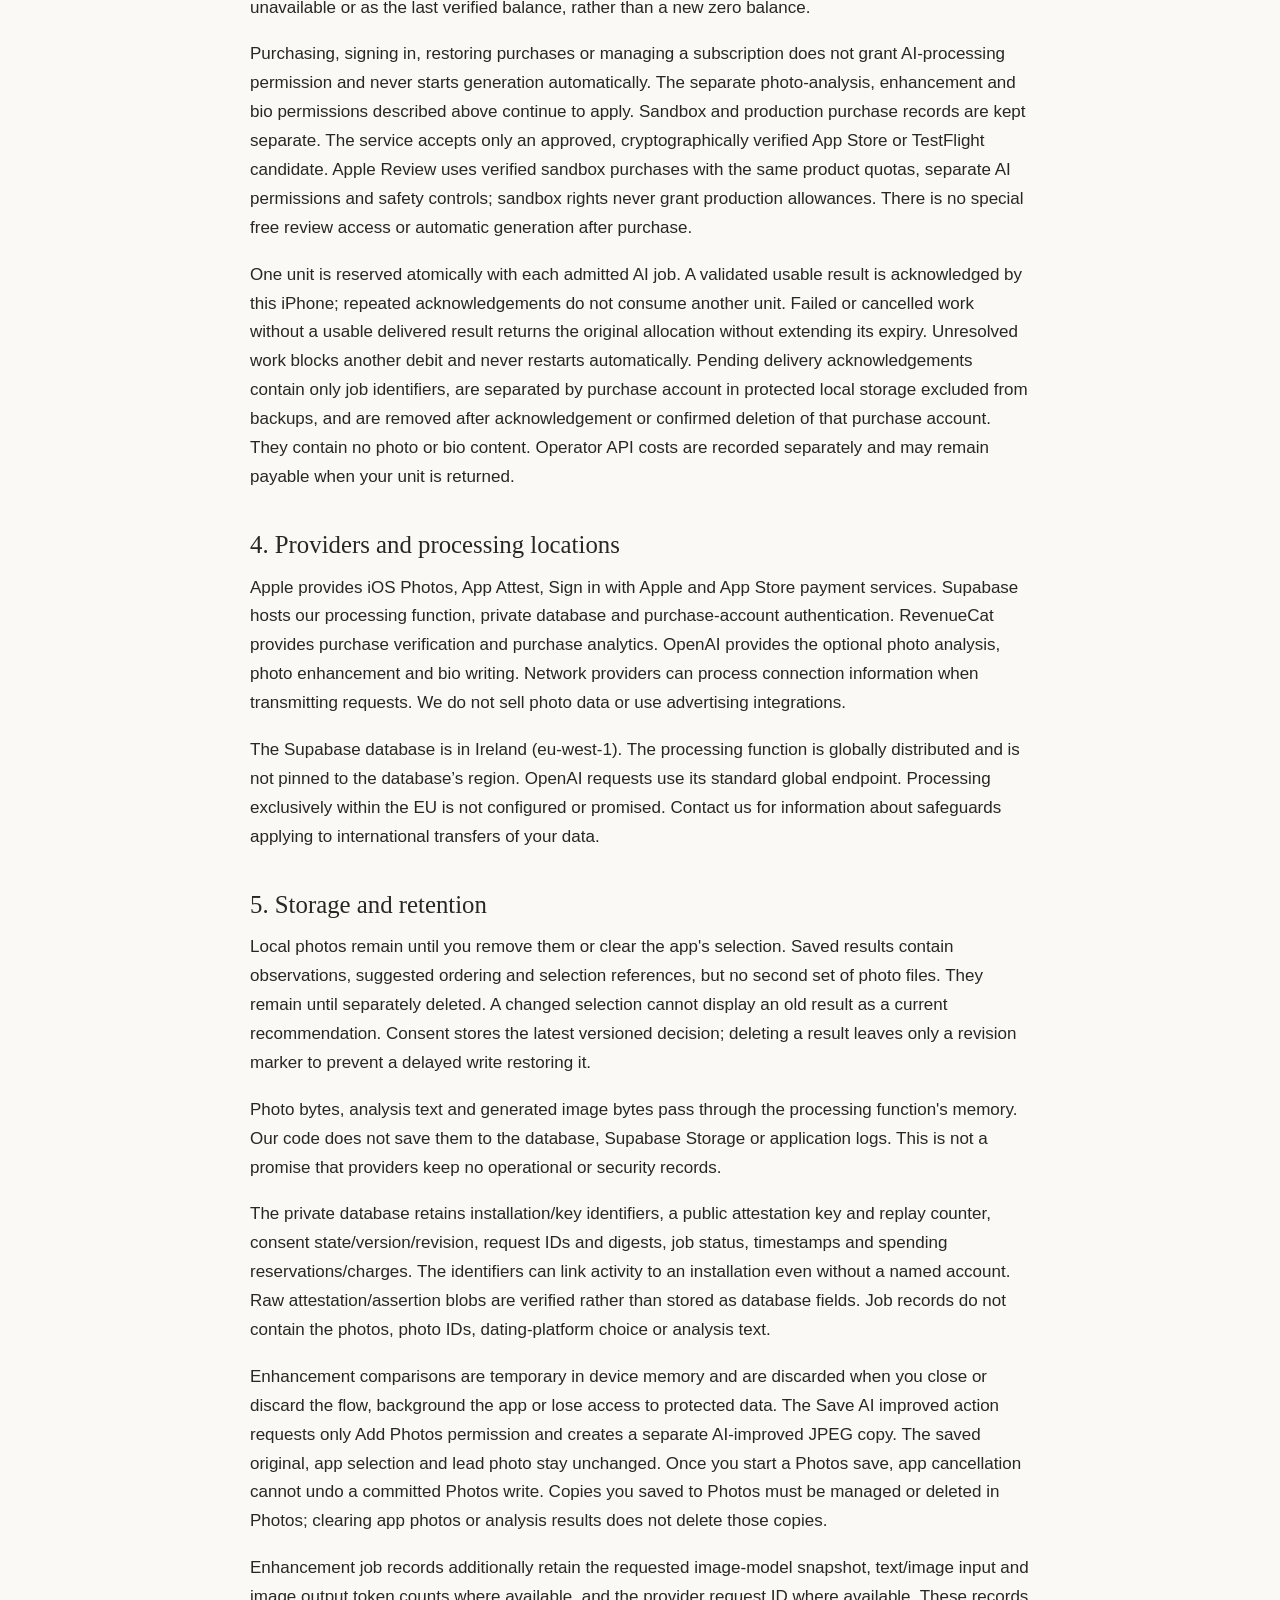
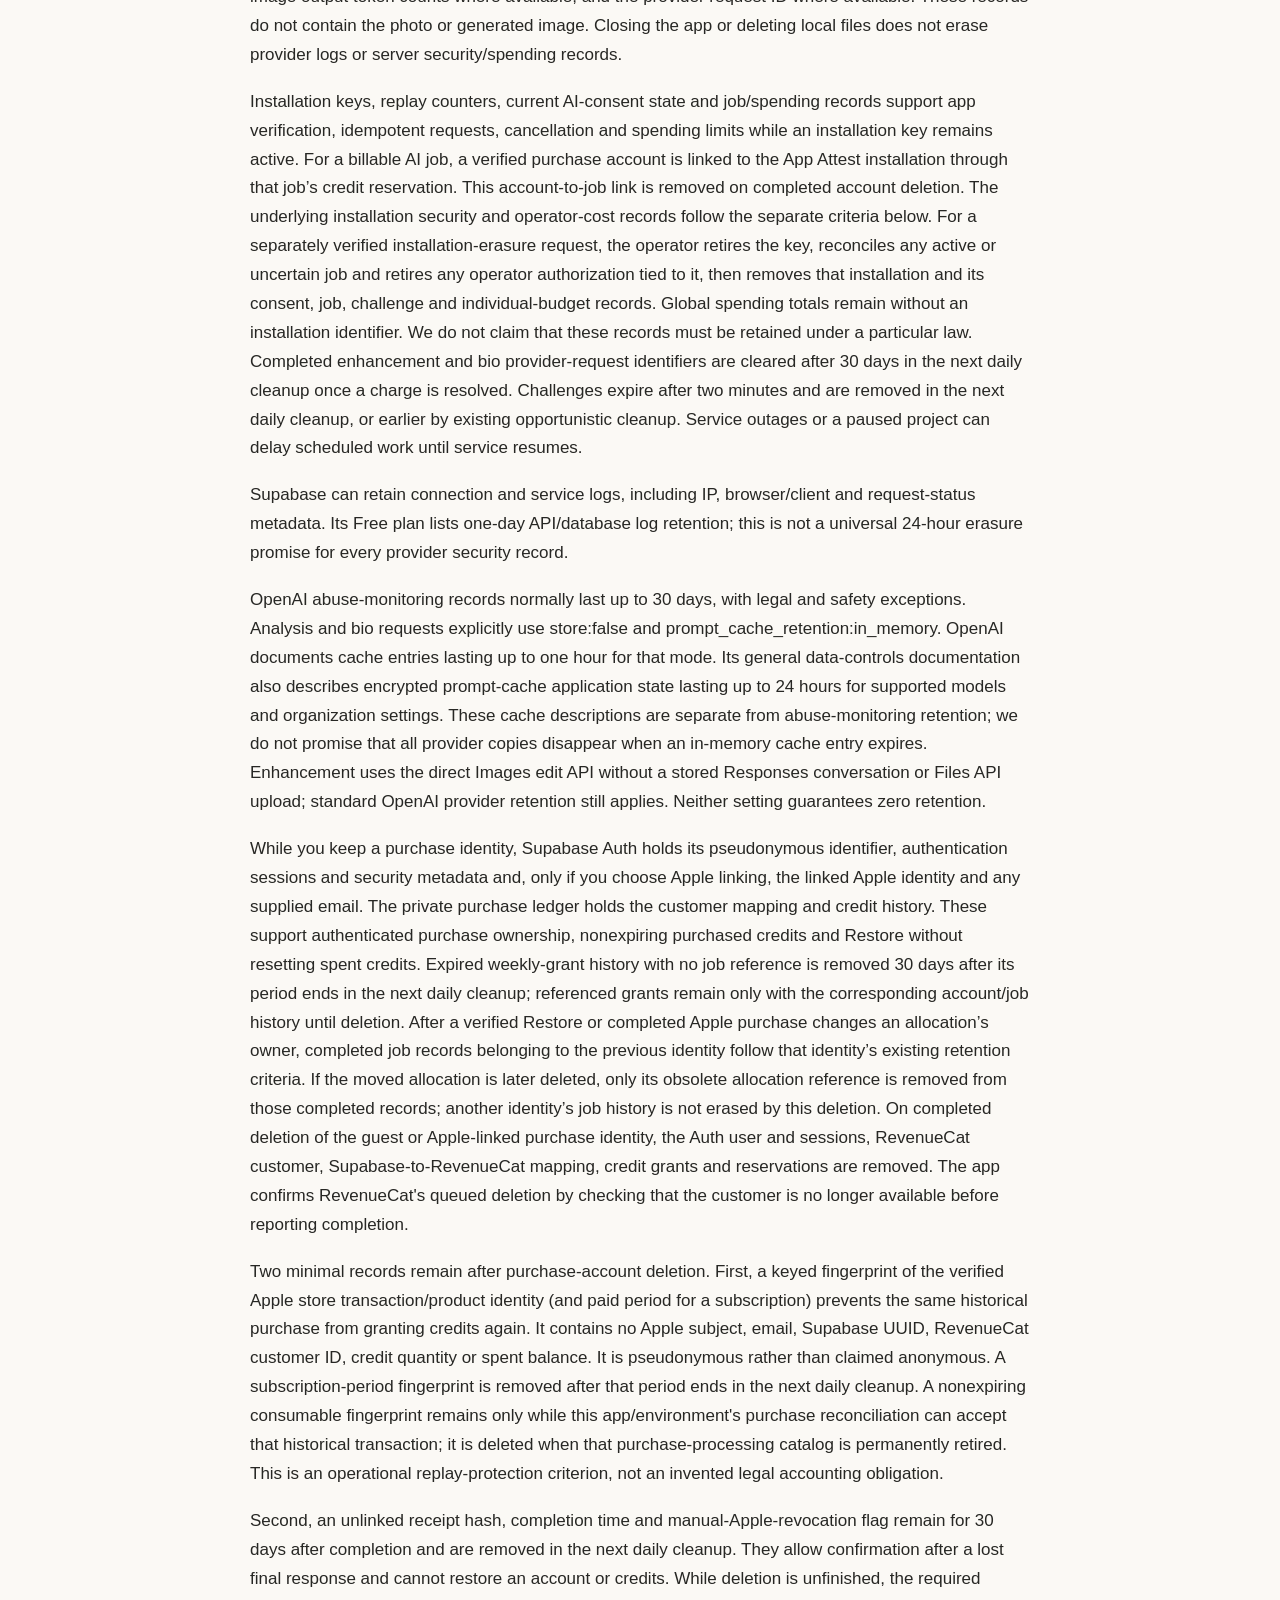
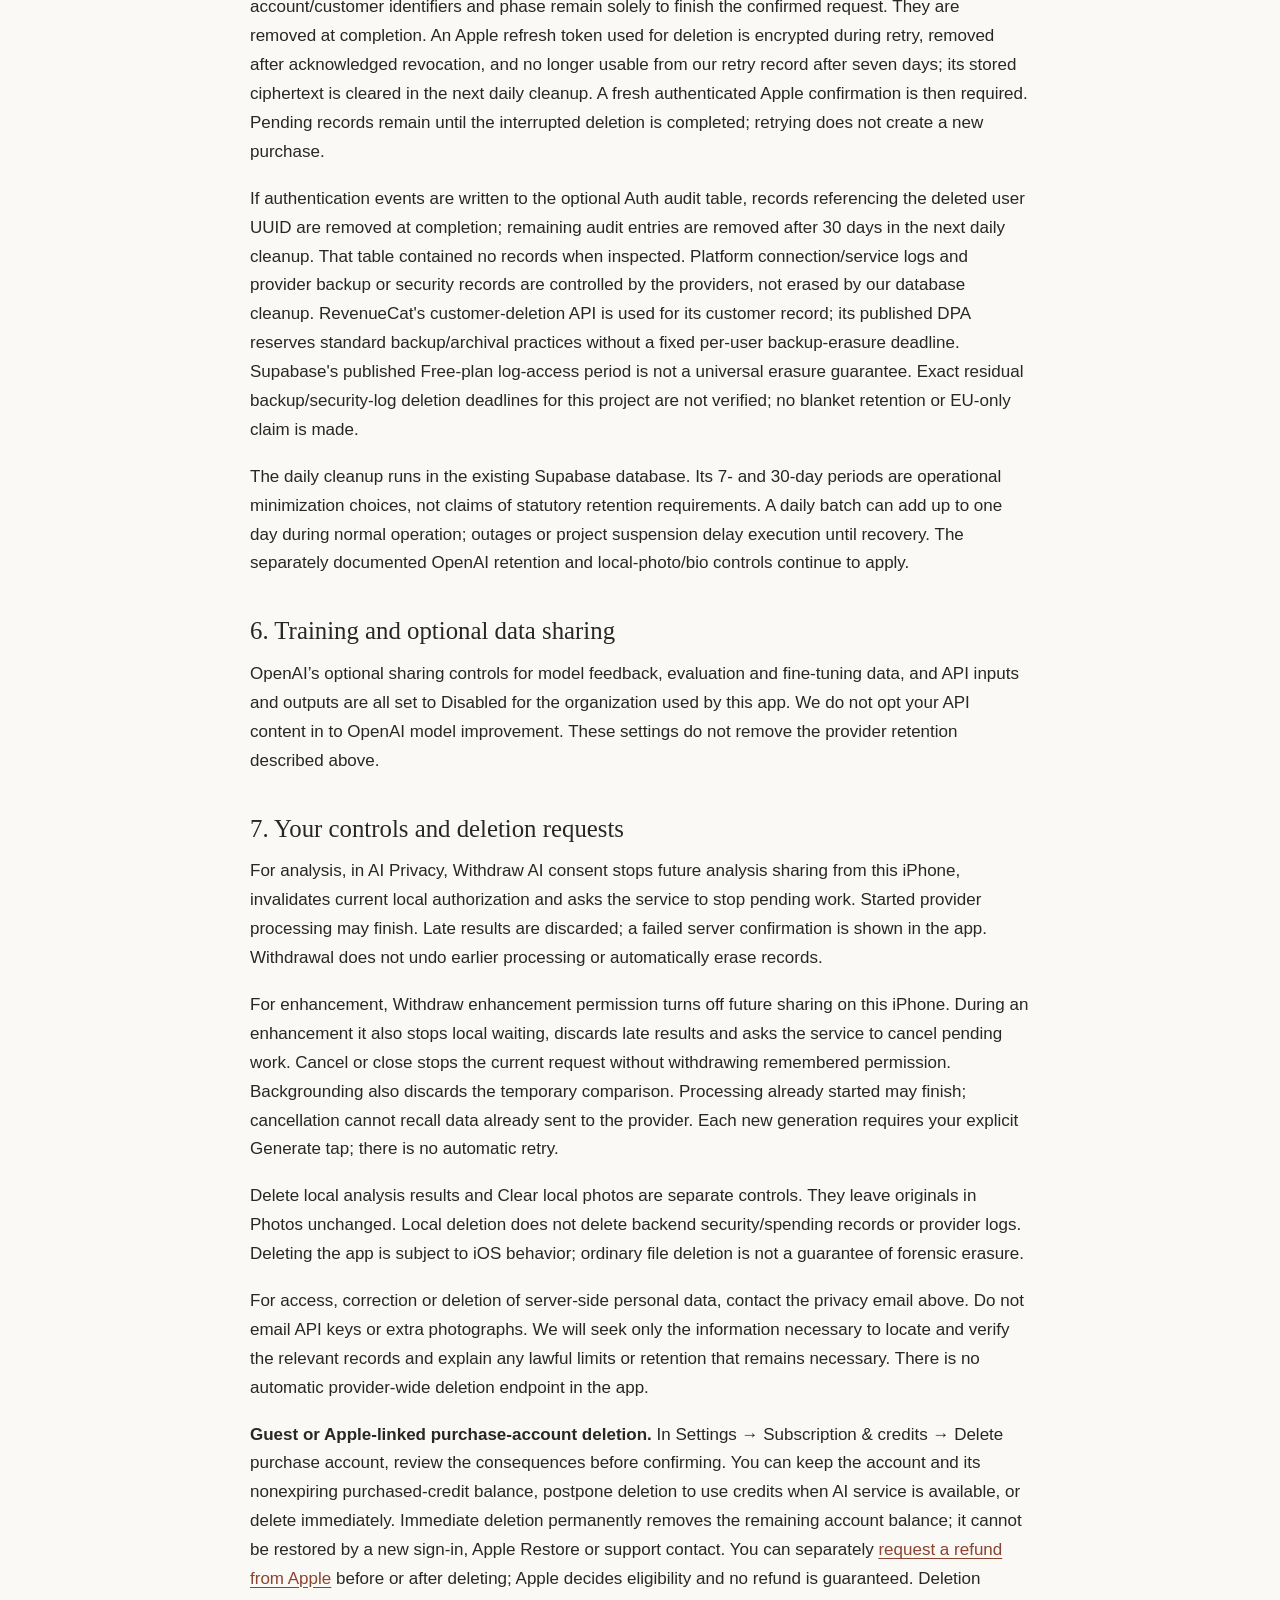
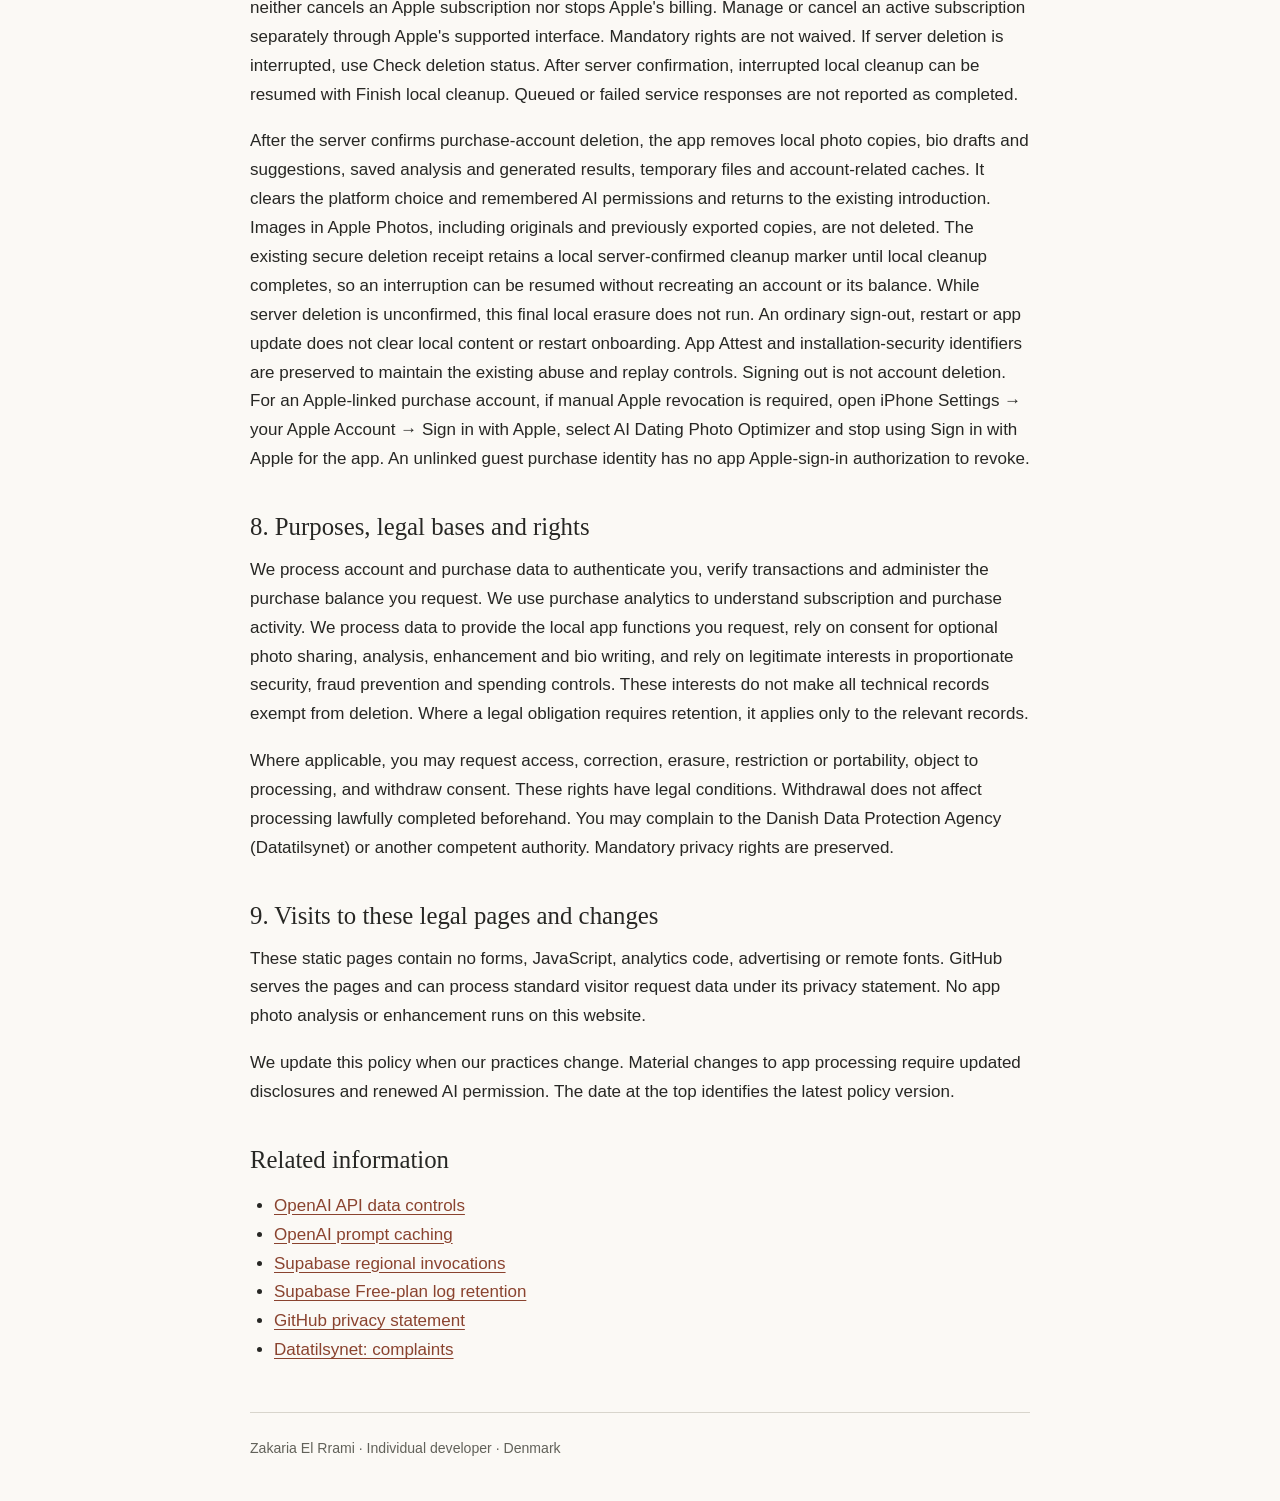
==== commit 5e3c664b: "Allow guest purchases and optional Apple account linking" ====
--- a/privacy.html
+++ b/privacy.html
@@ -12,12 +12,12 @@
   <header><div class="brand">AI Dating Photo Optimizer</div><nav aria-label="Legal pages"><a href="index.html">Overview</a><a href="privacy.html" aria-current="page">Privacy Policy</a><a href="terms.html">Terms of Use</a></nav></header>
   <main id="content">
     <h1>Privacy Policy</h1>
-<p>Last updated: 17 October 2026.</p>
+<p>Last updated: 28 October 2026.</p>
 <h2>1. Who is responsible</h2>
 <p>AI Dating Photo Optimizer is operated by Zakaria El Rrami, an individual developer in Denmark, who determines how the app&#x27;s personal data is used.</p>
 <p>Postal address: Holmbladsgade 63B, st. th., 2300 Copenhagen S, Denmark</p>
 <p>Privacy and support email: <a href="mailto:z68827163@gmail.com">z68827163@gmail.com</a></p>
-<p>This policy covers the iPhone app and these legal pages. The app is intended for adults aged 18 and over. Local photo management and locally saved drafts do not require an account. Sign in with Apple is required before purchasing subscriptions or image credits. The app does not collect your date of birth.</p>
+<p>This policy covers the iPhone app and these legal pages. The app is intended for adults aged 18 and over. A personal app account or Sign in with Apple is not required to purchase or use paid features. Local photo management and locally saved drafts remain available without purchasing. The app does not collect your date of birth.</p>
 <h2>2. Your photos on this iPhone</h2>
 <p>You can choose up to eight photographs using Apple&#x27;s system photo picker. Photo analysis requires 3–8 saved photos; a single saved photo is sufficient for enhancement. The app does not request general access to your photo library. Apple&#x27;s picker may retrieve a selected iCloud photograph.</p>
 <p>The app saves working JPEGs, previews, app-generated photo identifiers, dimensions, order and integrity hashes in protected storage on the iPhone. Source Photos identifiers are not saved. Location, capture-date and camera-identifying metadata are discarded. Photo, consent, result and App Attest installation files are protected and excluded from app backups. Your platform choice and onboarding preferences use the app&#x27;s existing iOS preferences storage.</p>
@@ -38,8 +38,10 @@
 <p>The existing operator, contact details, Supabase hosting and international-processing disclosures also apply to bio writing. The database is in Ireland; function and OpenAI processing are not limited to the EU. OpenAI abuse-monitoring logs normally last up to 30 days, subject to legal and safety exceptions. Our requests explicitly select in-memory prompt caching; OpenAI documents entries lasting up to one hour for that mode. This is separate from provider abuse-monitoring retention. Optional OpenAI training sharing is disabled. <code>store:false</code> does not promise zero retention.</p>
 <p>Bio permission is remembered until withdrawn in Bio privacy and must be renewed after material changes to provider, purpose or processing details. Granting permission does not generate text: each request requires an explicit Generate action. Photo-analysis and enhancement permissions remain separate. Withdrawal stops future bio submissions from this iPhone and requests cancellation of pending bio work. Already-started processing may finish; cancellation cannot recall data already sent. Late results are discarded. Delete local bio writing separately in Bio privacy. Local deletion and withdrawal do not erase server security/spending records, provider logs or text copied elsewhere.</p>
 <!-- M05 bio disclosure end -->
-<h2>3b. Apple sign-in, subscriptions and image credits</h2>
-<p>Sign in with Apple creates or recovers a purchase account through Supabase Auth. Apple supplies an app-specific identity and may supply an email address, including a private relay address. We do not request your name. Supabase processes the Apple identity, any supplied email address, authentication sessions and related security metadata. The app stores its sign-in session in a non-synchronizing, device-only Keychain item. Use the same Sign in with Apple identity to recover an existing account's server balance. Your Apple sign-in account and your App Store payment account may be different.</p>
+<h2>3b. Purchase identity, optional Apple sign-in, subscriptions and image credits</h2>
+<p>When you first choose a purchase or Restore Purchases, Supabase Auth creates a protected, pseudonymous purchase identity without asking you for a name, email address, password or Apple sign-in. The app reuses its saved session in a non-synchronizing, device-only Keychain item. Supabase processes this identifier, authentication sessions and related security metadata. This is pseudonymous processing, not a promise that your activity is anonymous.</p>
+<p>Sign in with Apple is optional in Settings. You may link it to your existing purchase identity without starting a purchase or receiving free credits. Apple supplies an app-specific identity and may supply an email address, including a private relay address; we do not request your name. Linking preserves the existing purchase identity and its remaining server balance. If that Apple identity is already linked to a different purchase account, a guest identity with purchases or a remaining balance is preserved rather than silently replaced or merged. After a fresh server check confirms that the guest identity is empty, optional sign-in may instead recover the existing Apple-linked account without merging balances. Use the same successfully linked Apple identity to recover its account on another device. Your Apple sign-in account and your App Store payment account may be different.</p>
+<p>Restore Purchases checks App Store subscription rights using the relevant App Store payment account. A verified Restore may reassign an existing paid-period allocation to the current purchase identity while preserving its quantity, use and original expiry; it does not create a new paid week or refill spent or deleted allowances. Verification of a completed Apple purchase, including a retry after a lost response, may reconcile the same transferred receipt without refilling older allocations or starting another payment. Finished consumable image-credit purchases are not automatically recoverable from Apple Restore alone. We can recover an existing remaining consumable allocation during Restore only when RevenueCat verifies the same transaction and that allocation still exists in our server ledger. Missing or previously deleted consumable credits are not reconstructed. If this device's saved guest session is no longer available and you did not successfully link Apple sign-in beforehand, recovery of the remaining consumable balance is not guaranteed. Optional linking provides recovery through the same account's server history; a support address alone is not a recovery method.</p>
 <p>We use RevenueCat to verify App Store subscriptions and consumable image-credit purchases. Our server assigns a stable, app-specific customer identifier linked to your Supabase account; this is pseudonymous, not anonymous. RevenueCat processes purchase and subscription history, product and transaction identifiers, purchase and expiration times, subscription status, and app/device context such as app and OS version, locale, currency and connection information. We use its purchase dashboard and analytics. The app does not send your photos, bio text, name or email address to RevenueCat as customer attributes. Automatic device-identifier collection and optional RevenueCat diagnostics are disabled, and no external advertising or analytics integration is enabled for this project. These settings do not stop the purchase processing described here.</p>
 <p>To verify the app's purchase environment and build and check purchase availability, our service also processes Apple's signed app transaction, which can include an app-transaction identifier and device-verification metadata. Our application code verifies this proof in request memory, does not store the raw proof in the purchase ledger or application logs, and does not send it to OpenAI. Environment-specific purchase verification timestamps are linked to the purchase account and removed when account deletion completes. Candidate-level operator spending and attempt totals contain no account or installation identifier; they remain while the service's operator spending controls are operated and are not a replacement for a customer's credit balance.</p>
 <p>Apple handles payment details. Our app and backend do not receive your payment-card number. Our private Supabase database records verified purchase periods, credit grants, quantities, expiry, reservations, delivered or returned credits, transaction sources and verification timestamps. Weekly allowances and purchased image credits are separate. Purchased credits do not expire and do not require an active subscription; weekly image credits are used first. Failed verification is shown as unavailable or as the last verified balance, rather than a new zero balance.</p>
@@ -57,7 +59,7 @@
 <p>Installation keys, replay counters, current AI-consent state and job/spending records support app verification, idempotent requests, cancellation and spending limits while an installation key remains active. For a billable AI job, a verified purchase account is linked to the App Attest installation through that job’s credit reservation. This account-to-job link is removed on completed account deletion. The underlying installation security and operator-cost records follow the separate criteria below. For a separately verified installation-erasure request, the operator retires the key, reconciles any active or uncertain job and retires any operator authorization tied to it, then removes that installation and its consent, job, challenge and individual-budget records. Global spending totals remain without an installation identifier. We do not claim that these records must be retained under a particular law. Completed enhancement and bio provider-request identifiers are cleared after 30 days in the next daily cleanup once a charge is resolved. Challenges expire after two minutes and are removed in the next daily cleanup, or earlier by existing opportunistic cleanup. Service outages or a paused project can delay scheduled work until service resumes.</p>
 <p>Supabase can retain connection and service logs, including IP, browser/client and request-status metadata. Its Free plan lists one-day API/database log retention; this is not a universal 24-hour erasure promise for every provider security record.</p>
 <p>OpenAI abuse-monitoring records normally last up to 30 days, with legal and safety exceptions. Analysis and bio requests explicitly use store:false and prompt_cache_retention:in_memory. OpenAI documents cache entries lasting up to one hour for that mode. Its general data-controls documentation also describes encrypted prompt-cache application state lasting up to 24 hours for supported models and organization settings. These cache descriptions are separate from abuse-monitoring retention; we do not promise that all provider copies disappear when an in-memory cache entry expires. Enhancement uses the direct Images edit API without a stored Responses conversation or Files API upload; standard OpenAI provider retention still applies. Neither setting guarantees zero retention.</p>
-<p>While you keep a purchase account, Supabase Auth holds the Apple identity, any supplied email and authentication sessions, and the private purchase ledger holds its customer mapping and credit history. These are needed to authenticate you, maintain nonexpiring purchased credits and prevent a Restore from resetting spent credits. Expired weekly-grant history with no job reference is removed 30 days after its period ends in the next daily cleanup; referenced grants remain only with the corresponding account/job history until account deletion. On completed account deletion, the Auth user and sessions, RevenueCat customer, Supabase-to-RevenueCat mapping, credit grants and reservations are removed. The app confirms RevenueCat's queued deletion by checking that the customer is no longer available before reporting completion.</p>
+<p>While you keep a purchase identity, Supabase Auth holds its pseudonymous identifier, authentication sessions and security metadata and, only if you choose Apple linking, the linked Apple identity and any supplied email. The private purchase ledger holds the customer mapping and credit history. These support authenticated purchase ownership, nonexpiring purchased credits and Restore without resetting spent credits. Expired weekly-grant history with no job reference is removed 30 days after its period ends in the next daily cleanup; referenced grants remain only with the corresponding account/job history until deletion. After a verified Restore or completed Apple purchase changes an allocation’s owner, completed job records belonging to the previous identity follow that identity’s existing retention criteria. If the moved allocation is later deleted, only its obsolete allocation reference is removed from those completed records; another identity’s job history is not erased by this deletion. On completed deletion of the guest or Apple-linked purchase identity, the Auth user and sessions, RevenueCat customer, Supabase-to-RevenueCat mapping, credit grants and reservations are removed. The app confirms RevenueCat's queued deletion by checking that the customer is no longer available before reporting completion.</p>
 <p>Two minimal records remain after purchase-account deletion. First, a keyed fingerprint of the verified Apple store transaction/product identity (and paid period for a subscription) prevents the same historical purchase from granting credits again. It contains no Apple subject, email, Supabase UUID, RevenueCat customer ID, credit quantity or spent balance. It is pseudonymous rather than claimed anonymous. A subscription-period fingerprint is removed after that period ends in the next daily cleanup. A nonexpiring consumable fingerprint remains only while this app/environment's purchase reconciliation can accept that historical transaction; it is deleted when that purchase-processing catalog is permanently retired. This is an operational replay-protection criterion, not an invented legal accounting obligation.</p>
 <p>Second, an unlinked receipt hash, completion time and manual-Apple-revocation flag remain for 30 days after completion and are removed in the next daily cleanup. They allow confirmation after a lost final response and cannot restore an account or credits. While deletion is unfinished, the required account/customer identifiers and phase remain solely to finish the confirmed request. They are removed at completion. An Apple refresh token used for deletion is encrypted during retry, removed after acknowledged revocation, and no longer usable from our retry record after seven days; its stored ciphertext is cleared in the next daily cleanup. A fresh authenticated Apple confirmation is then required. Pending records remain until the interrupted deletion is completed; retrying does not create a new purchase.</p>
 <p>If authentication events are written to the optional Auth audit table, records referencing the deleted user UUID are removed at completion; remaining audit entries are removed after 30 days in the next daily cleanup. That table contained no records when inspected. Platform connection/service logs and provider backup or security records are controlled by the providers, not erased by our database cleanup. RevenueCat's customer-deletion API is used for its customer record; its published DPA reserves standard backup/archival practices without a fixed per-user backup-erasure deadline. Supabase's published Free-plan log-access period is not a universal erasure guarantee. Exact residual backup/security-log deletion deadlines for this project are not verified; no blanket retention or EU-only claim is made.</p>
@@ -69,8 +71,8 @@
 <p>For enhancement, Withdraw enhancement permission turns off future sharing on this iPhone. During an enhancement it also stops local waiting, discards late results and asks the service to cancel pending work. Cancel or close stops the current request without withdrawing remembered permission. Backgrounding also discards the temporary comparison. Processing already started may finish; cancellation cannot recall data already sent to the provider. Each new generation requires your explicit Generate tap; there is no automatic retry.</p>
 <p>Delete local analysis results and Clear local photos are separate controls. They leave originals in Photos unchanged. Local deletion does not delete backend security/spending records or provider logs. Deleting the app is subject to iOS behavior; ordinary file deletion is not a guarantee of forensic erasure.</p>
 <p>For access, correction or deletion of server-side personal data, contact the privacy email above. Do not email API keys or extra photographs. We will seek only the information necessary to locate and verify the relevant records and explain any lawful limits or retention that remains necessary. There is no automatic provider-wide deletion endpoint in the app.</p>
-<p><strong>Purchase-account deletion.</strong> In Settings → Subscription &amp; credits → Delete purchase account, review the consequences before confirming. You can keep the account and its nonexpiring purchased-credit balance, postpone deletion to use credits when AI service is available, or delete immediately. Immediate deletion permanently removes the remaining account balance; it cannot be restored by a new sign-in, Apple Restore or support contact. You can separately <a href="https://reportaproblem.apple.com/">request a refund from Apple</a> before or after deleting; Apple decides eligibility and no refund is guaranteed. Deletion neither cancels an Apple subscription nor stops Apple's billing. Manage or cancel an active subscription separately through Apple's supported interface. Mandatory rights are not waived. If server deletion is interrupted, use Check deletion status. After server confirmation, interrupted local cleanup can be resumed with Finish local cleanup. Queued or failed service responses are not reported as completed.</p>
-<p>After the server confirms purchase-account deletion, the app removes local photo copies, bio drafts and suggestions, saved analysis and generated results, temporary files and account-related caches. It clears the platform choice and remembered AI permissions and returns to the existing introduction. Images in Apple Photos, including originals and previously exported copies, are not deleted. The existing secure deletion receipt retains a local server-confirmed cleanup marker until local cleanup completes, so an interruption can be resumed without recreating an account or its balance. While server deletion is unconfirmed, this final local erasure does not run. An ordinary sign-out, restart or app update does not clear local content or restart onboarding. App Attest and installation-security identifiers are preserved to maintain the existing abuse and replay controls. Signing out is not account deletion. If manual Apple revocation is required, open iPhone Settings → your Apple Account → Sign in with Apple, select AI Dating Photo Optimizer and stop using Sign in with Apple for the app.</p>
+<p><strong>Guest or Apple-linked purchase-account deletion.</strong> In Settings → Subscription &amp; credits → Delete purchase account, review the consequences before confirming. You can keep the account and its nonexpiring purchased-credit balance, postpone deletion to use credits when AI service is available, or delete immediately. Immediate deletion permanently removes the remaining account balance; it cannot be restored by a new sign-in, Apple Restore or support contact. You can separately <a href="https://reportaproblem.apple.com/">request a refund from Apple</a> before or after deleting; Apple decides eligibility and no refund is guaranteed. Deletion neither cancels an Apple subscription nor stops Apple's billing. Manage or cancel an active subscription separately through Apple's supported interface. Mandatory rights are not waived. If server deletion is interrupted, use Check deletion status. After server confirmation, interrupted local cleanup can be resumed with Finish local cleanup. Queued or failed service responses are not reported as completed.</p>
+<p>After the server confirms purchase-account deletion, the app removes local photo copies, bio drafts and suggestions, saved analysis and generated results, temporary files and account-related caches. It clears the platform choice and remembered AI permissions and returns to the existing introduction. Images in Apple Photos, including originals and previously exported copies, are not deleted. The existing secure deletion receipt retains a local server-confirmed cleanup marker until local cleanup completes, so an interruption can be resumed without recreating an account or its balance. While server deletion is unconfirmed, this final local erasure does not run. An ordinary sign-out, restart or app update does not clear local content or restart onboarding. App Attest and installation-security identifiers are preserved to maintain the existing abuse and replay controls. Signing out is not account deletion. For an Apple-linked purchase account, if manual Apple revocation is required, open iPhone Settings → your Apple Account → Sign in with Apple, select AI Dating Photo Optimizer and stop using Sign in with Apple for the app. An unlinked guest purchase identity has no app Apple-sign-in authorization to revoke.</p>
 <h2>8. Purposes, legal bases and rights</h2>
 <p>We process account and purchase data to authenticate you, verify transactions and administer the purchase balance you request. We use purchase analytics to understand subscription and purchase activity. We process data to provide the local app functions you request, rely on consent for optional photo sharing, analysis, enhancement and bio writing, and rely on legitimate interests in proportionate security, fraud prevention and spending controls. These interests do not make all technical records exempt from deletion. Where a legal obligation requires retention, it applies only to the relevant records.</p>
 <p>Where applicable, you may request access, correction, erasure, restriction or portability, object to processing, and withdraw consent. These rights have legal conditions. Withdrawal does not affect processing lawfully completed beforehand. You may complain to the Danish Data Protection Agency (Datatilsynet) or another competent authority. Mandatory privacy rights are preserved.</p>
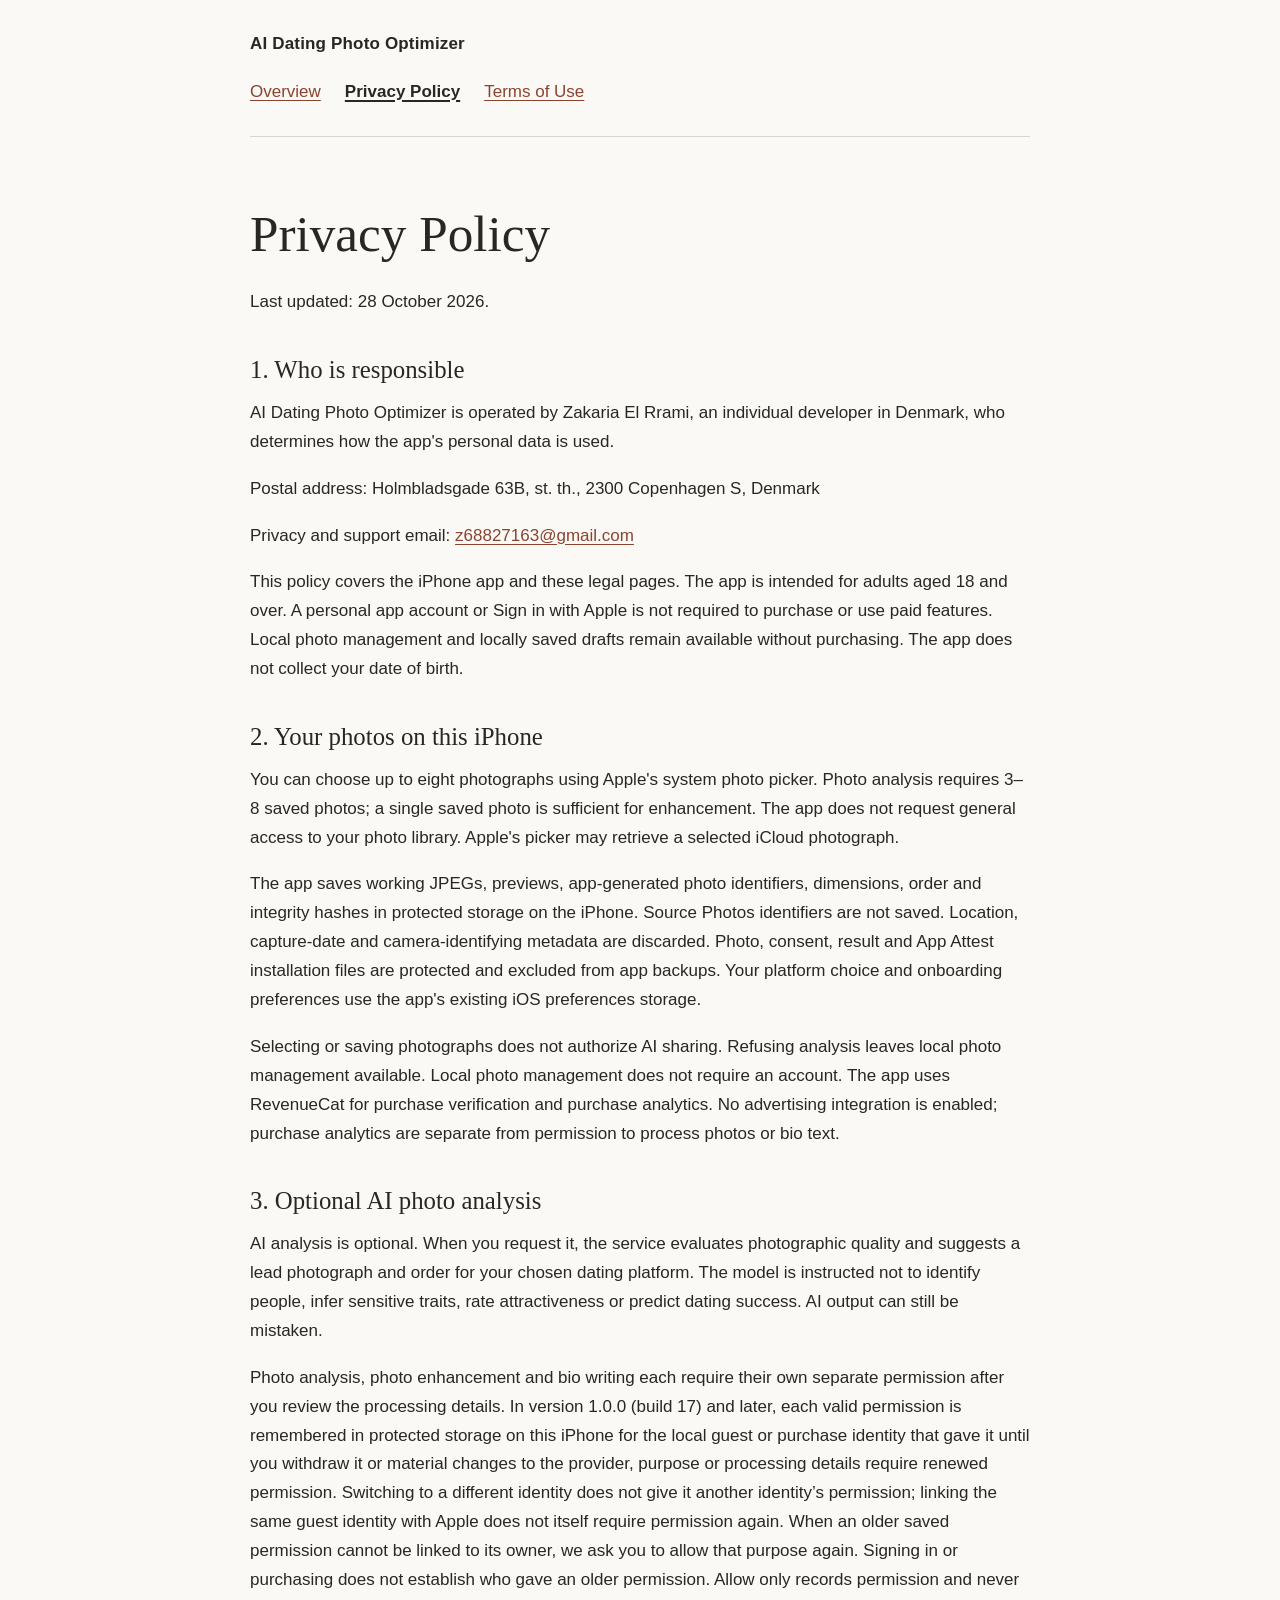
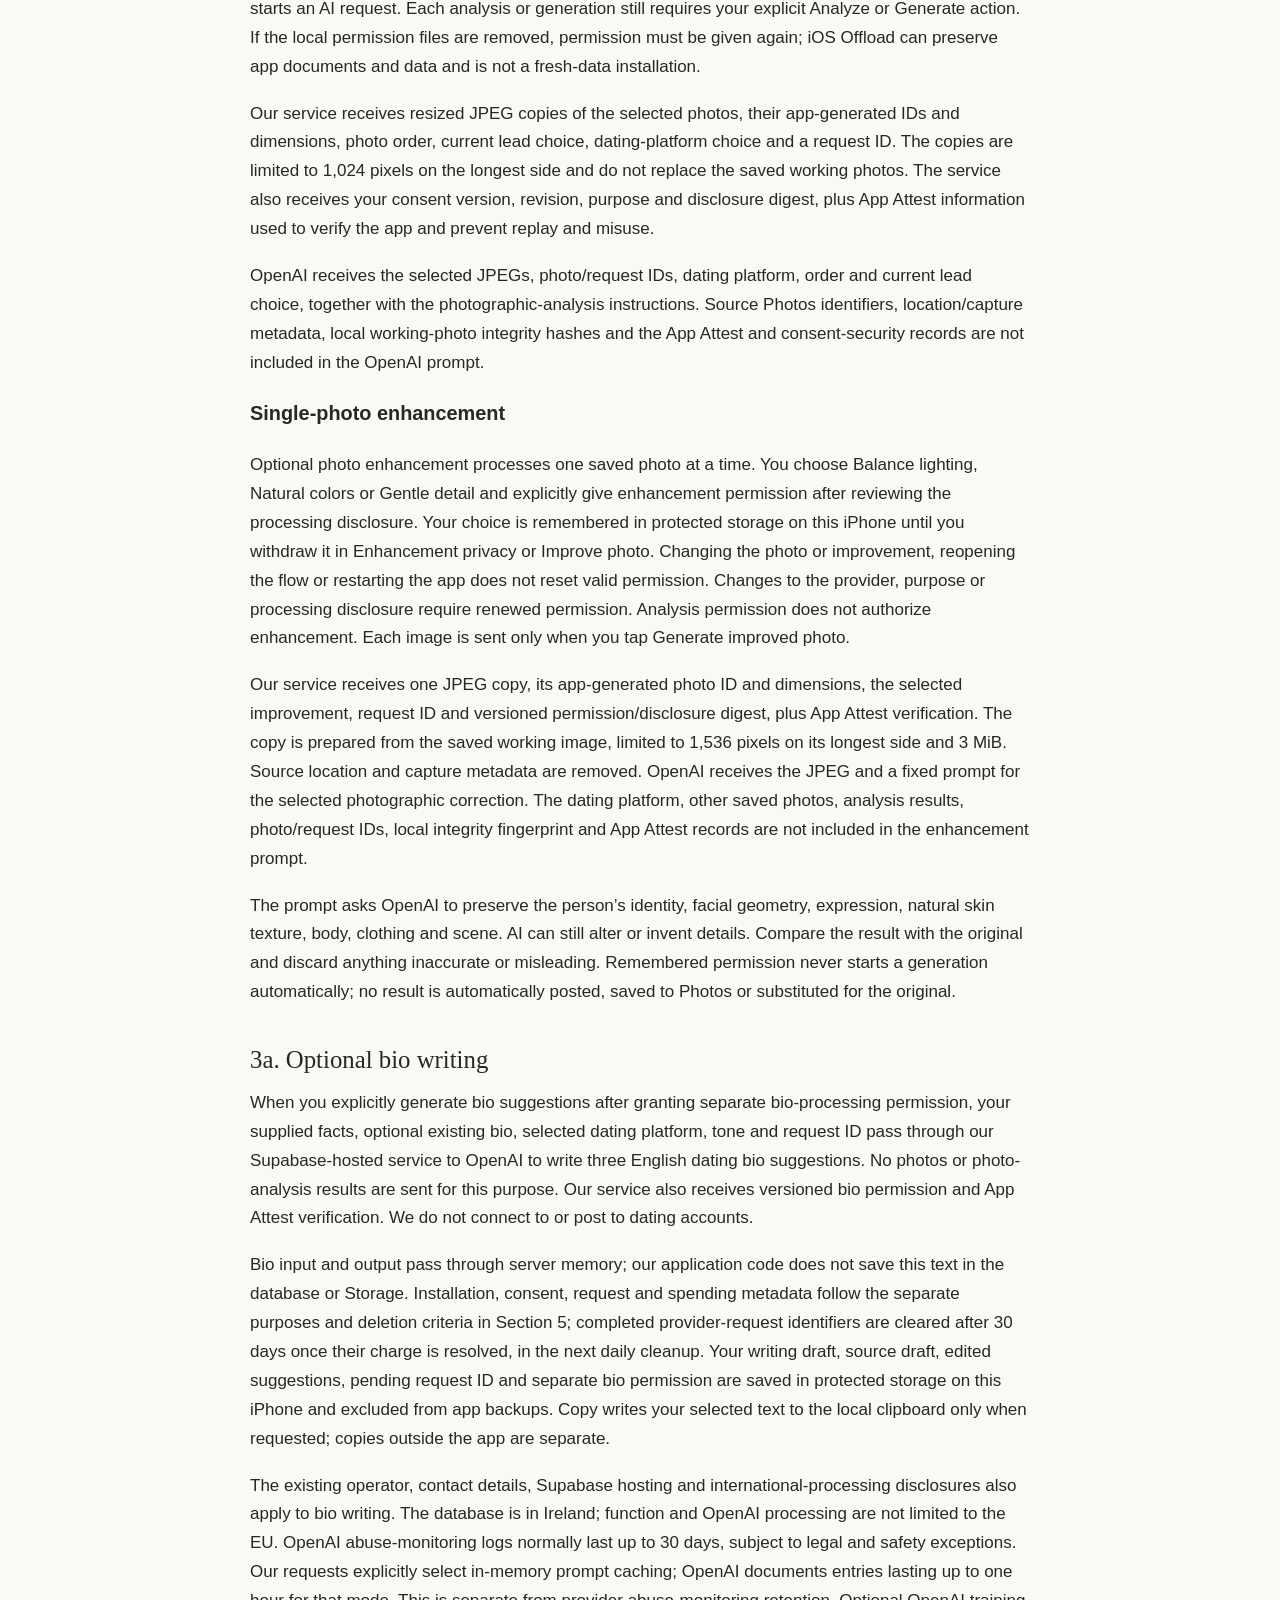
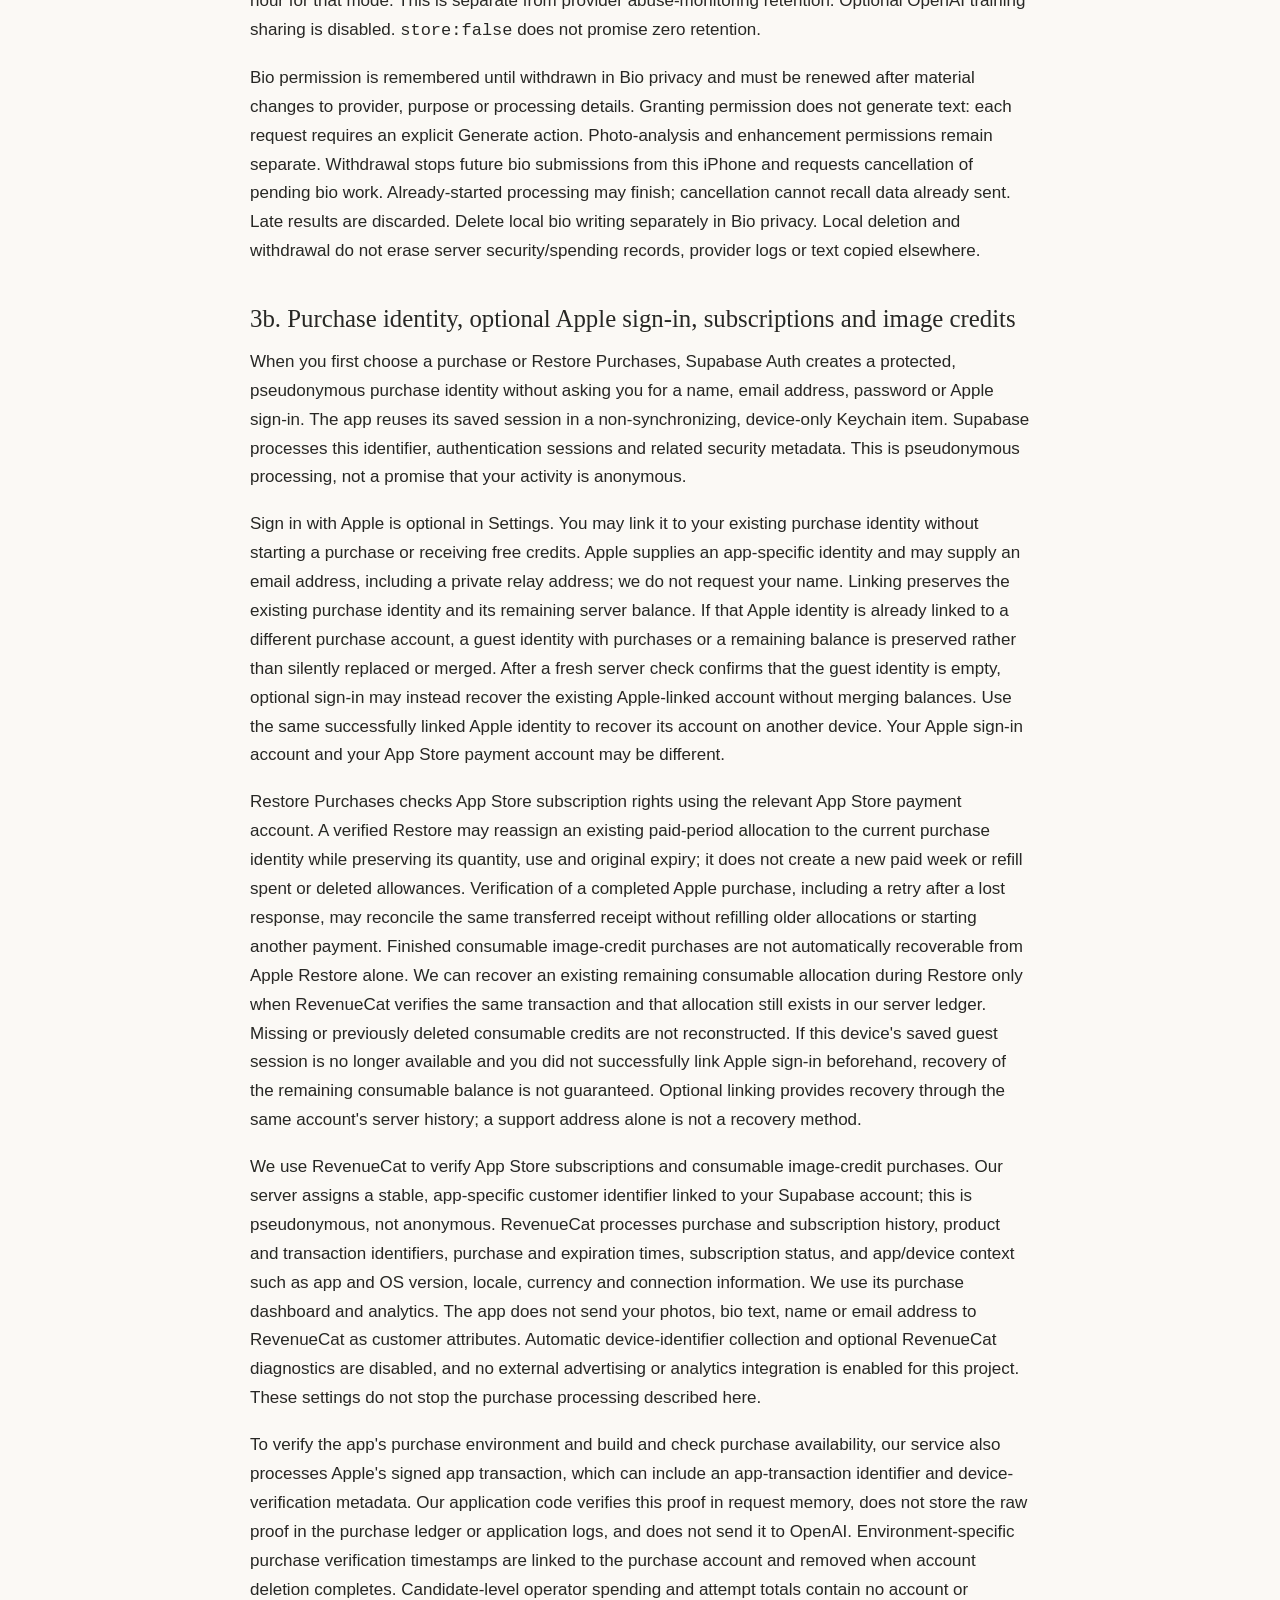
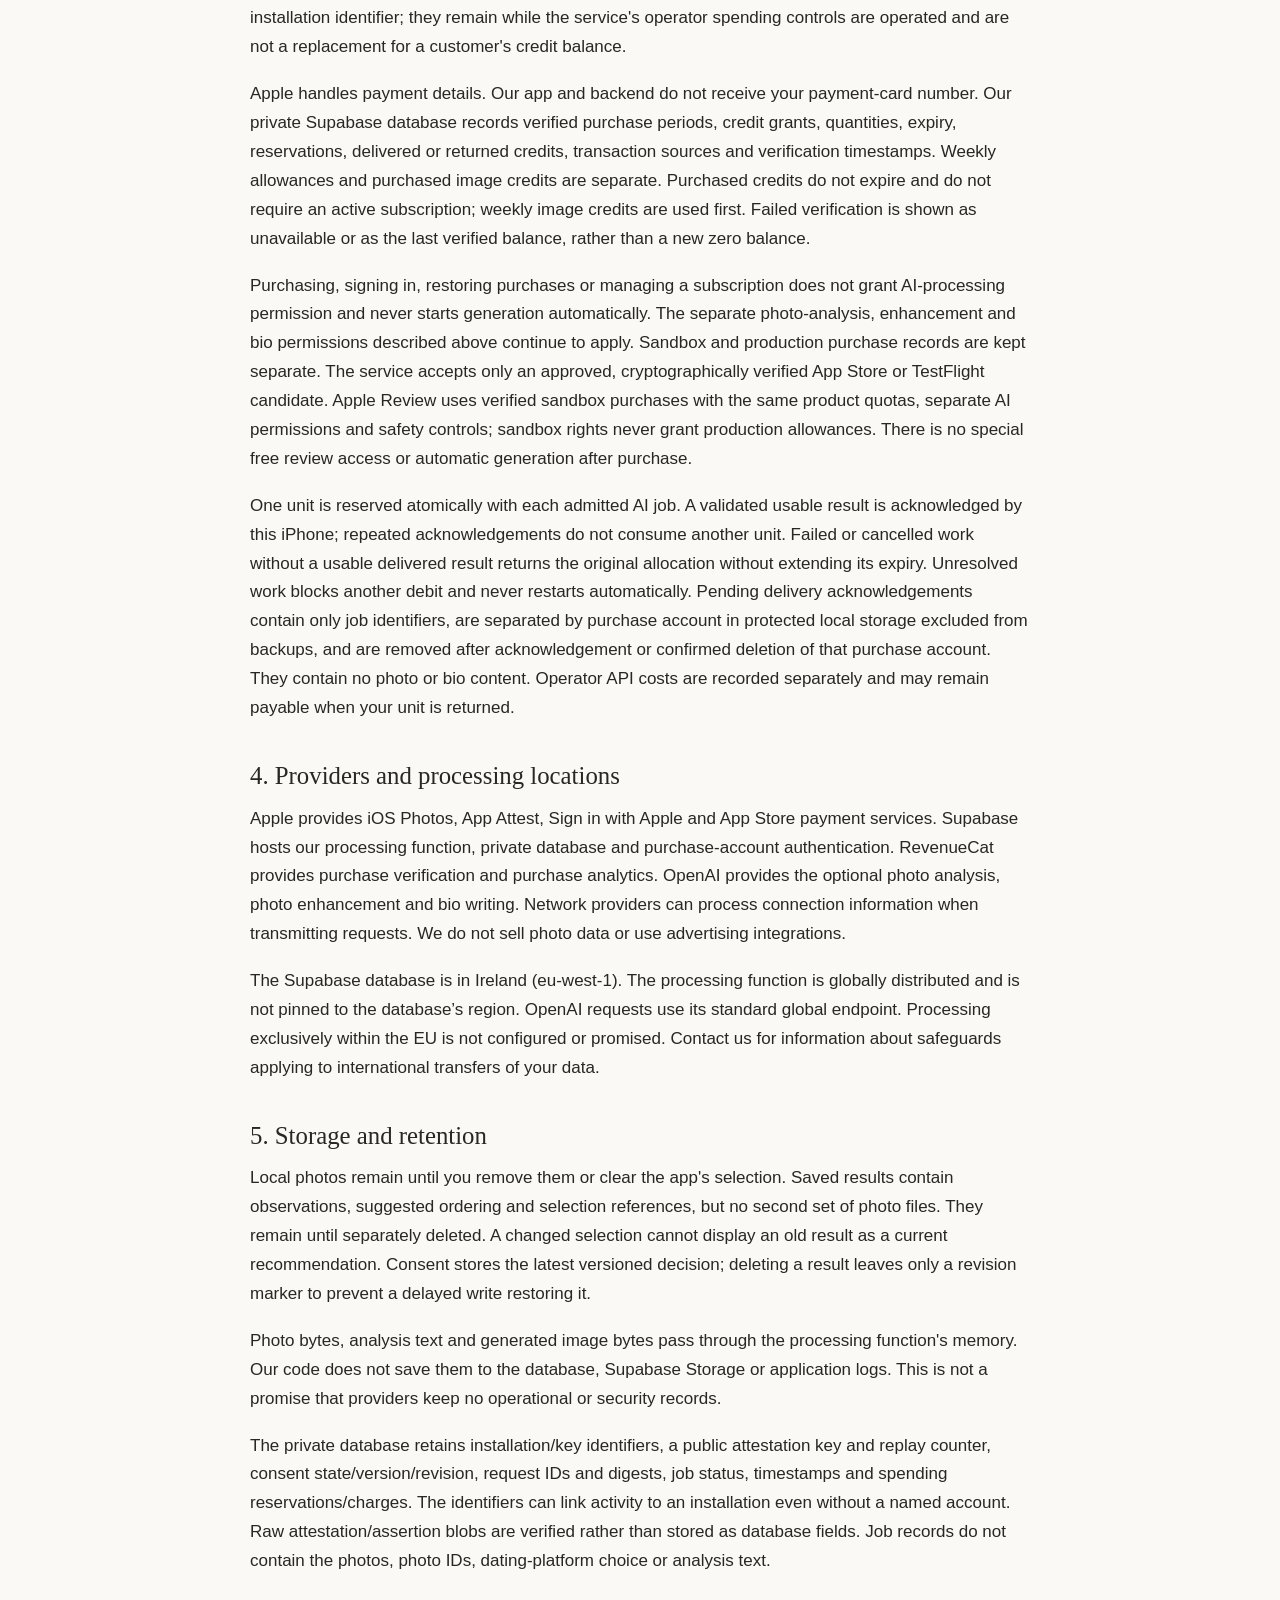
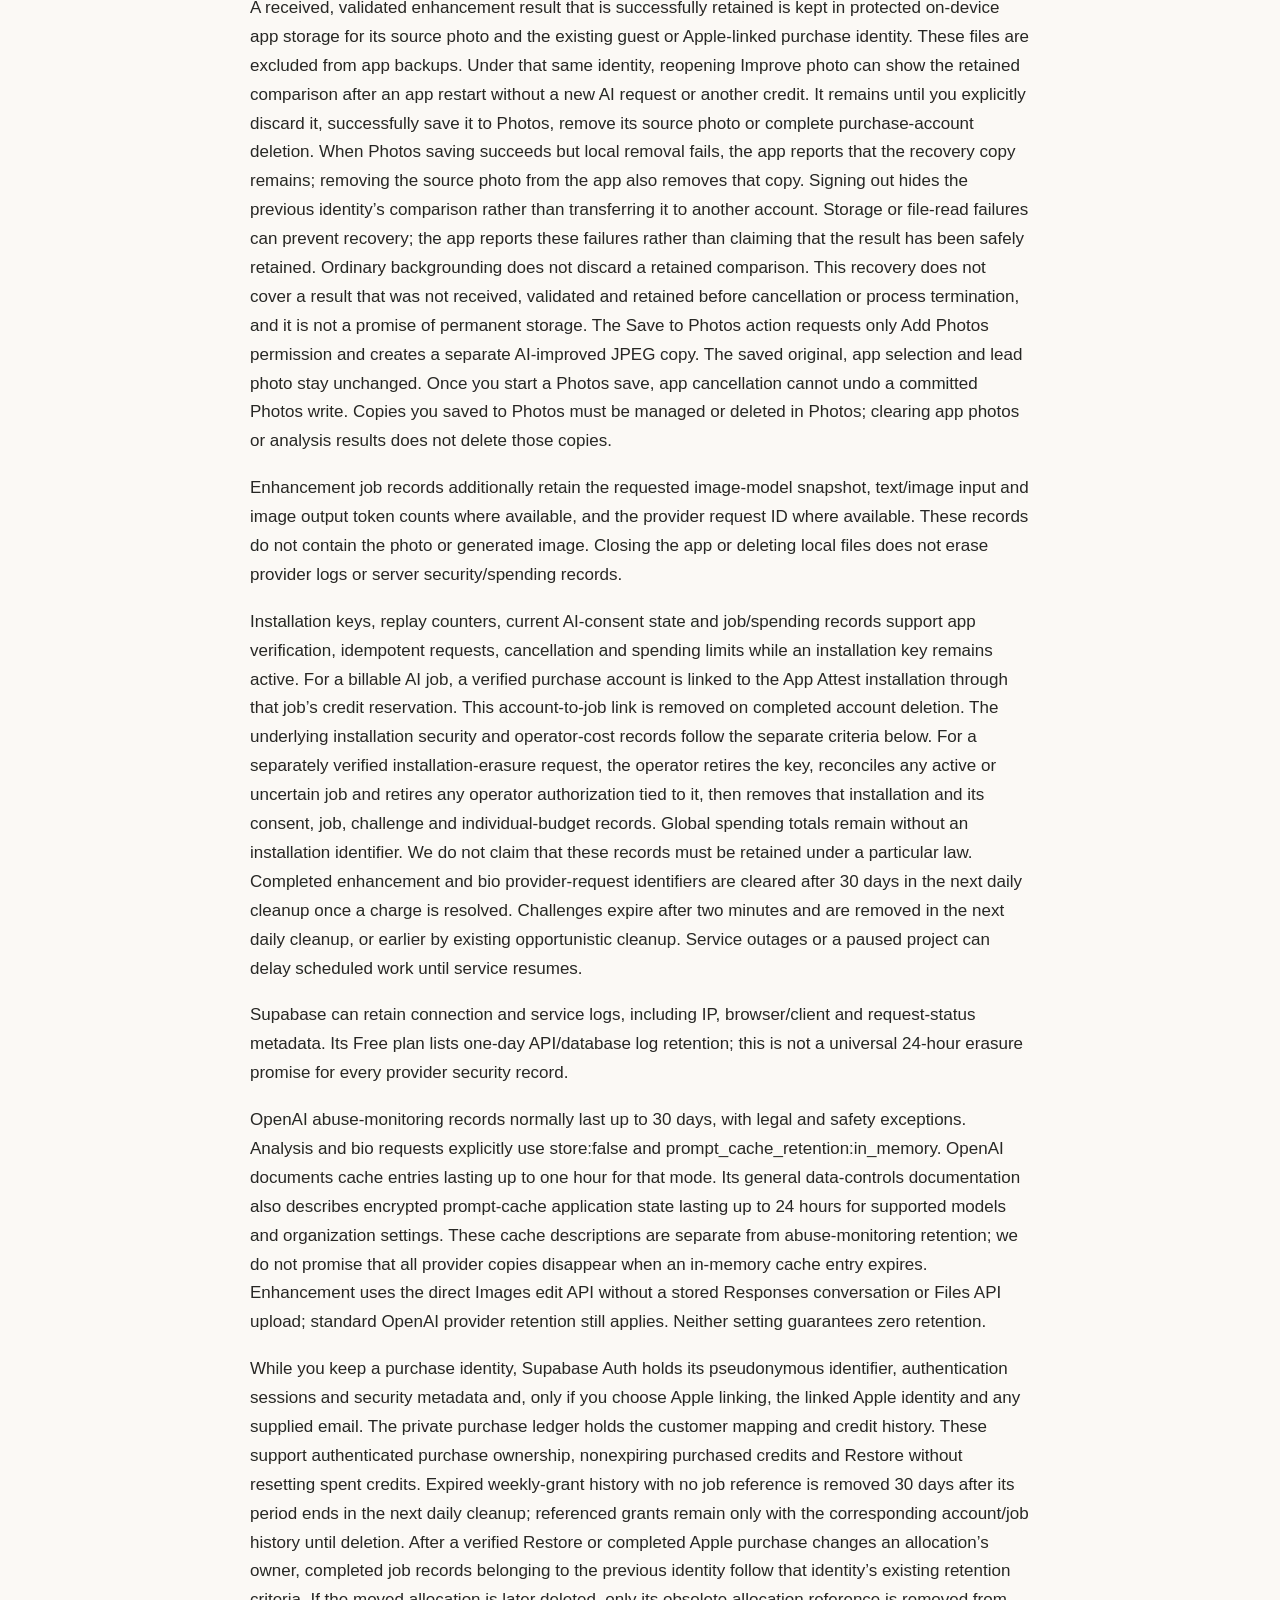
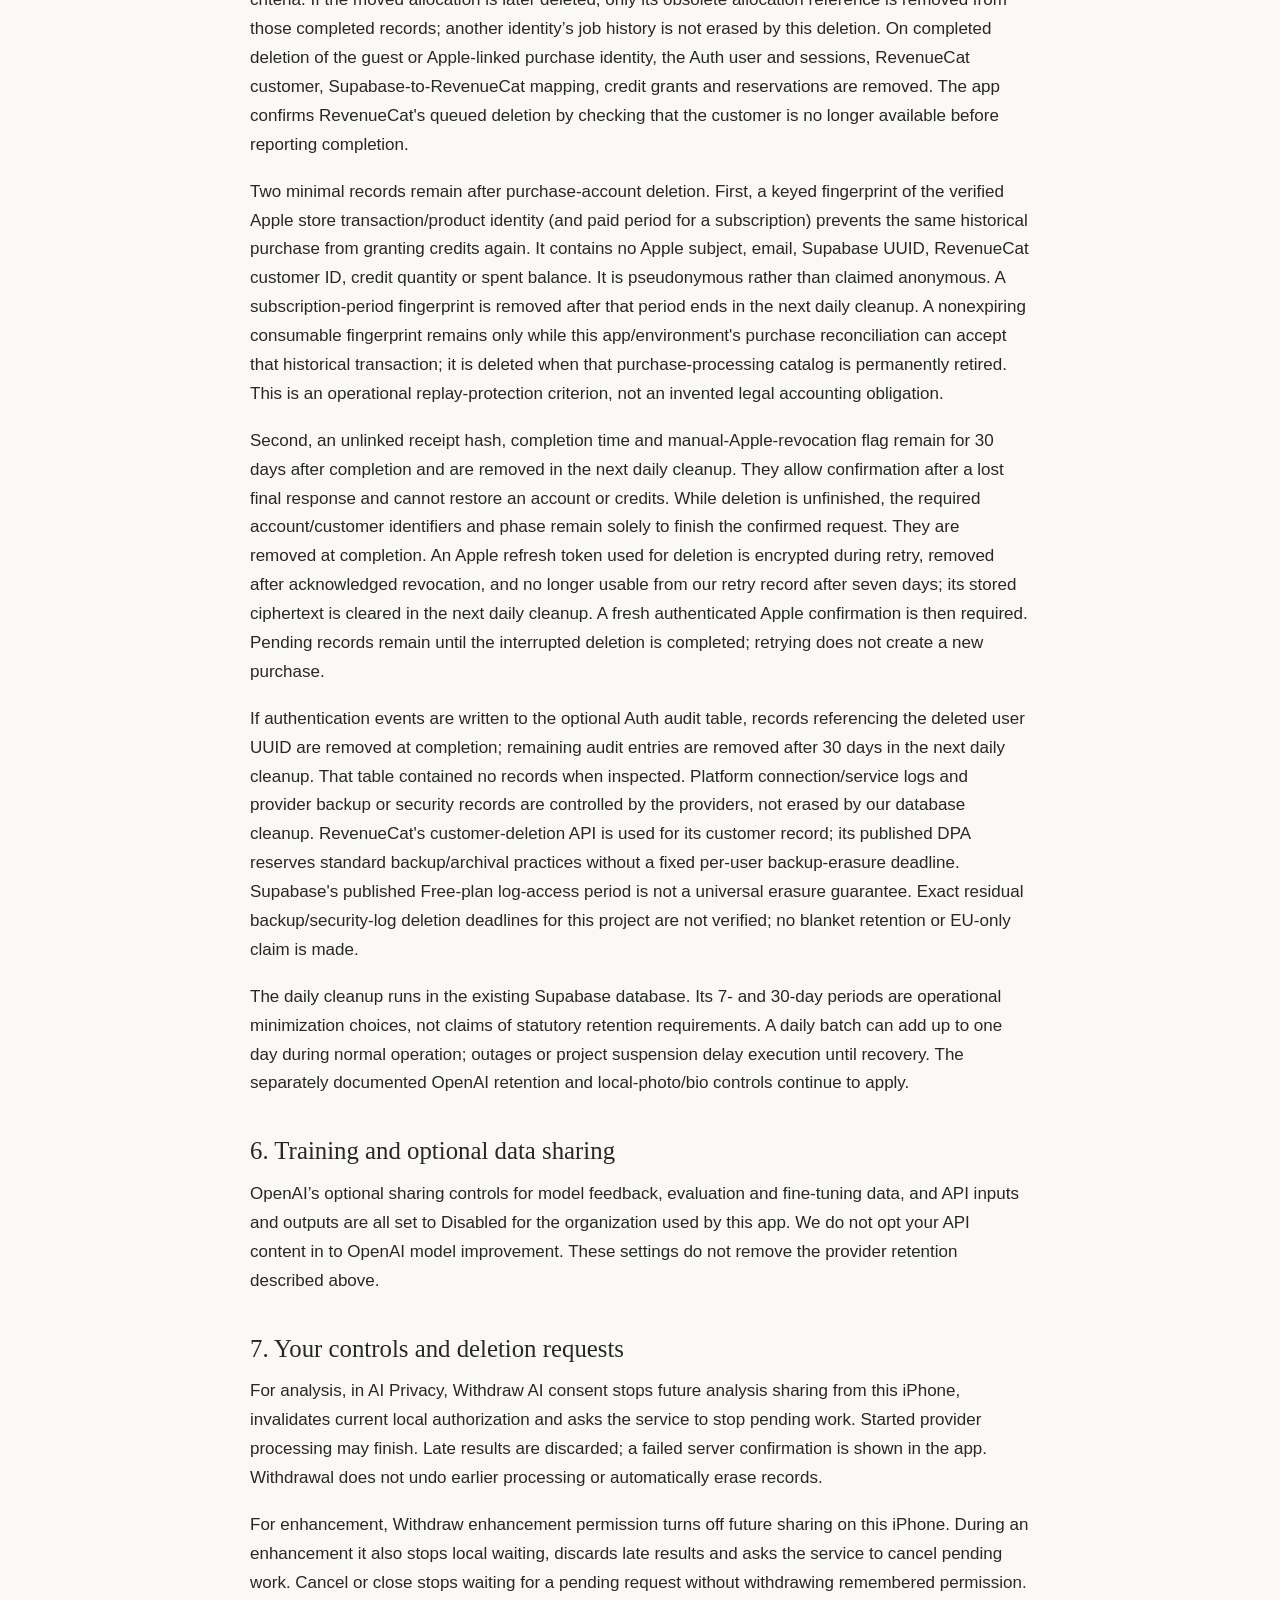
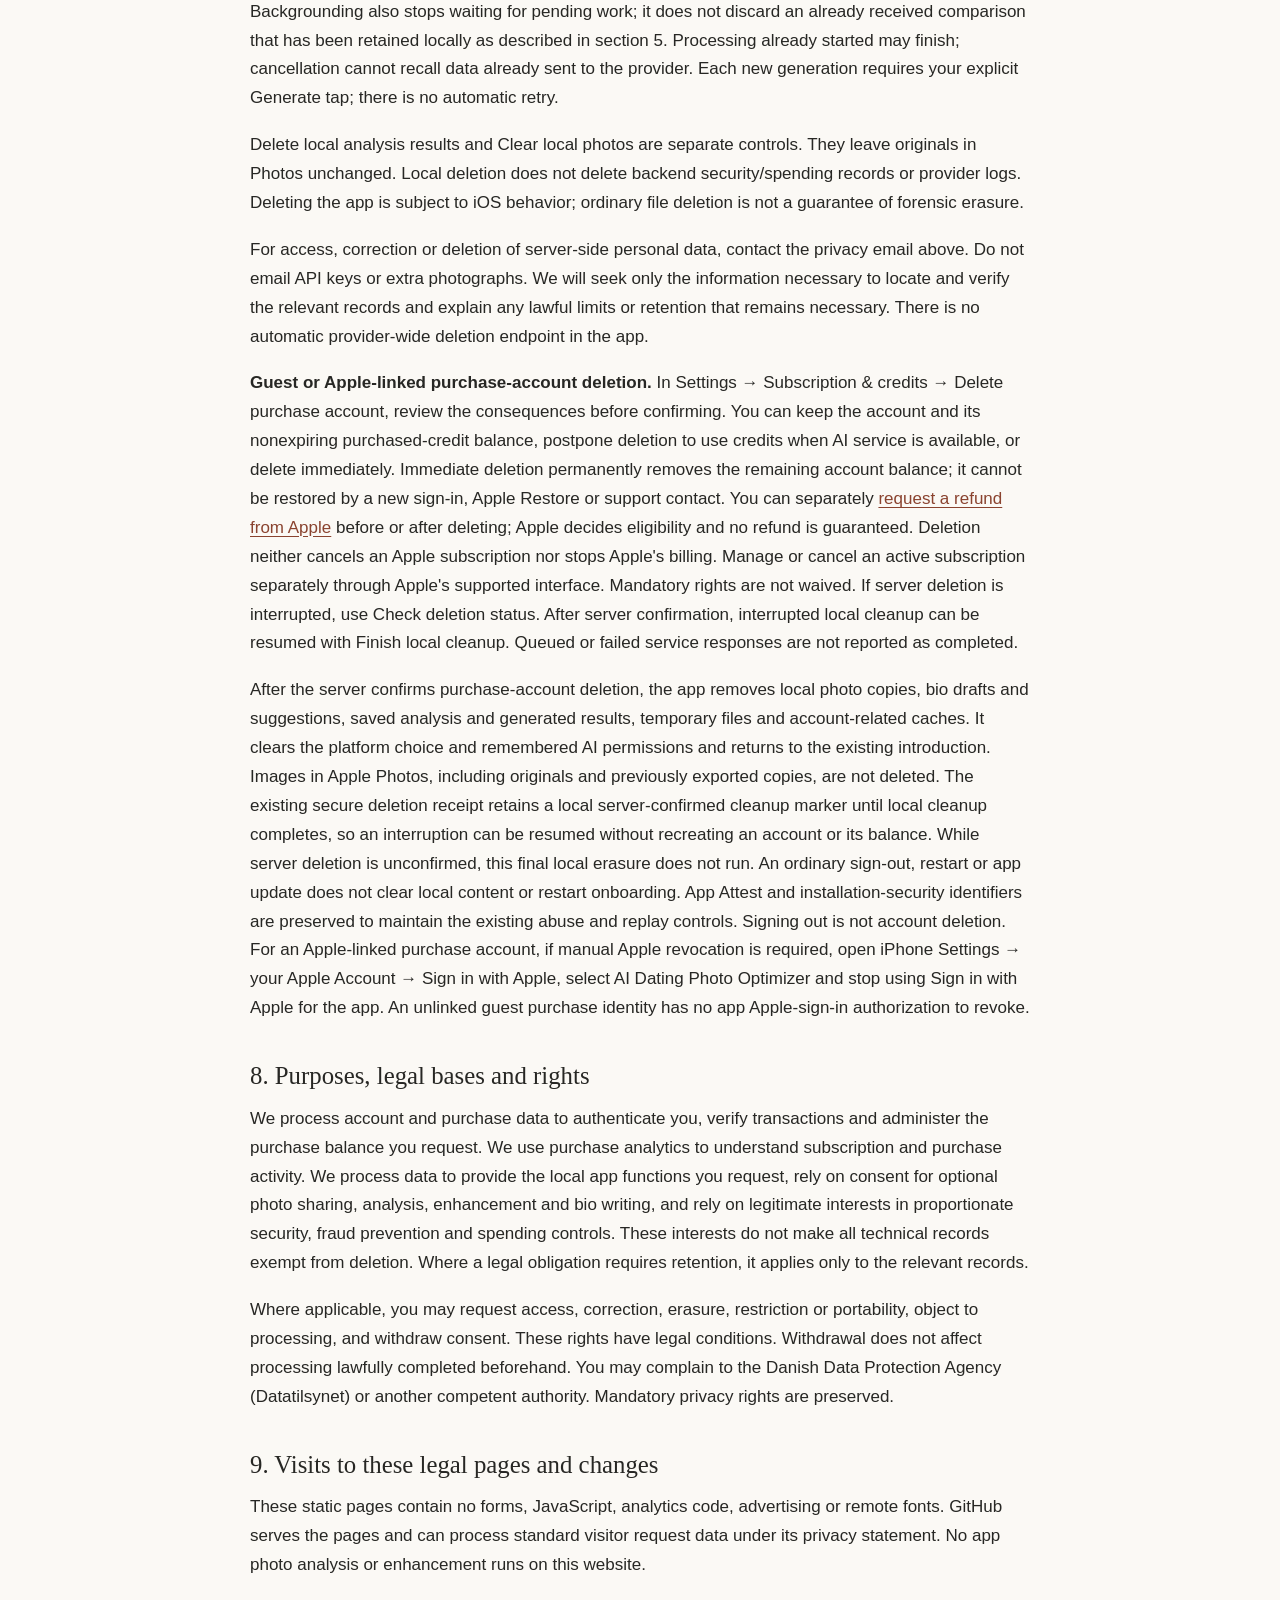
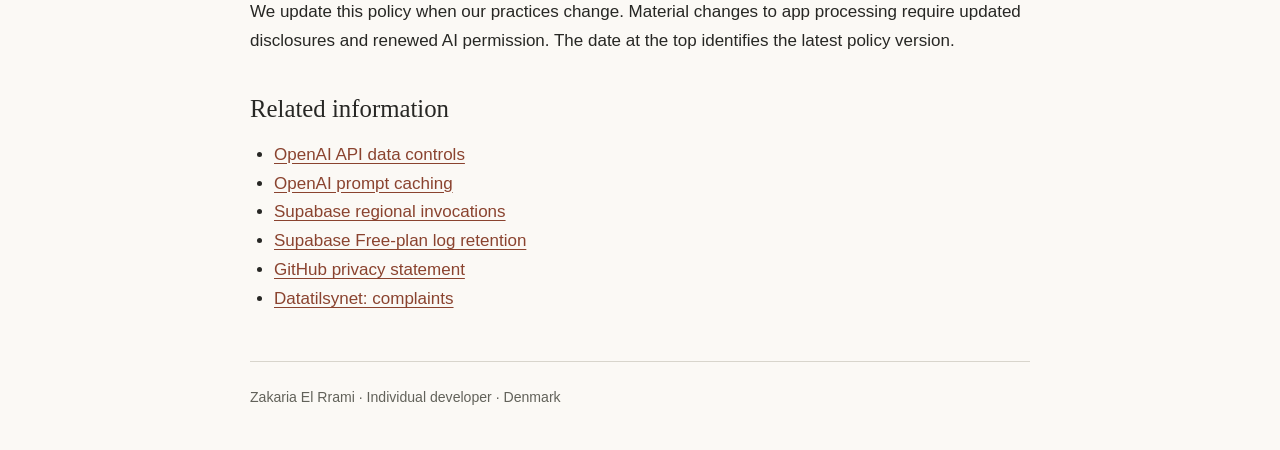
==== commit 00255457: "Publish reviewed remembered permissions and local received-result recovery" ====
--- a/privacy.html
+++ b/privacy.html
@@ -24,7 +24,7 @@
 <p>Selecting or saving photographs does not authorize AI sharing. Refusing analysis leaves local photo management available. Local photo management does not require an account. The app uses RevenueCat for purchase verification and purchase analytics. No advertising integration is enabled; purchase analytics are separate from permission to process photos or bio text.</p>
 <h2>3. Optional AI photo analysis</h2>
 <p>AI analysis is optional. When you request it, the service evaluates photographic quality and suggests a lead photograph and order for your chosen dating platform. The model is instructed not to identify people, infer sensitive traits, rate attractiveness or predict dating success. AI output can still be mistaken.</p>
-<p>Before each request, you must review the verified processing details and actively check the OpenAI sharing checkbox. The checkbox starts unchecked. A saved choice never automatically starts a new analysis. Material changes to the processing details require a new choice.</p>
+<p>Photo analysis, photo enhancement and bio writing each require their own separate permission after you review the processing details. In version 1.0.0 (build 17) and later, each valid permission is remembered in protected storage on this iPhone for the local guest or purchase identity that gave it until you withdraw it or material changes to the provider, purpose or processing details require renewed permission. Switching to a different identity does not give it another identity’s permission; linking the same guest identity with Apple does not itself require permission again. When an older saved permission cannot be linked to its owner, we ask you to allow that purpose again. Signing in or purchasing does not establish who gave an older permission. Allow only records permission and never starts an AI request. Each analysis or generation still requires your explicit Analyze or Generate action. If the local permission files are removed, permission must be given again; iOS Offload can preserve app documents and data and is not a fresh-data installation.</p>
 <p>Our service receives resized JPEG copies of the selected photos, their app-generated IDs and dimensions, photo order, current lead choice, dating-platform choice and a request ID. The copies are limited to 1,024 pixels on the longest side and do not replace the saved working photos. The service also receives your consent version, revision, purpose and disclosure digest, plus App Attest information used to verify the app and prevent replay and misuse.</p>
 <p>OpenAI receives the selected JPEGs, photo/request IDs, dating platform, order and current lead choice, together with the photographic-analysis instructions. Source Photos identifiers, location/capture metadata, local working-photo integrity hashes and the App Attest and consent-security records are not included in the OpenAI prompt.</p>
 <h3>Single-photo enhancement</h3>
@@ -54,7 +54,7 @@
 <p>Local photos remain until you remove them or clear the app&#x27;s selection. Saved results contain observations, suggested ordering and selection references, but no second set of photo files. They remain until separately deleted. A changed selection cannot display an old result as a current recommendation. Consent stores the latest versioned decision; deleting a result leaves only a revision marker to prevent a delayed write restoring it.</p>
 <p>Photo bytes, analysis text and generated image bytes pass through the processing function&#x27;s memory. Our code does not save them to the database, Supabase Storage or application logs. This is not a promise that providers keep no operational or security records.</p>
 <p>The private database retains installation/key identifiers, a public attestation key and replay counter, consent state/version/revision, request IDs and digests, job status, timestamps and spending reservations/charges. The identifiers can link activity to an installation even without a named account. Raw attestation/assertion blobs are verified rather than stored as database fields. Job records do not contain the photos, photo IDs, dating-platform choice or analysis text.</p>
-<p>Enhancement comparisons are temporary in device memory and are discarded when you close or discard the flow, background the app or lose access to protected data. The Save AI improved action requests only Add Photos permission and creates a separate AI-improved JPEG copy. The saved original, app selection and lead photo stay unchanged. Once you start a Photos save, app cancellation cannot undo a committed Photos write. Copies you saved to Photos must be managed or deleted in Photos; clearing app photos or analysis results does not delete those copies.</p>
+<p>A received, validated enhancement result that is successfully retained is kept in protected on-device app storage for its source photo and the existing guest or Apple-linked purchase identity. These files are excluded from app backups. Under that same identity, reopening Improve photo can show the retained comparison after an app restart without a new AI request or another credit. It remains until you explicitly discard it, successfully save it to Photos, remove its source photo or complete purchase-account deletion. When Photos saving succeeds but local removal fails, the app reports that the recovery copy remains; removing the source photo from the app also removes that copy. Signing out hides the previous identity’s comparison rather than transferring it to another account. Storage or file-read failures can prevent recovery; the app reports these failures rather than claiming that the result has been safely retained. Ordinary backgrounding does not discard a retained comparison. This recovery does not cover a result that was not received, validated and retained before cancellation or process termination, and it is not a promise of permanent storage. The Save to Photos action requests only Add Photos permission and creates a separate AI-improved JPEG copy. The saved original, app selection and lead photo stay unchanged. Once you start a Photos save, app cancellation cannot undo a committed Photos write. Copies you saved to Photos must be managed or deleted in Photos; clearing app photos or analysis results does not delete those copies.</p>
 <p>Enhancement job records additionally retain the requested image-model snapshot, text/image input and image output token counts where available, and the provider request ID where available. These records do not contain the photo or generated image. Closing the app or deleting local files does not erase provider logs or server security/spending records.</p>
 <p>Installation keys, replay counters, current AI-consent state and job/spending records support app verification, idempotent requests, cancellation and spending limits while an installation key remains active. For a billable AI job, a verified purchase account is linked to the App Attest installation through that job’s credit reservation. This account-to-job link is removed on completed account deletion. The underlying installation security and operator-cost records follow the separate criteria below. For a separately verified installation-erasure request, the operator retires the key, reconciles any active or uncertain job and retires any operator authorization tied to it, then removes that installation and its consent, job, challenge and individual-budget records. Global spending totals remain without an installation identifier. We do not claim that these records must be retained under a particular law. Completed enhancement and bio provider-request identifiers are cleared after 30 days in the next daily cleanup once a charge is resolved. Challenges expire after two minutes and are removed in the next daily cleanup, or earlier by existing opportunistic cleanup. Service outages or a paused project can delay scheduled work until service resumes.</p>
 <p>Supabase can retain connection and service logs, including IP, browser/client and request-status metadata. Its Free plan lists one-day API/database log retention; this is not a universal 24-hour erasure promise for every provider security record.</p>
@@ -68,7 +68,7 @@
 <p>OpenAI’s optional sharing controls for model feedback, evaluation and fine-tuning data, and API inputs and outputs are all set to Disabled for the organization used by this app. We do not opt your API content in to OpenAI model improvement. These settings do not remove the provider retention described above.</p>
 <h2>7. Your controls and deletion requests</h2>
 <p>For analysis, in AI Privacy, Withdraw AI consent stops future analysis sharing from this iPhone, invalidates current local authorization and asks the service to stop pending work. Started provider processing may finish. Late results are discarded; a failed server confirmation is shown in the app. Withdrawal does not undo earlier processing or automatically erase records.</p>
-<p>For enhancement, Withdraw enhancement permission turns off future sharing on this iPhone. During an enhancement it also stops local waiting, discards late results and asks the service to cancel pending work. Cancel or close stops the current request without withdrawing remembered permission. Backgrounding also discards the temporary comparison. Processing already started may finish; cancellation cannot recall data already sent to the provider. Each new generation requires your explicit Generate tap; there is no automatic retry.</p>
+<p>For enhancement, Withdraw enhancement permission turns off future sharing on this iPhone. During an enhancement it also stops local waiting, discards late results and asks the service to cancel pending work. Cancel or close stops waiting for a pending request without withdrawing remembered permission. Backgrounding also stops waiting for pending work; it does not discard an already received comparison that has been retained locally as described in section 5. Processing already started may finish; cancellation cannot recall data already sent to the provider. Each new generation requires your explicit Generate tap; there is no automatic retry.</p>
 <p>Delete local analysis results and Clear local photos are separate controls. They leave originals in Photos unchanged. Local deletion does not delete backend security/spending records or provider logs. Deleting the app is subject to iOS behavior; ordinary file deletion is not a guarantee of forensic erasure.</p>
 <p>For access, correction or deletion of server-side personal data, contact the privacy email above. Do not email API keys or extra photographs. We will seek only the information necessary to locate and verify the relevant records and explain any lawful limits or retention that remains necessary. There is no automatic provider-wide deletion endpoint in the app.</p>
 <p><strong>Guest or Apple-linked purchase-account deletion.</strong> In Settings → Subscription &amp; credits → Delete purchase account, review the consequences before confirming. You can keep the account and its nonexpiring purchased-credit balance, postpone deletion to use credits when AI service is available, or delete immediately. Immediate deletion permanently removes the remaining account balance; it cannot be restored by a new sign-in, Apple Restore or support contact. You can separately <a href="https://reportaproblem.apple.com/">request a refund from Apple</a> before or after deleting; Apple decides eligibility and no refund is guaranteed. Deletion neither cancels an Apple subscription nor stops Apple's billing. Manage or cancel an active subscription separately through Apple's supported interface. Mandatory rights are not waived. If server deletion is interrupted, use Check deletion status. After server confirmation, interrupted local cleanup can be resumed with Finish local cleanup. Queued or failed service responses are not reported as completed.</p>
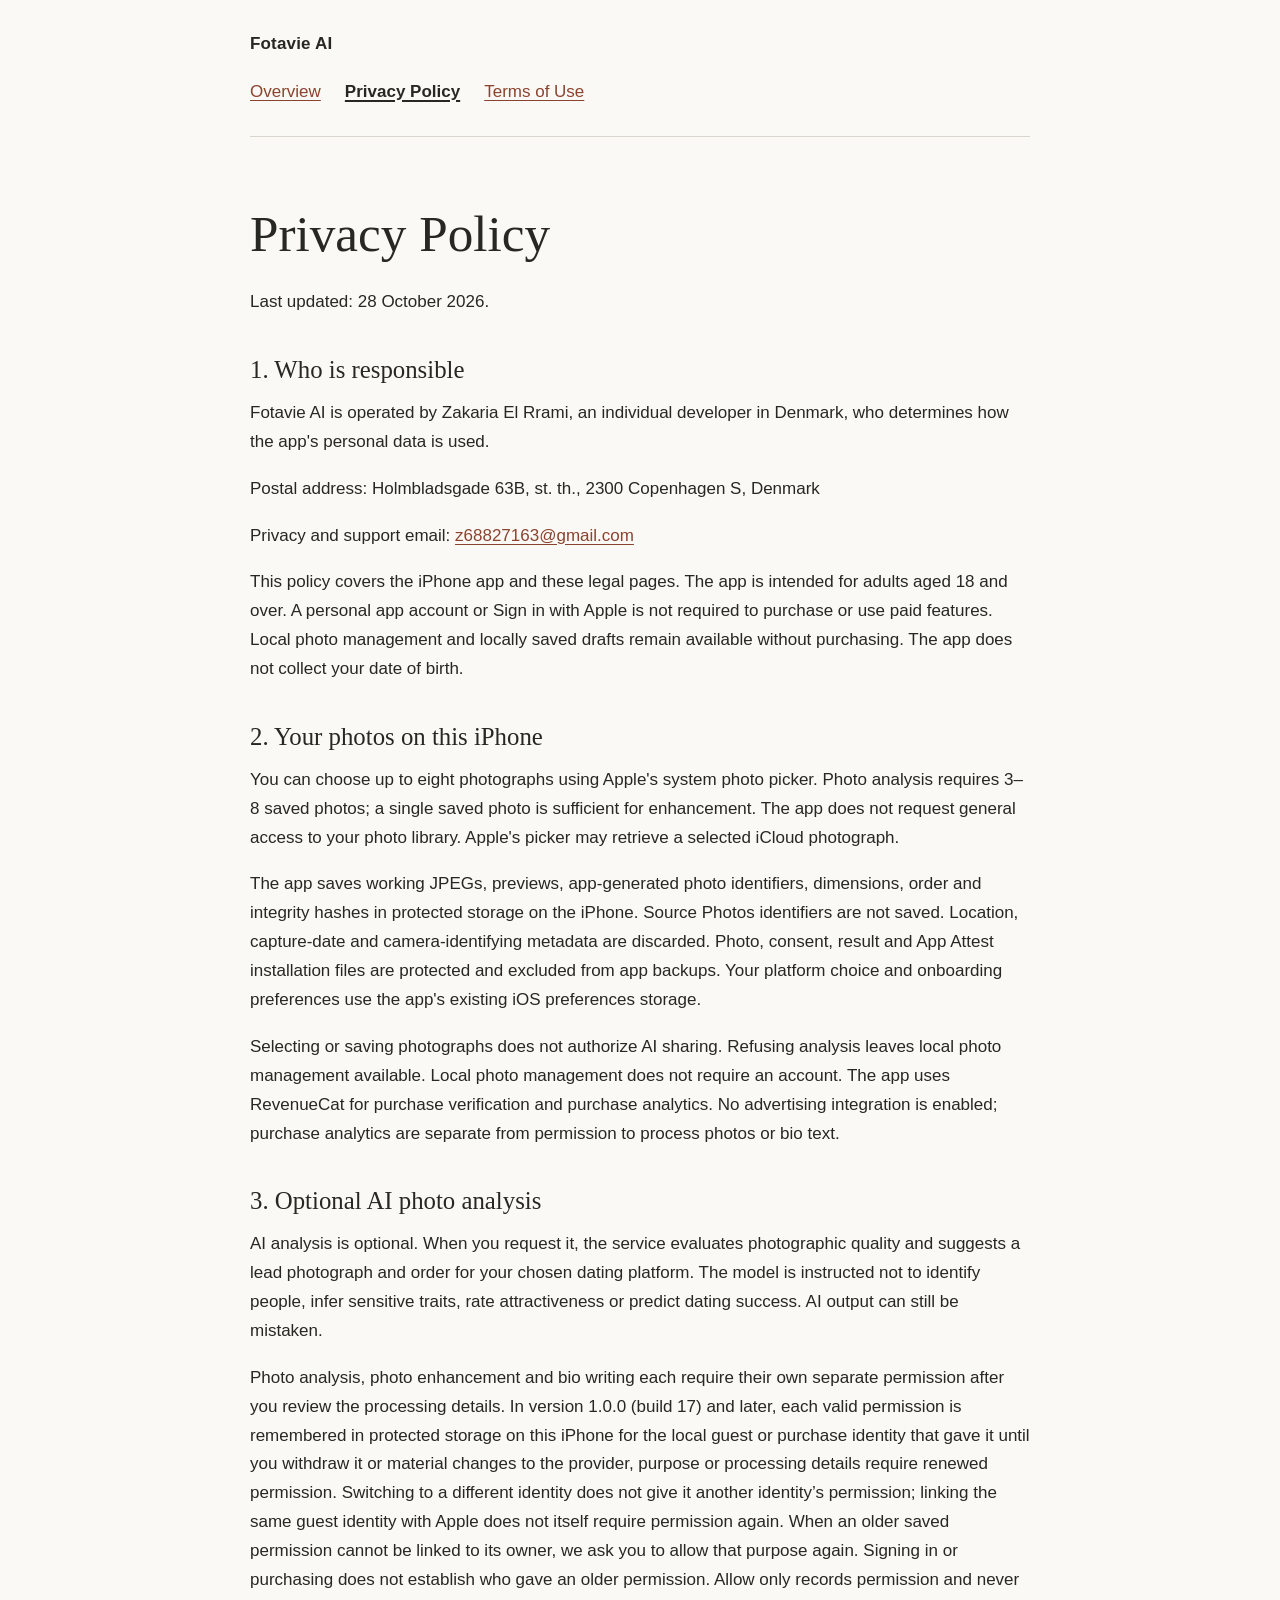
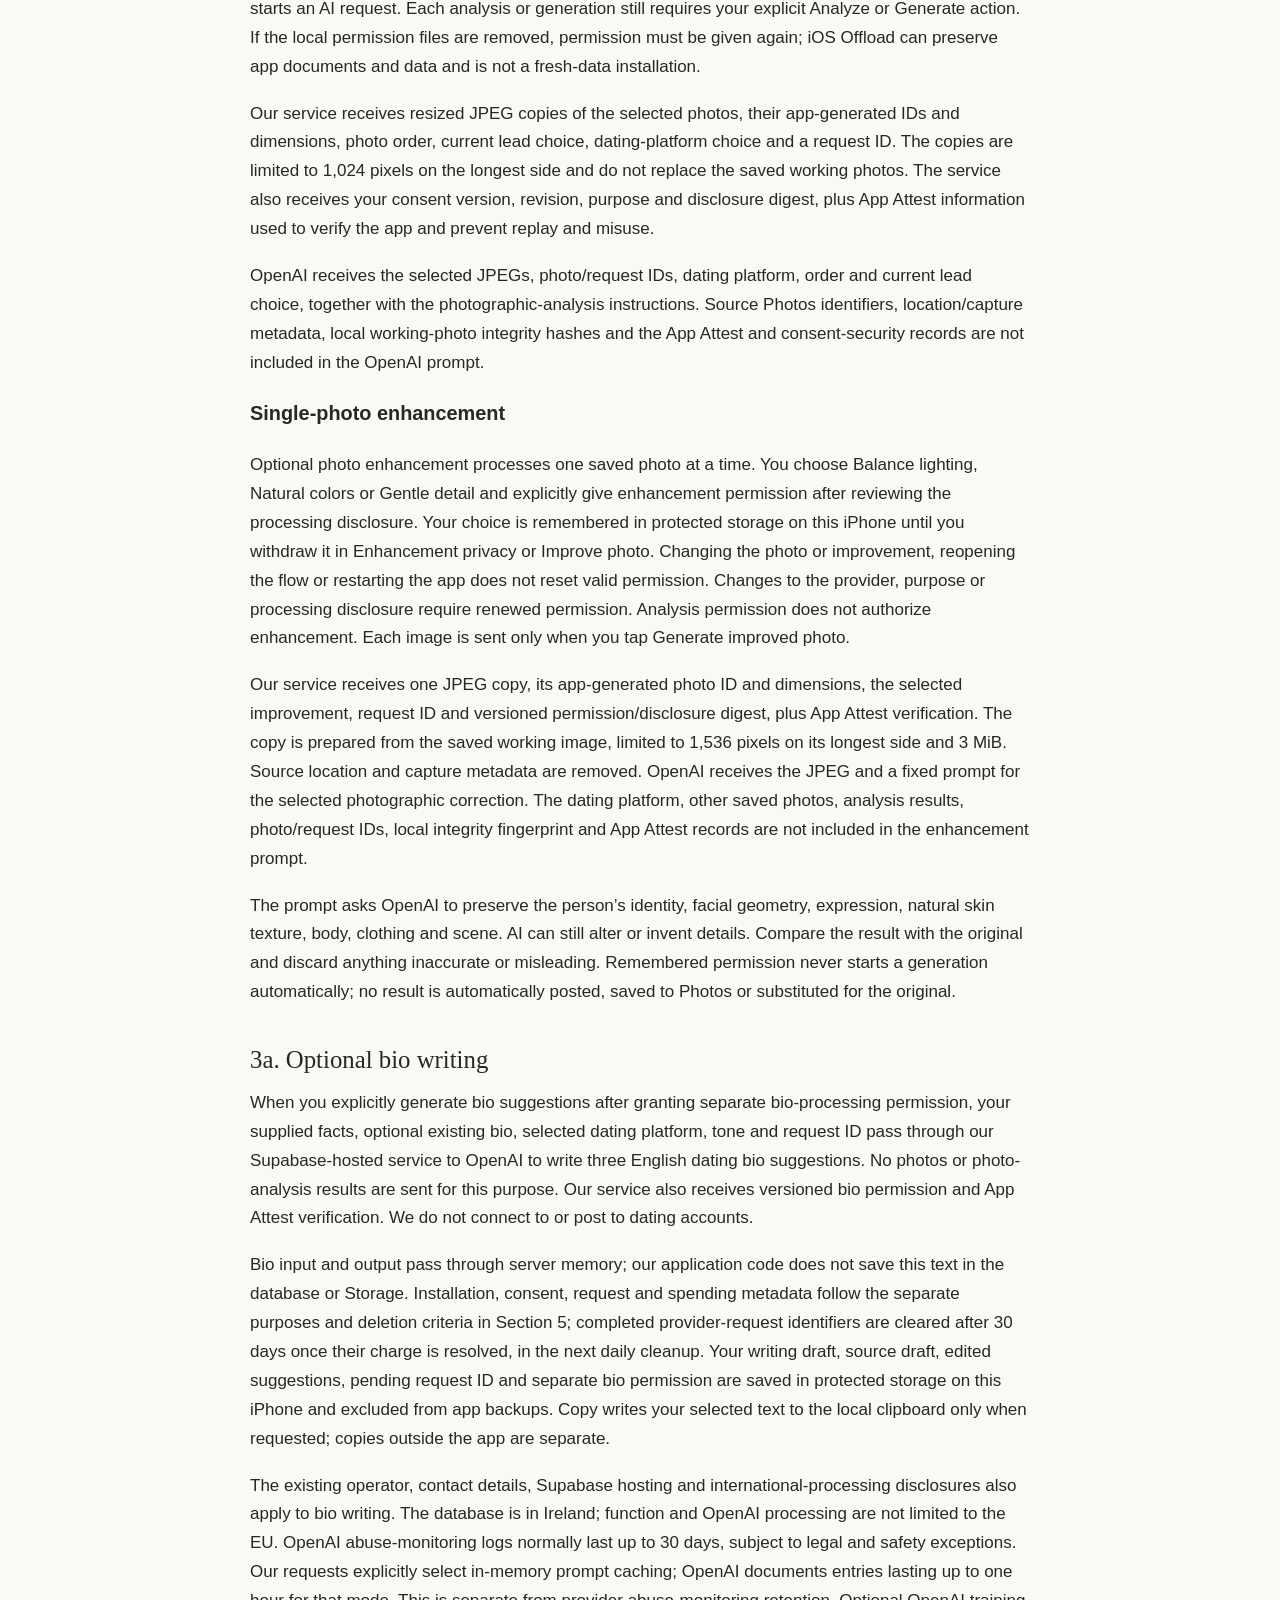
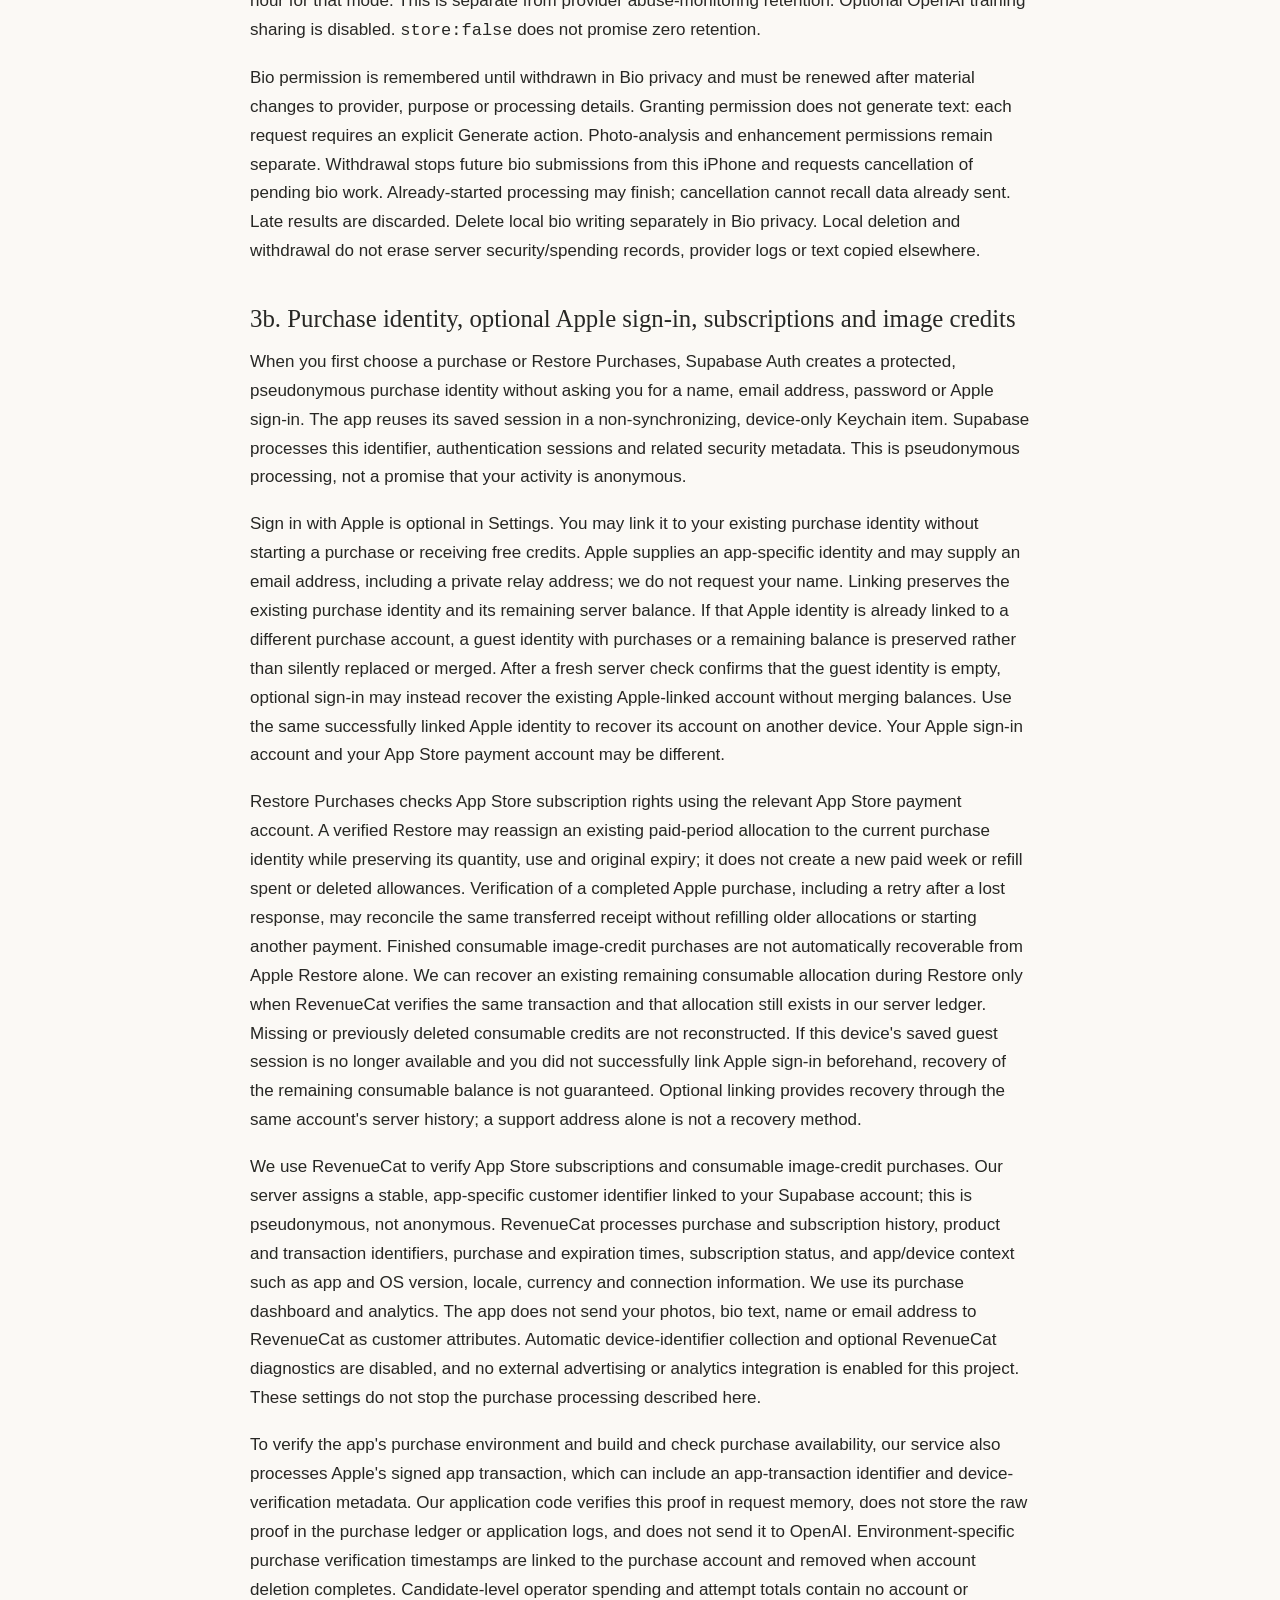
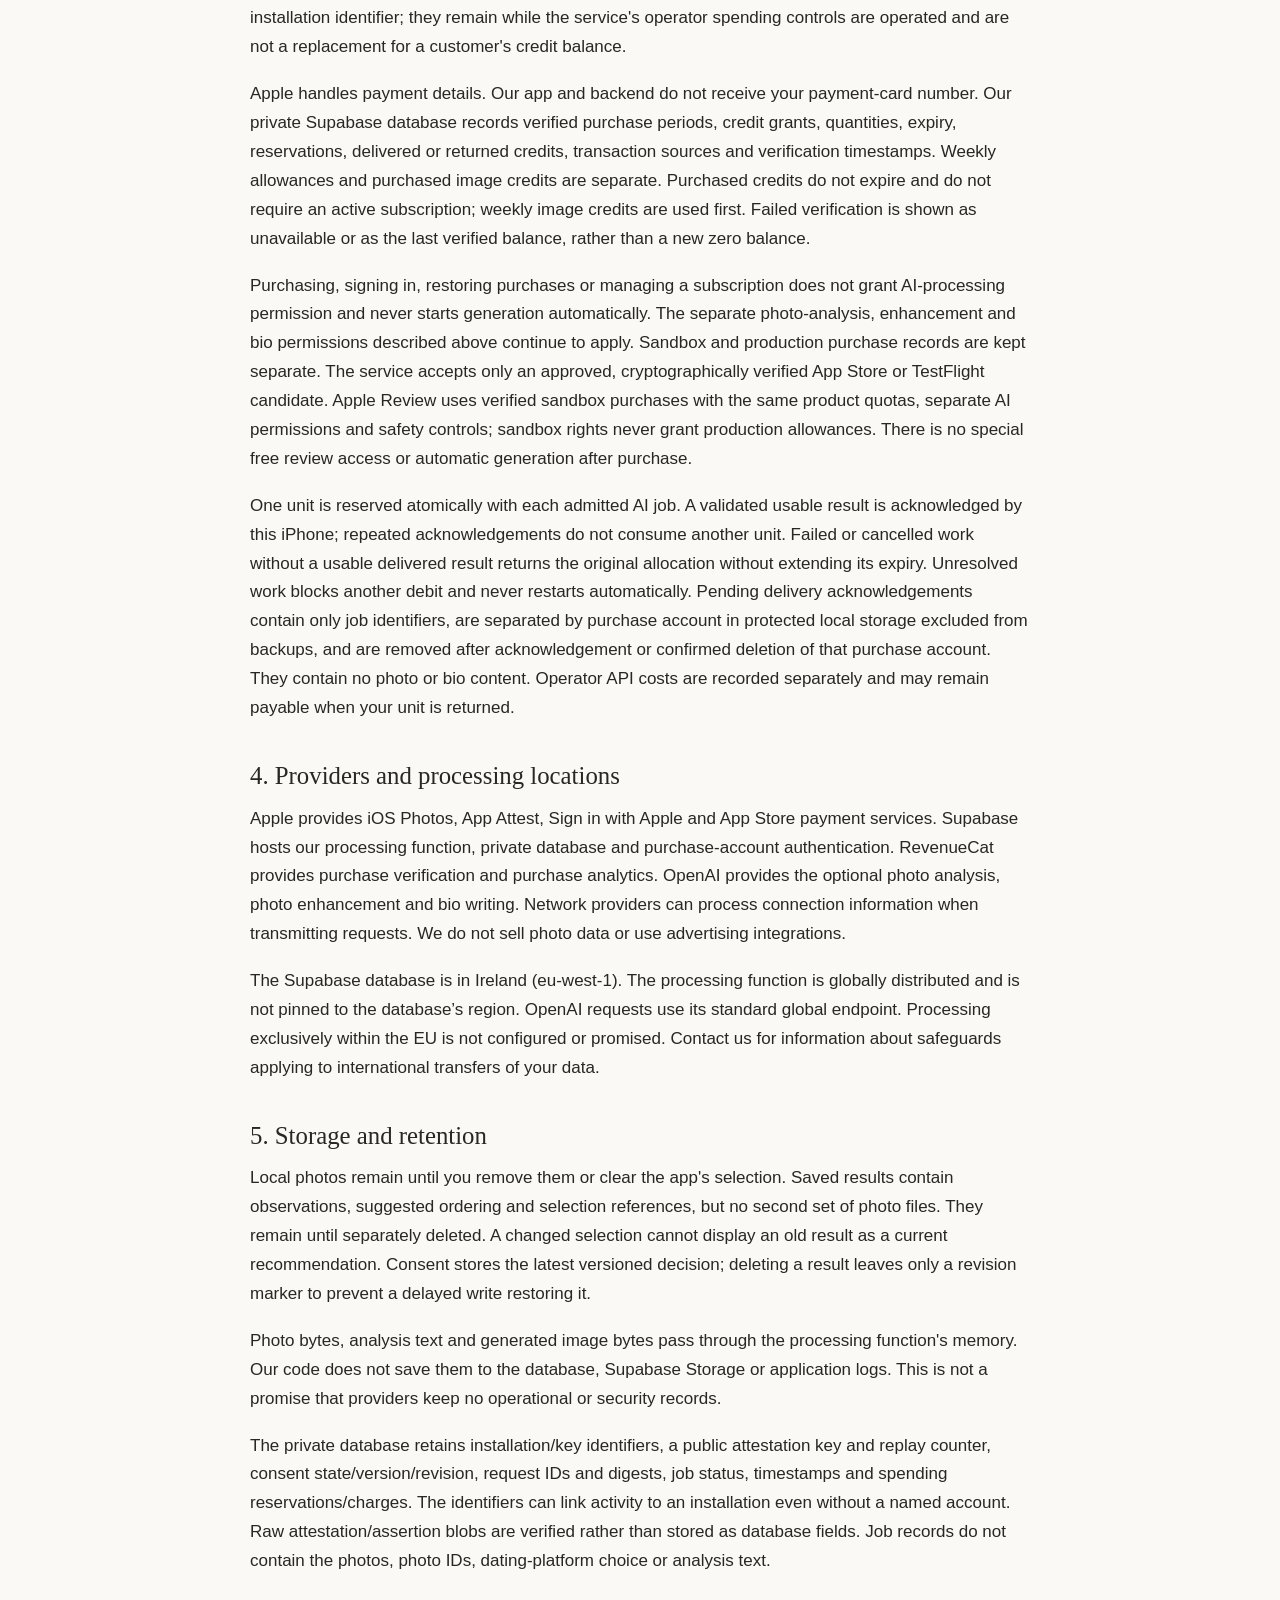
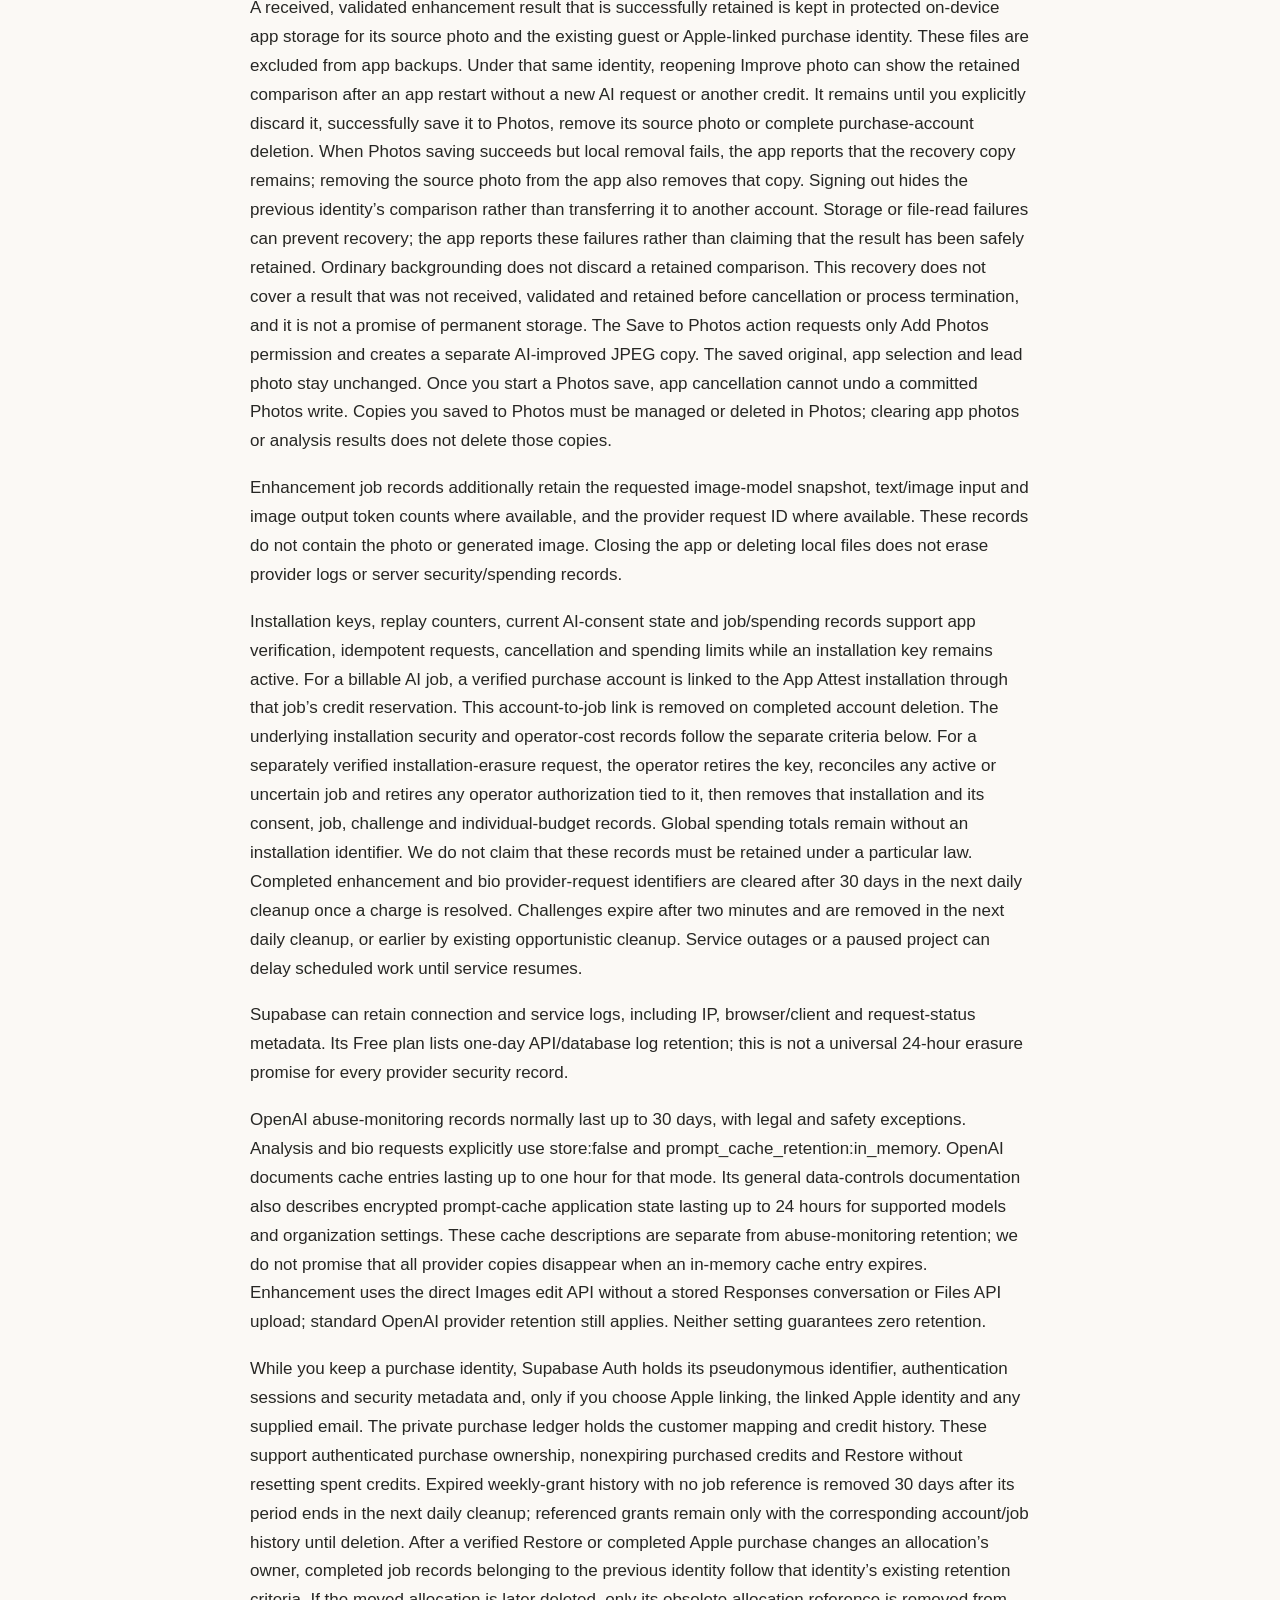
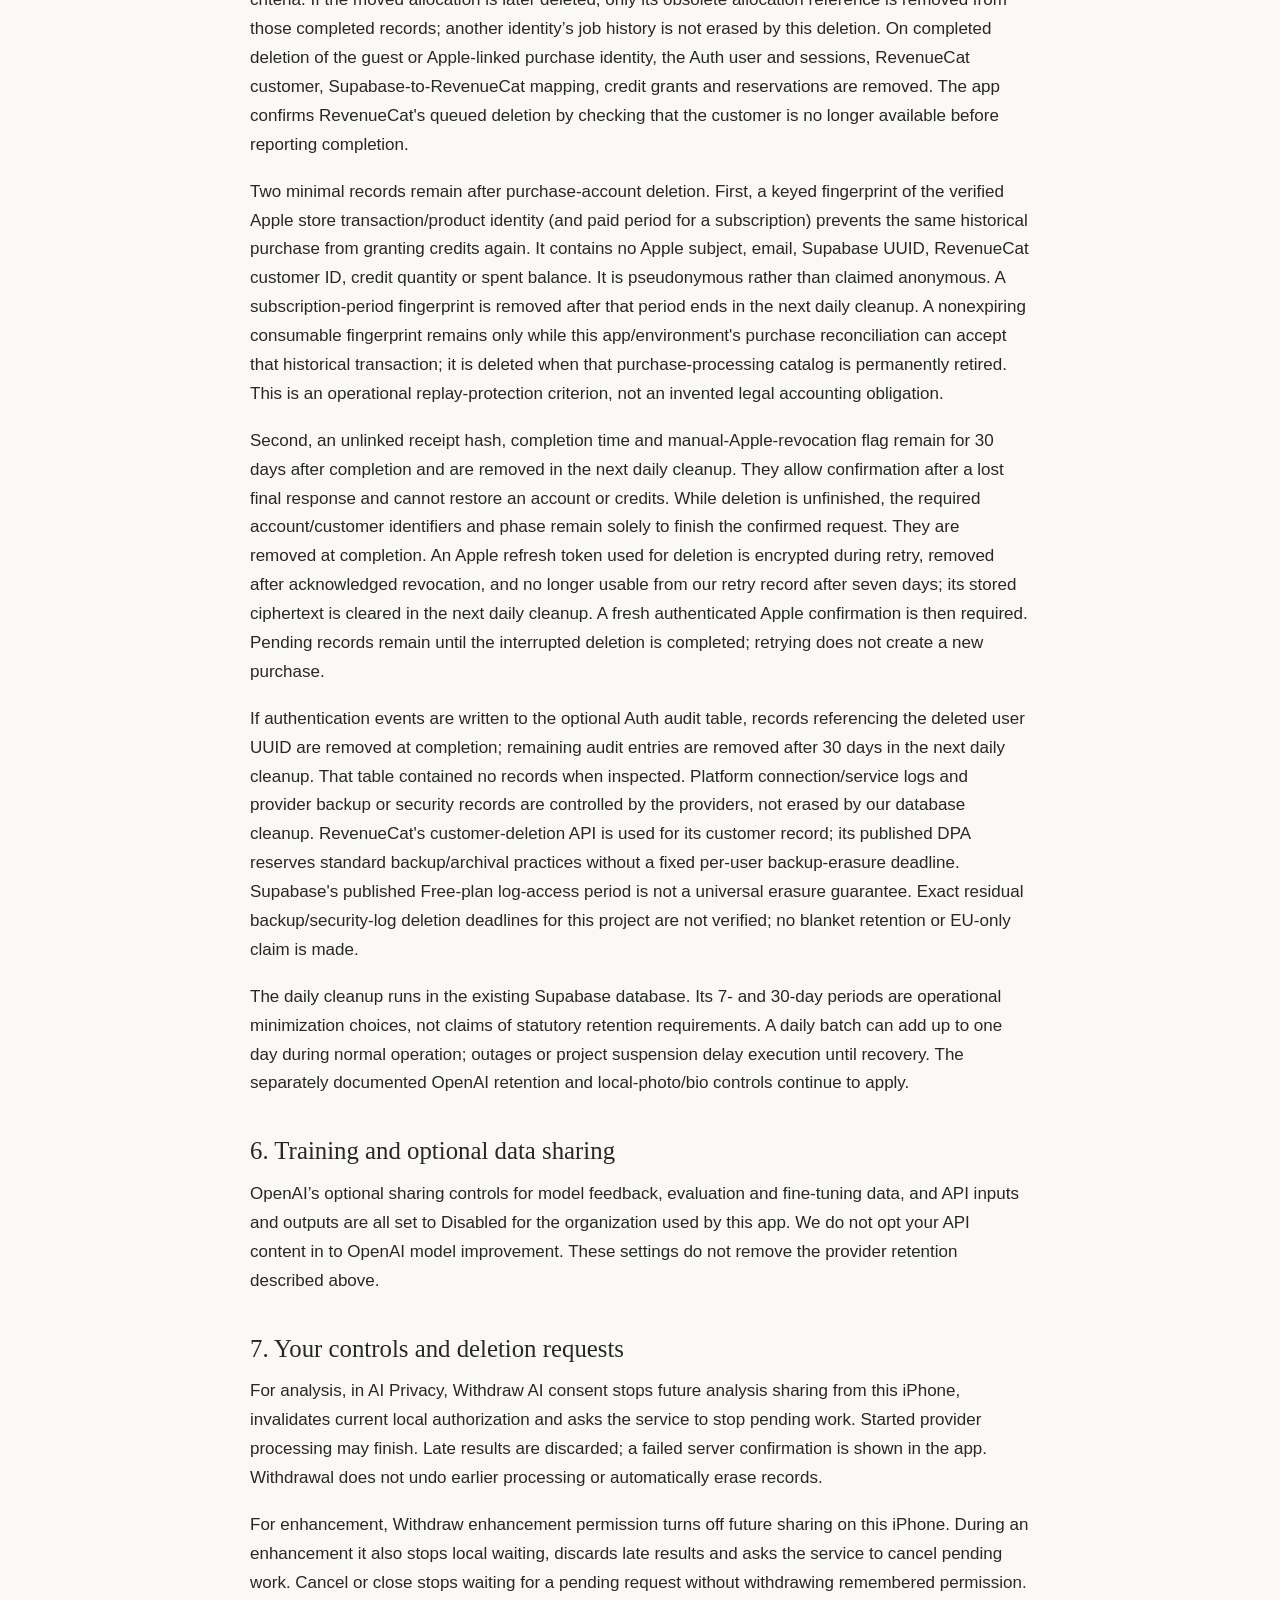
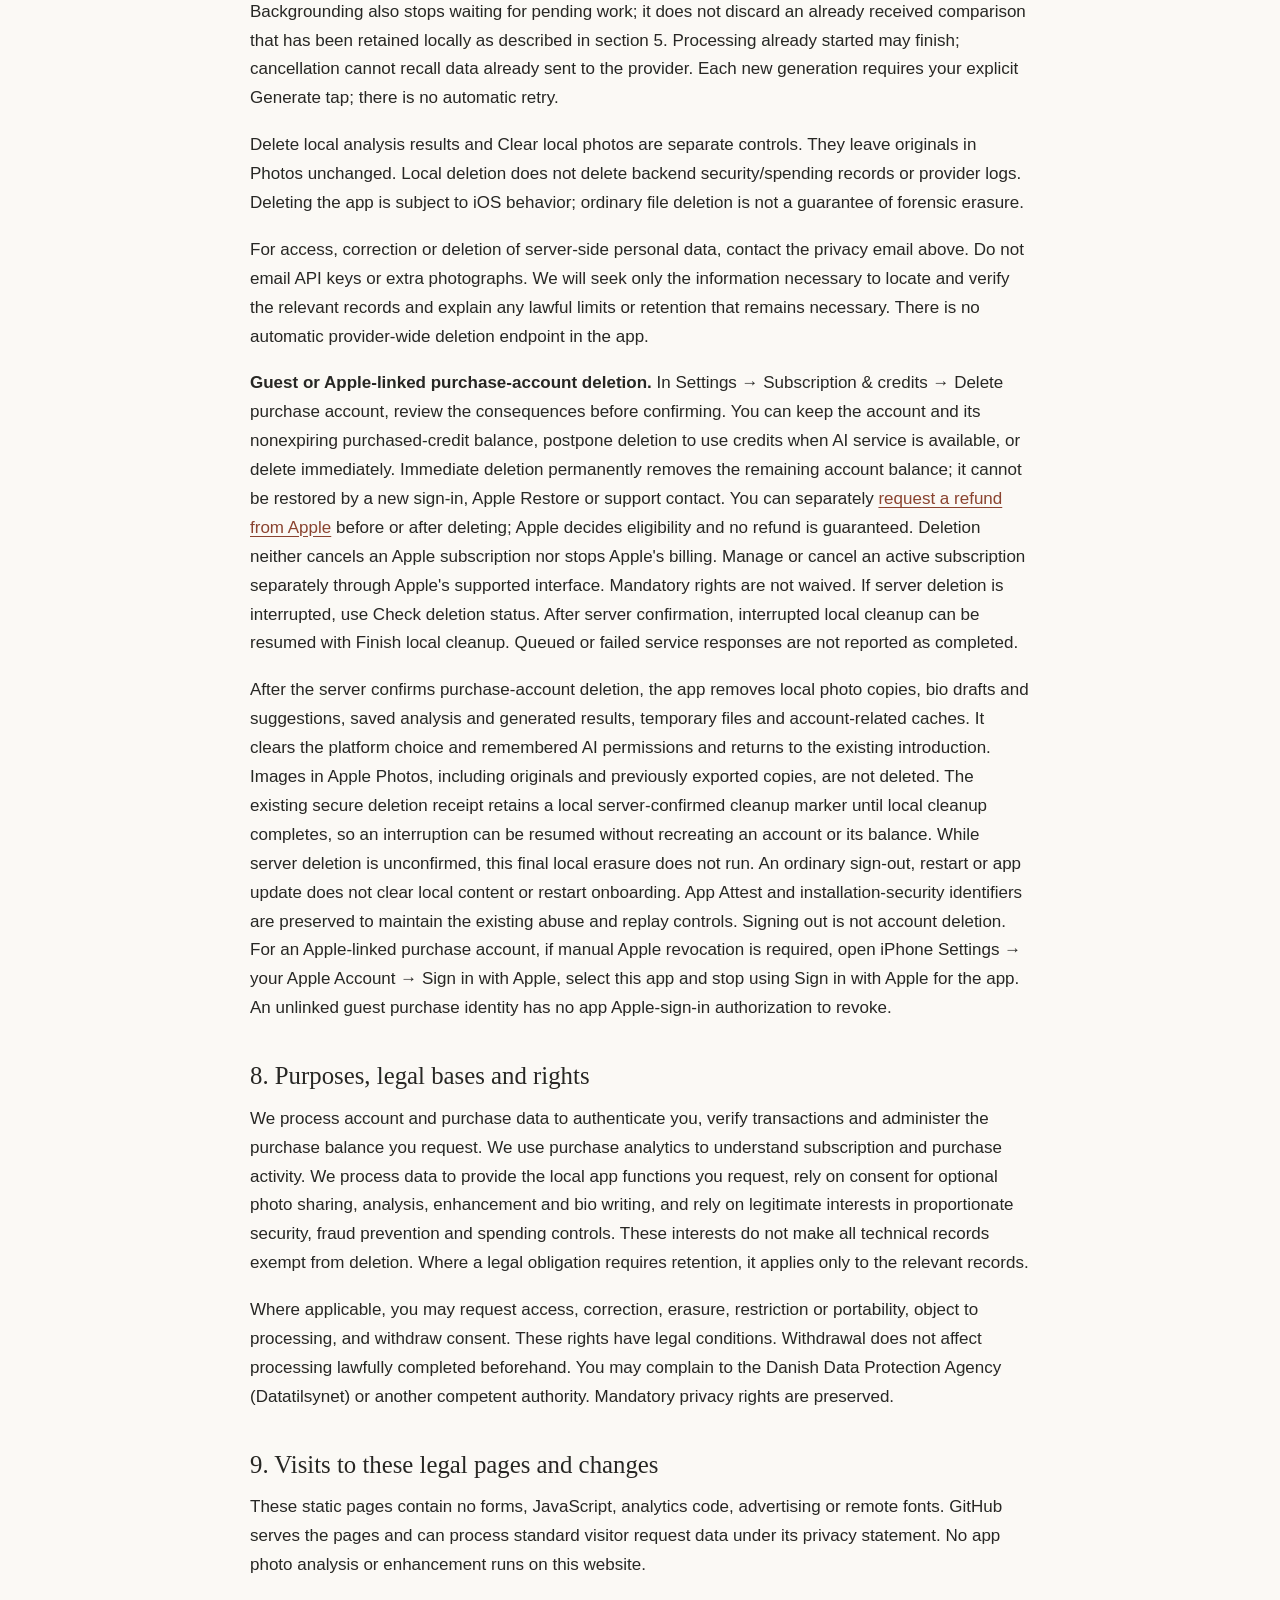
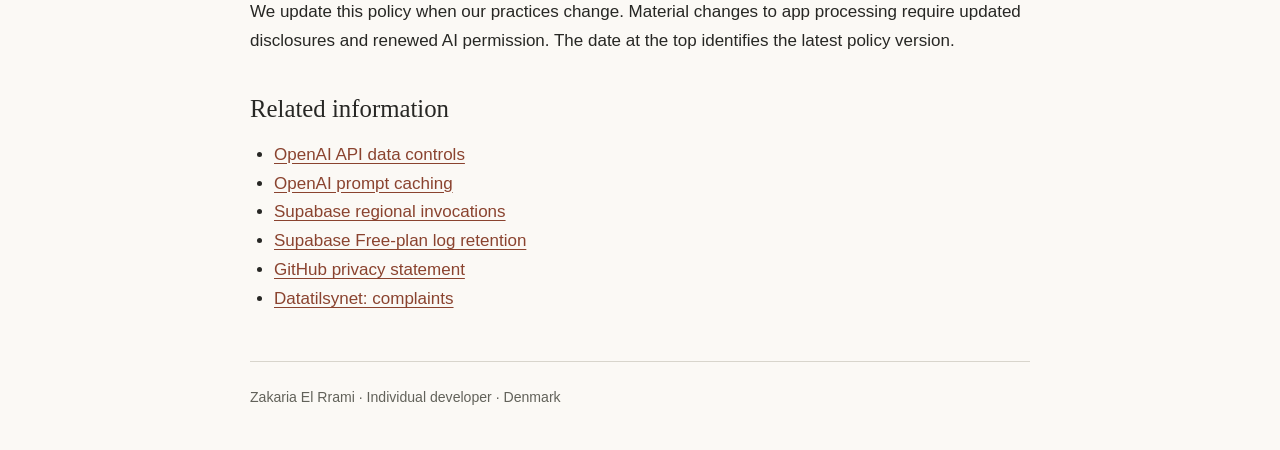
==== commit 1fbd6102: "Rename user-visible product to Fotavie AI" ====
--- a/privacy.html
+++ b/privacy.html
@@ -3,18 +3,18 @@
 <head>
   <meta charset="utf-8">
   <meta name="viewport" content="width=device-width, initial-scale=1">
-  <meta name="description" content="Privacy Policy and Terms of Use for AI Dating Photo Optimizer.">
-  <title>Privacy Policy · AI Dating Photo Optimizer</title>
+  <meta name="description" content="Privacy Policy and Terms of Use for Fotavie AI.">
+  <title>Privacy Policy · Fotavie AI</title>
   <link rel="stylesheet" href="styles.css">
 </head>
 <body>
   <a class="skip-link" href="#content">Skip to content</a>
-  <header><div class="brand">AI Dating Photo Optimizer</div><nav aria-label="Legal pages"><a href="index.html">Overview</a><a href="privacy.html" aria-current="page">Privacy Policy</a><a href="terms.html">Terms of Use</a></nav></header>
+  <header><div class="brand">Fotavie AI</div><nav aria-label="Legal pages"><a href="index.html">Overview</a><a href="privacy.html" aria-current="page">Privacy Policy</a><a href="terms.html">Terms of Use</a></nav></header>
   <main id="content">
     <h1>Privacy Policy</h1>
 <p>Last updated: 28 October 2026.</p>
 <h2>1. Who is responsible</h2>
-<p>AI Dating Photo Optimizer is operated by Zakaria El Rrami, an individual developer in Denmark, who determines how the app&#x27;s personal data is used.</p>
+<p>Fotavie AI is operated by Zakaria El Rrami, an individual developer in Denmark, who determines how the app&#x27;s personal data is used.</p>
 <p>Postal address: Holmbladsgade 63B, st. th., 2300 Copenhagen S, Denmark</p>
 <p>Privacy and support email: <a href="mailto:z68827163@gmail.com">z68827163@gmail.com</a></p>
 <p>This policy covers the iPhone app and these legal pages. The app is intended for adults aged 18 and over. A personal app account or Sign in with Apple is not required to purchase or use paid features. Local photo management and locally saved drafts remain available without purchasing. The app does not collect your date of birth.</p>
@@ -72,7 +72,7 @@
 <p>Delete local analysis results and Clear local photos are separate controls. They leave originals in Photos unchanged. Local deletion does not delete backend security/spending records or provider logs. Deleting the app is subject to iOS behavior; ordinary file deletion is not a guarantee of forensic erasure.</p>
 <p>For access, correction or deletion of server-side personal data, contact the privacy email above. Do not email API keys or extra photographs. We will seek only the information necessary to locate and verify the relevant records and explain any lawful limits or retention that remains necessary. There is no automatic provider-wide deletion endpoint in the app.</p>
 <p><strong>Guest or Apple-linked purchase-account deletion.</strong> In Settings → Subscription &amp; credits → Delete purchase account, review the consequences before confirming. You can keep the account and its nonexpiring purchased-credit balance, postpone deletion to use credits when AI service is available, or delete immediately. Immediate deletion permanently removes the remaining account balance; it cannot be restored by a new sign-in, Apple Restore or support contact. You can separately <a href="https://reportaproblem.apple.com/">request a refund from Apple</a> before or after deleting; Apple decides eligibility and no refund is guaranteed. Deletion neither cancels an Apple subscription nor stops Apple's billing. Manage or cancel an active subscription separately through Apple's supported interface. Mandatory rights are not waived. If server deletion is interrupted, use Check deletion status. After server confirmation, interrupted local cleanup can be resumed with Finish local cleanup. Queued or failed service responses are not reported as completed.</p>
-<p>After the server confirms purchase-account deletion, the app removes local photo copies, bio drafts and suggestions, saved analysis and generated results, temporary files and account-related caches. It clears the platform choice and remembered AI permissions and returns to the existing introduction. Images in Apple Photos, including originals and previously exported copies, are not deleted. The existing secure deletion receipt retains a local server-confirmed cleanup marker until local cleanup completes, so an interruption can be resumed without recreating an account or its balance. While server deletion is unconfirmed, this final local erasure does not run. An ordinary sign-out, restart or app update does not clear local content or restart onboarding. App Attest and installation-security identifiers are preserved to maintain the existing abuse and replay controls. Signing out is not account deletion. For an Apple-linked purchase account, if manual Apple revocation is required, open iPhone Settings → your Apple Account → Sign in with Apple, select AI Dating Photo Optimizer and stop using Sign in with Apple for the app. An unlinked guest purchase identity has no app Apple-sign-in authorization to revoke.</p>
+<p>After the server confirms purchase-account deletion, the app removes local photo copies, bio drafts and suggestions, saved analysis and generated results, temporary files and account-related caches. It clears the platform choice and remembered AI permissions and returns to the existing introduction. Images in Apple Photos, including originals and previously exported copies, are not deleted. The existing secure deletion receipt retains a local server-confirmed cleanup marker until local cleanup completes, so an interruption can be resumed without recreating an account or its balance. While server deletion is unconfirmed, this final local erasure does not run. An ordinary sign-out, restart or app update does not clear local content or restart onboarding. App Attest and installation-security identifiers are preserved to maintain the existing abuse and replay controls. Signing out is not account deletion. For an Apple-linked purchase account, if manual Apple revocation is required, open iPhone Settings → your Apple Account → Sign in with Apple, select this app and stop using Sign in with Apple for the app. An unlinked guest purchase identity has no app Apple-sign-in authorization to revoke.</p>
 <h2>8. Purposes, legal bases and rights</h2>
 <p>We process account and purchase data to authenticate you, verify transactions and administer the purchase balance you request. We use purchase analytics to understand subscription and purchase activity. We process data to provide the local app functions you request, rely on consent for optional photo sharing, analysis, enhancement and bio writing, and rely on legitimate interests in proportionate security, fraud prevention and spending controls. These interests do not make all technical records exempt from deletion. Where a legal obligation requires retention, it applies only to the relevant records.</p>
 <p>Where applicable, you may request access, correction, erasure, restriction or portability, object to processing, and withdraw consent. These rights have legal conditions. Withdrawal does not affect processing lawfully completed beforehand. You may complain to the Danish Data Protection Agency (Datatilsynet) or another competent authority. Mandatory privacy rights are preserved.</p>
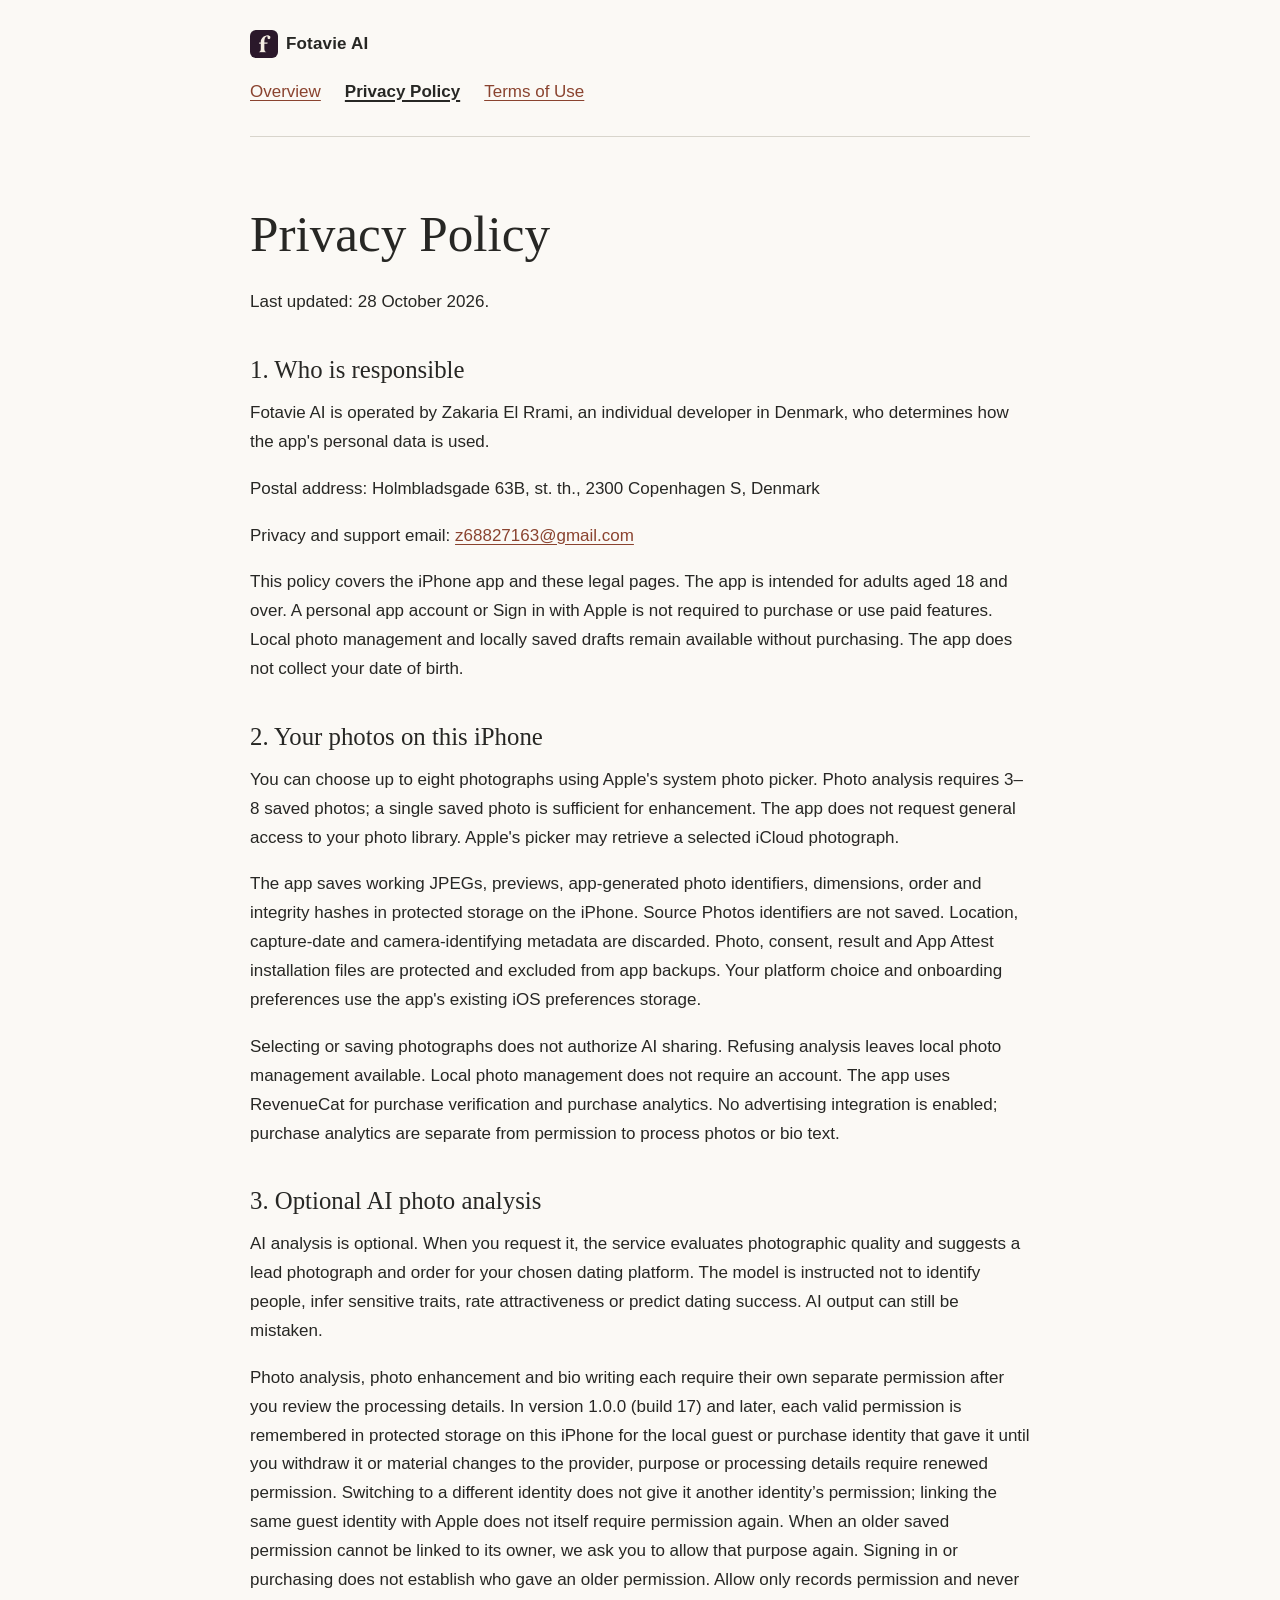
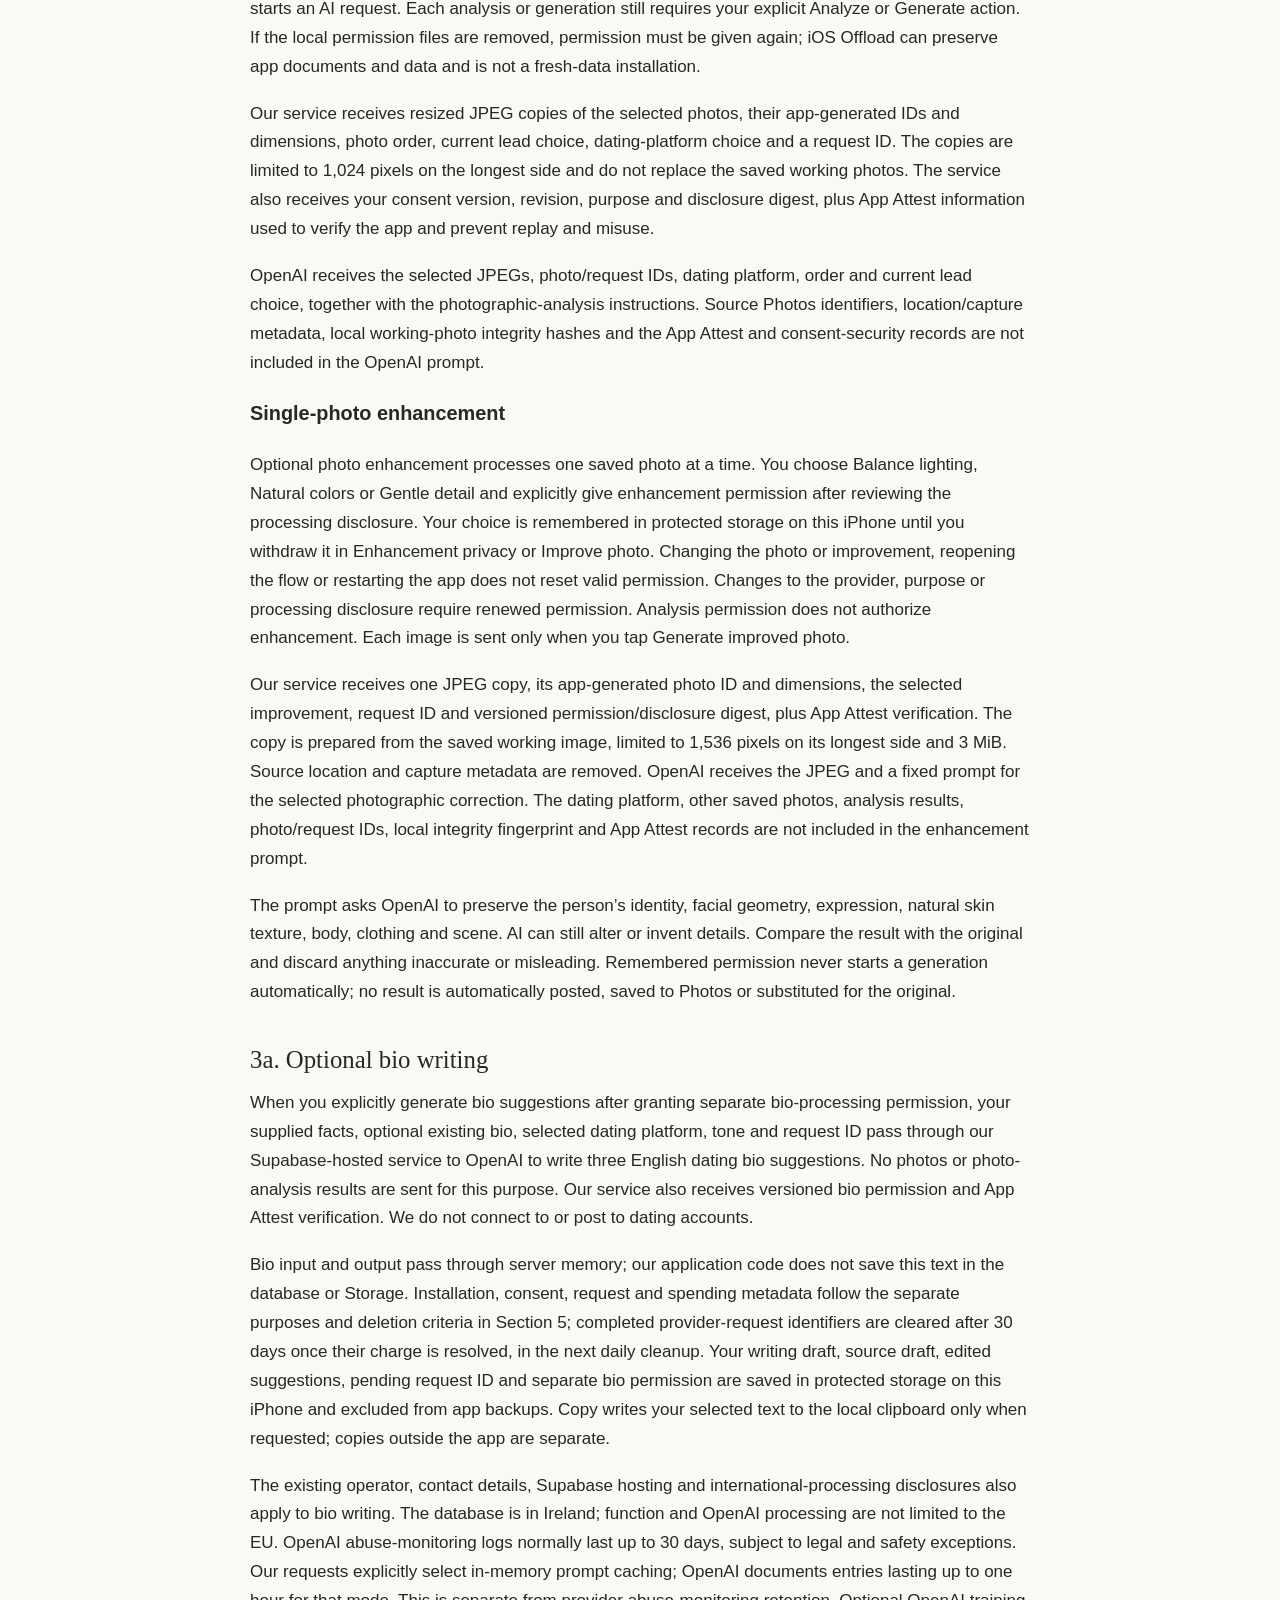
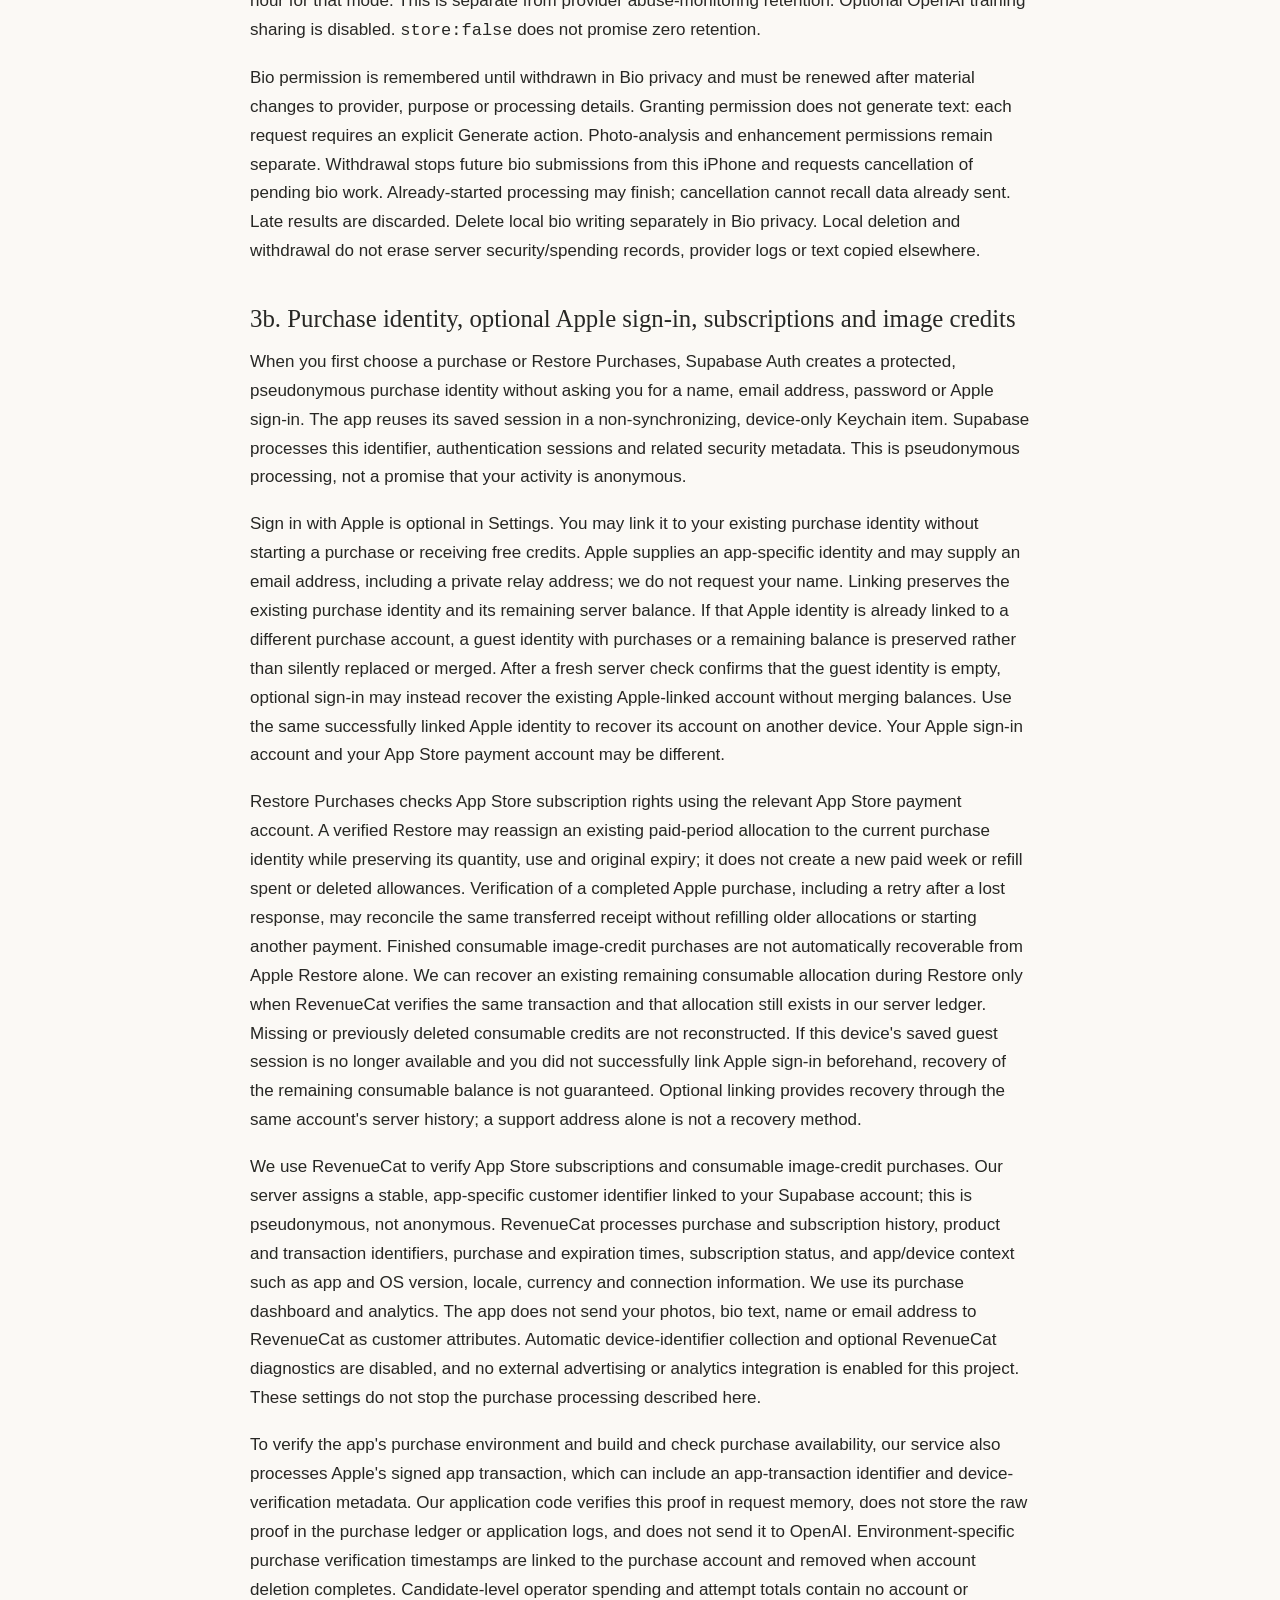
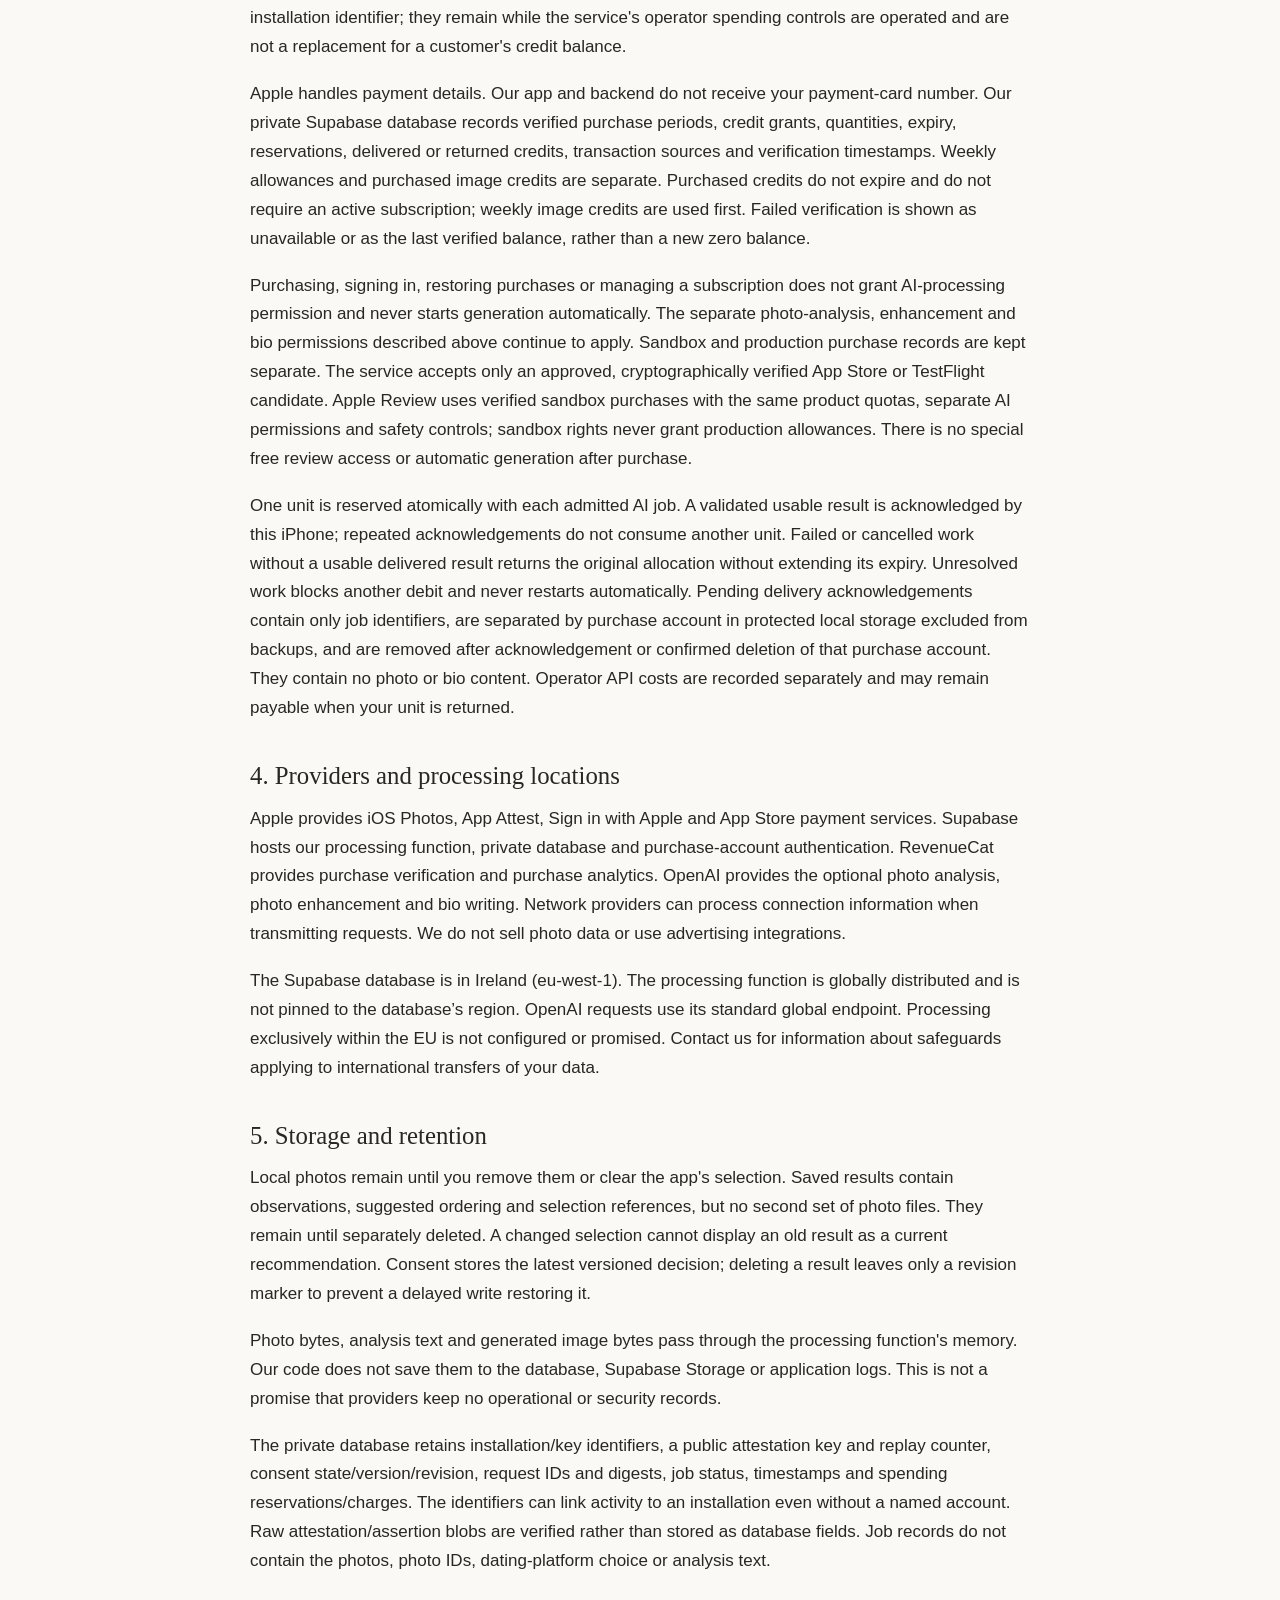
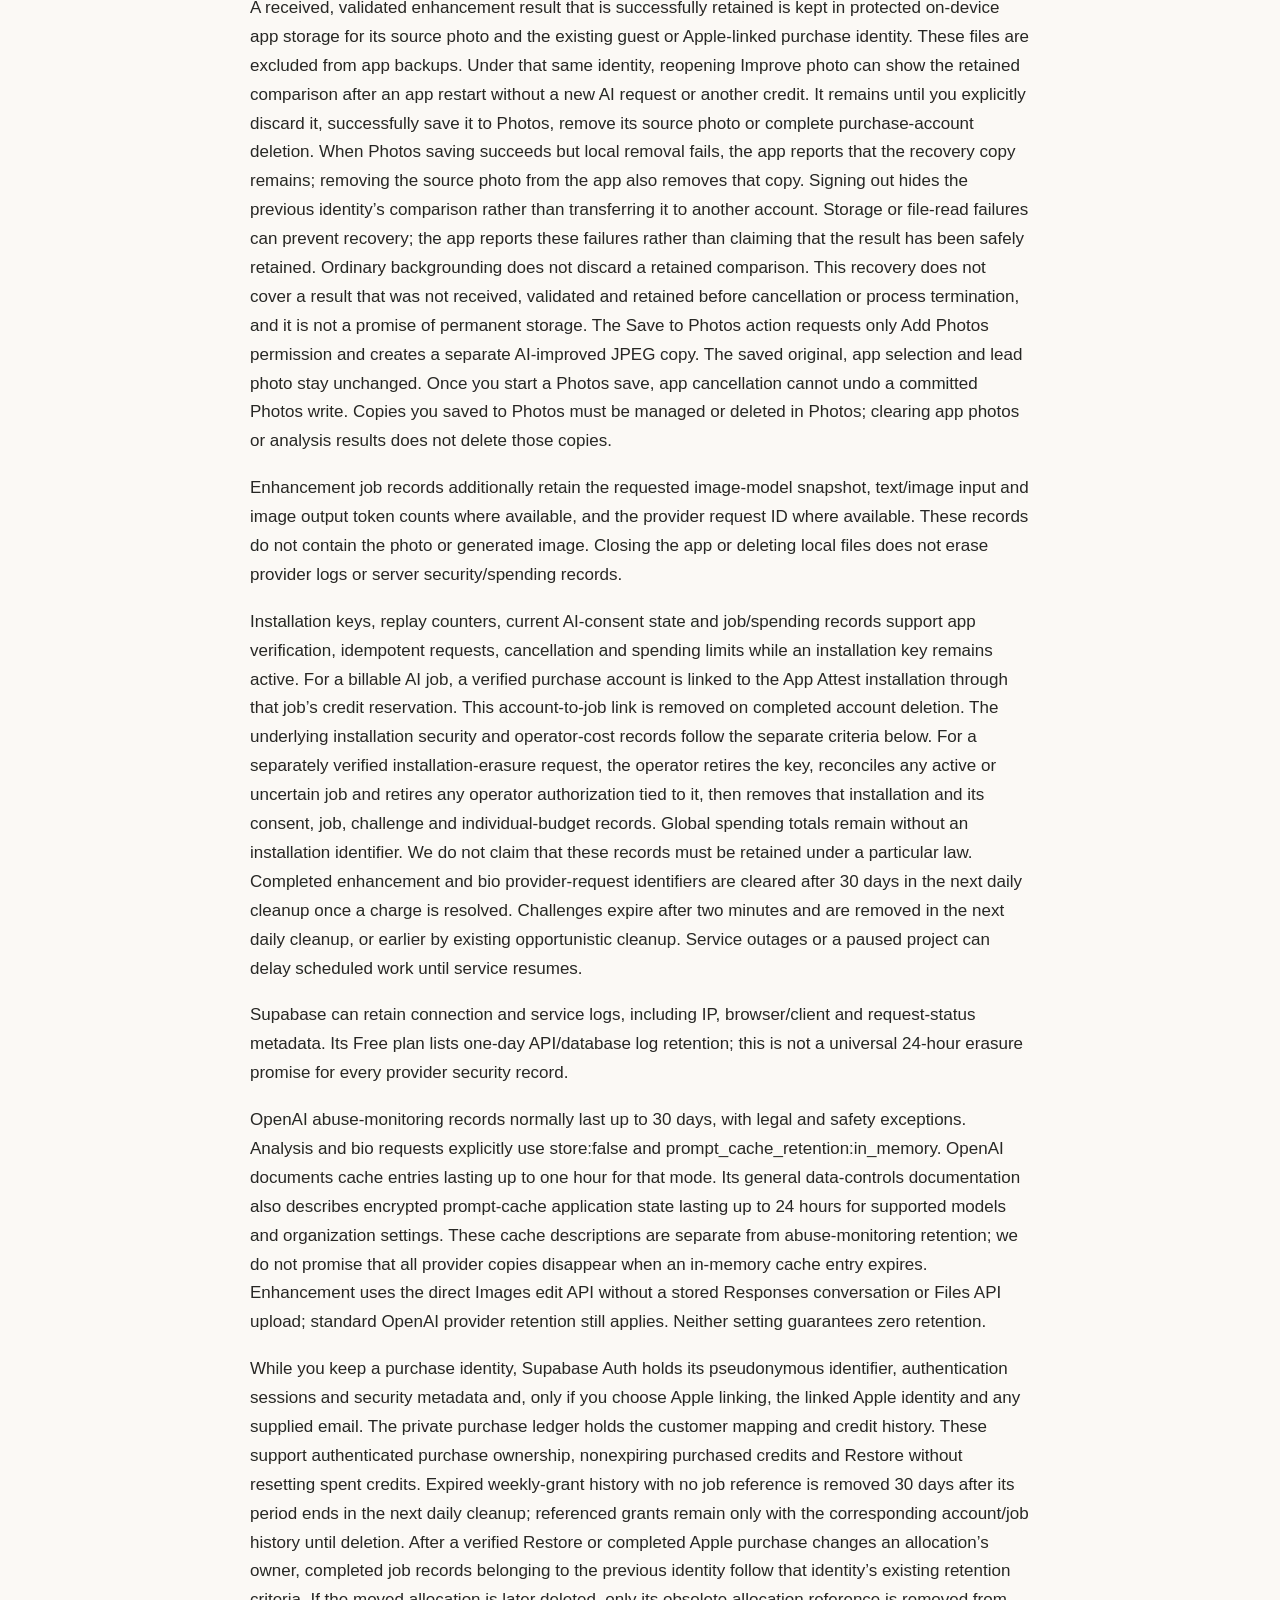
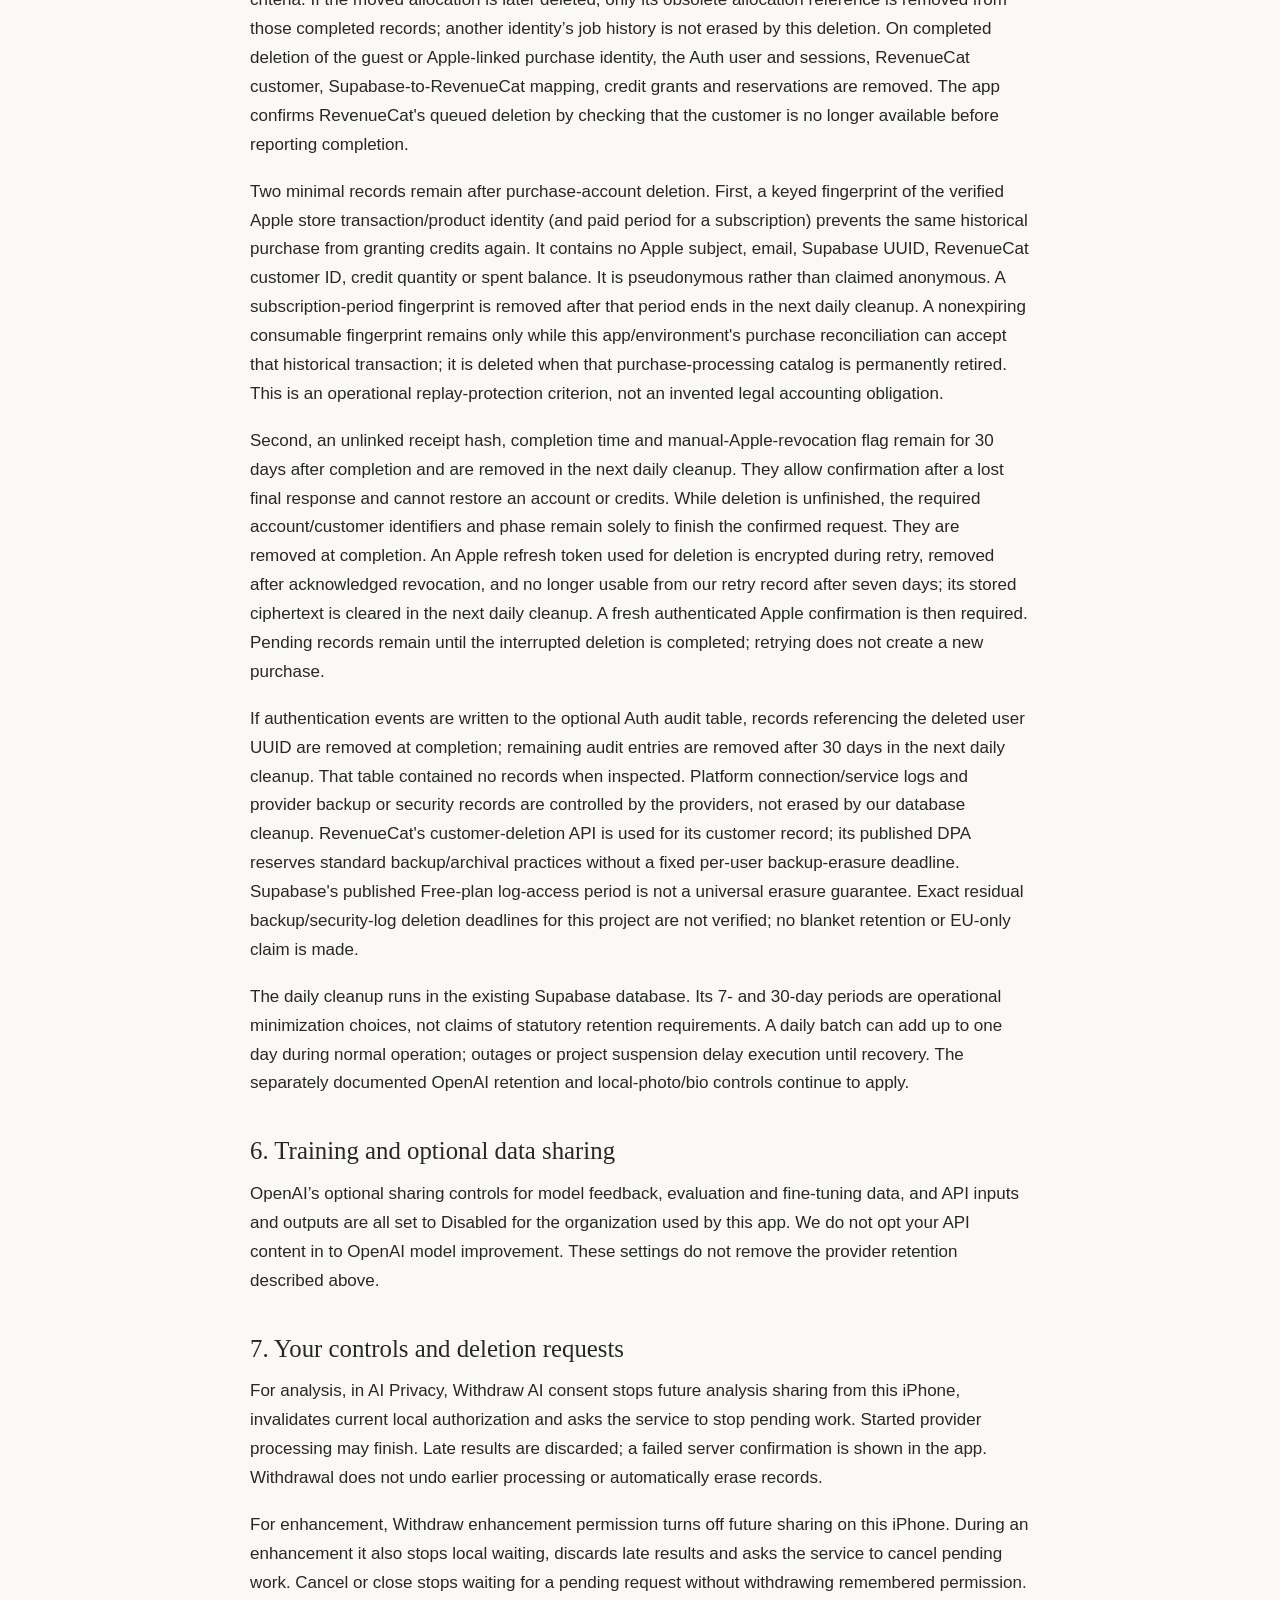
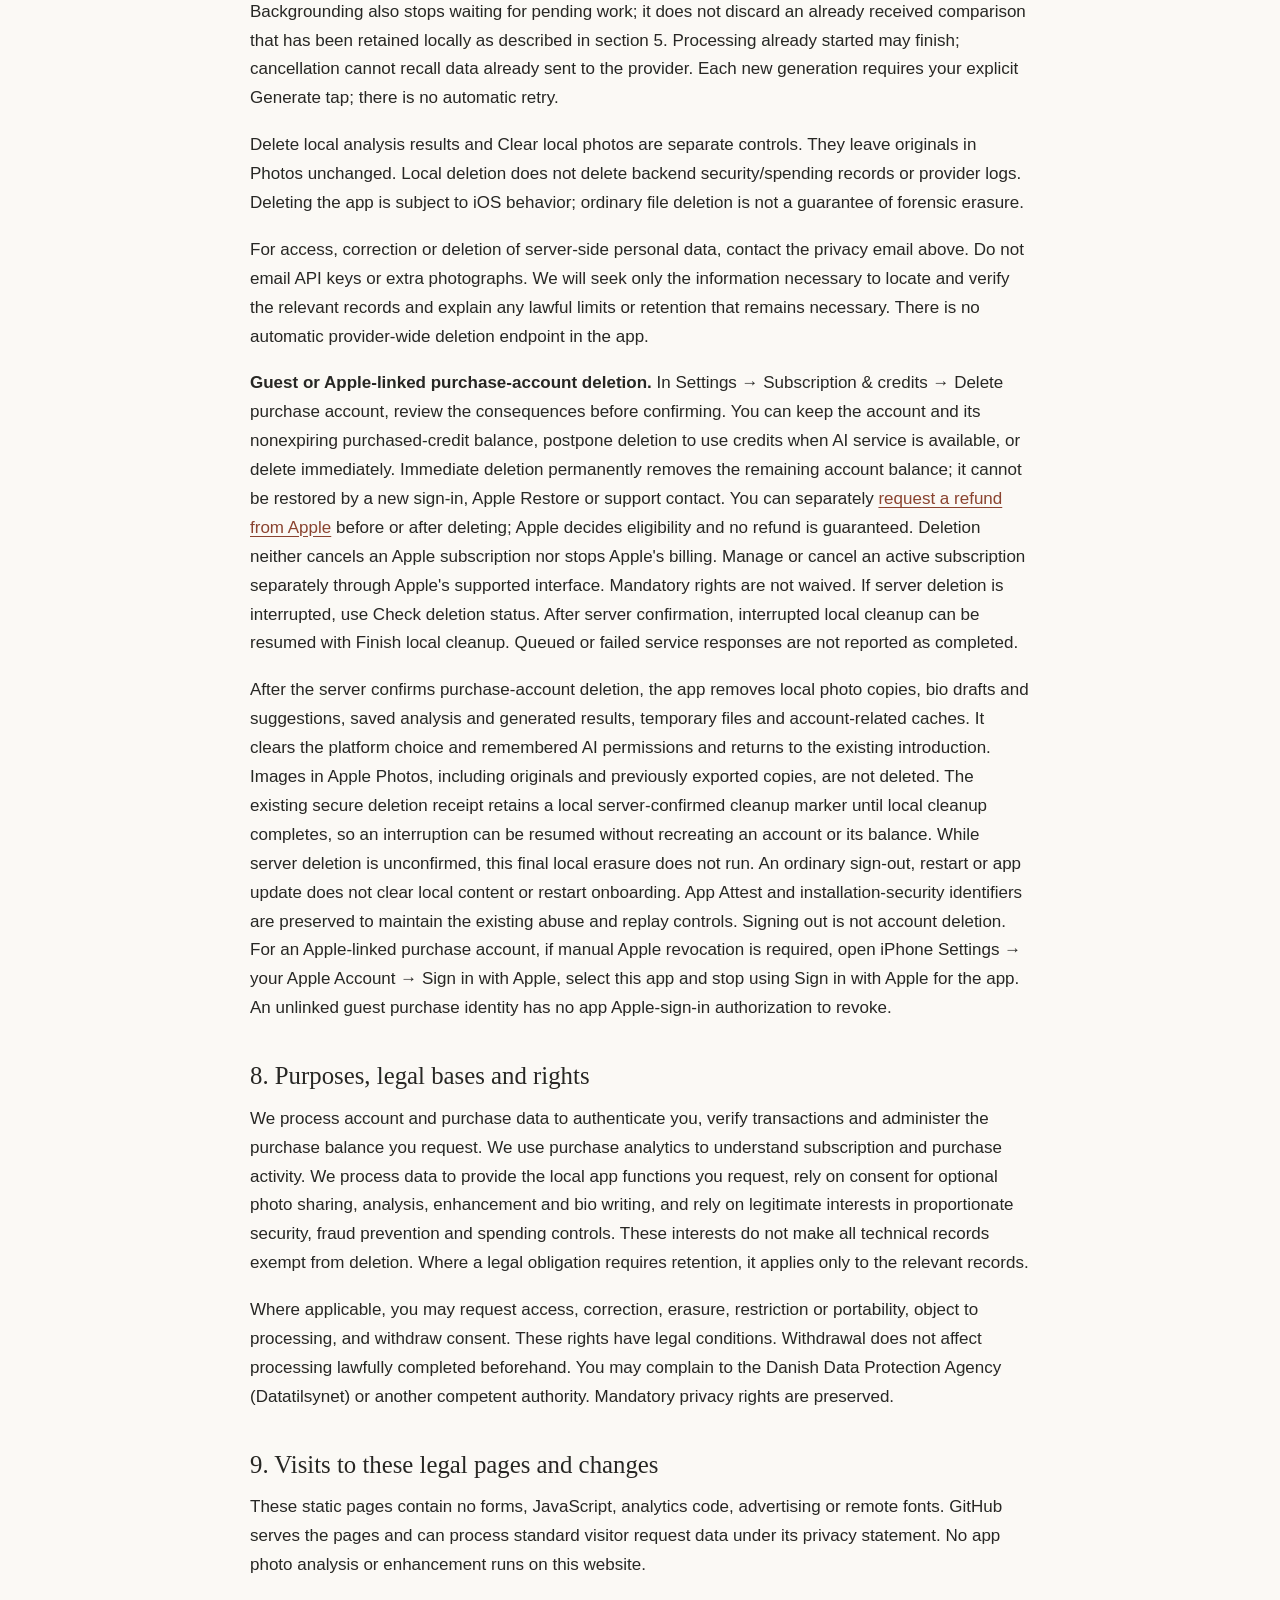
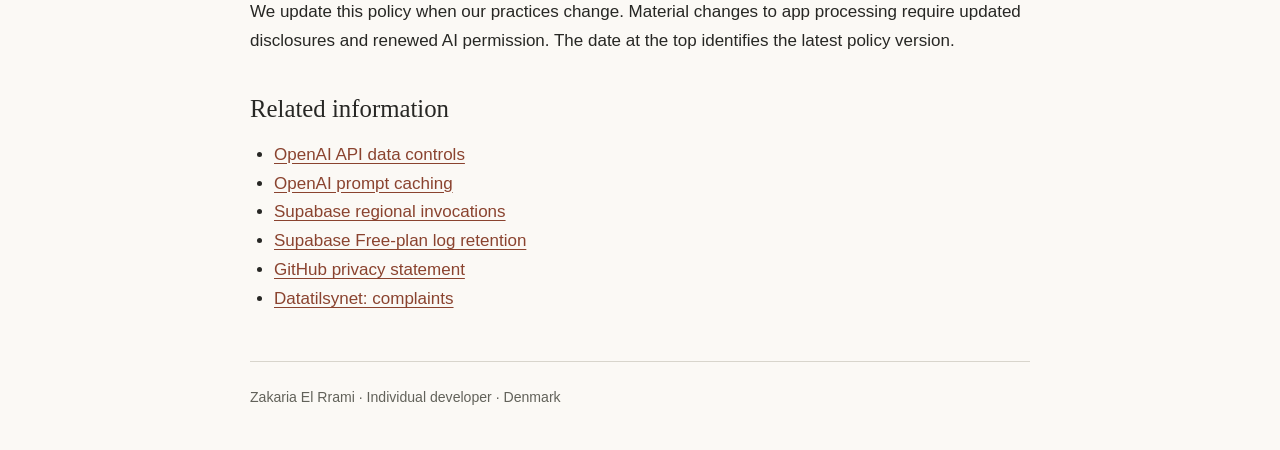
==== commit 61ecbb6b: "Use approved Fotavie AI monogram on support and legal pages" ====
--- a/privacy.html
+++ b/privacy.html
@@ -6,10 +6,11 @@
   <meta name="description" content="Privacy Policy and Terms of Use for Fotavie AI.">
   <title>Privacy Policy · Fotavie AI</title>
   <link rel="stylesheet" href="styles.css">
+  <link rel="icon" type="image/png" sizes="32x32" href="favicon.png">
 </head>
 <body>
   <a class="skip-link" href="#content">Skip to content</a>
-  <header><div class="brand">Fotavie AI</div><nav aria-label="Legal pages"><a href="index.html">Overview</a><a href="privacy.html" aria-current="page">Privacy Policy</a><a href="terms.html">Terms of Use</a></nav></header>
+  <header><div class="brand"><img src="fotavie-logo.png" width="28" height="28" alt="">Fotavie AI</div><nav aria-label="Legal pages"><a href="index.html">Overview</a><a href="privacy.html" aria-current="page">Privacy Policy</a><a href="terms.html">Terms of Use</a></nav></header>
   <main id="content">
     <h1>Privacy Policy</h1>
 <p>Last updated: 28 October 2026.</p>
--- a/styles.css
+++ b/styles.css
@@ -4,7 +4,8 @@
 body { margin:0; color:var(--ink); background:var(--paper); font:17px/1.7 -apple-system,BlinkMacSystemFont,"Segoe UI",sans-serif; overflow-wrap:anywhere; }
 header,main,footer { width:min(100% - 40px,780px); margin-inline:auto; }
 header { padding:30px 0 22px; border-bottom:1px solid var(--line); }
-.brand { font-weight:650; letter-spacing:.01em; }
+.brand { display:flex; align-items:center; gap:8px; font-weight:650; letter-spacing:.01em; }
+.brand img { border-radius:6px; }
 nav { display:flex; flex-wrap:wrap; gap:6px 24px; margin-top:12px; }
 a { color:var(--accent); text-underline-offset:3px; }
 nav a { display:inline-block; padding:7px 0; }
